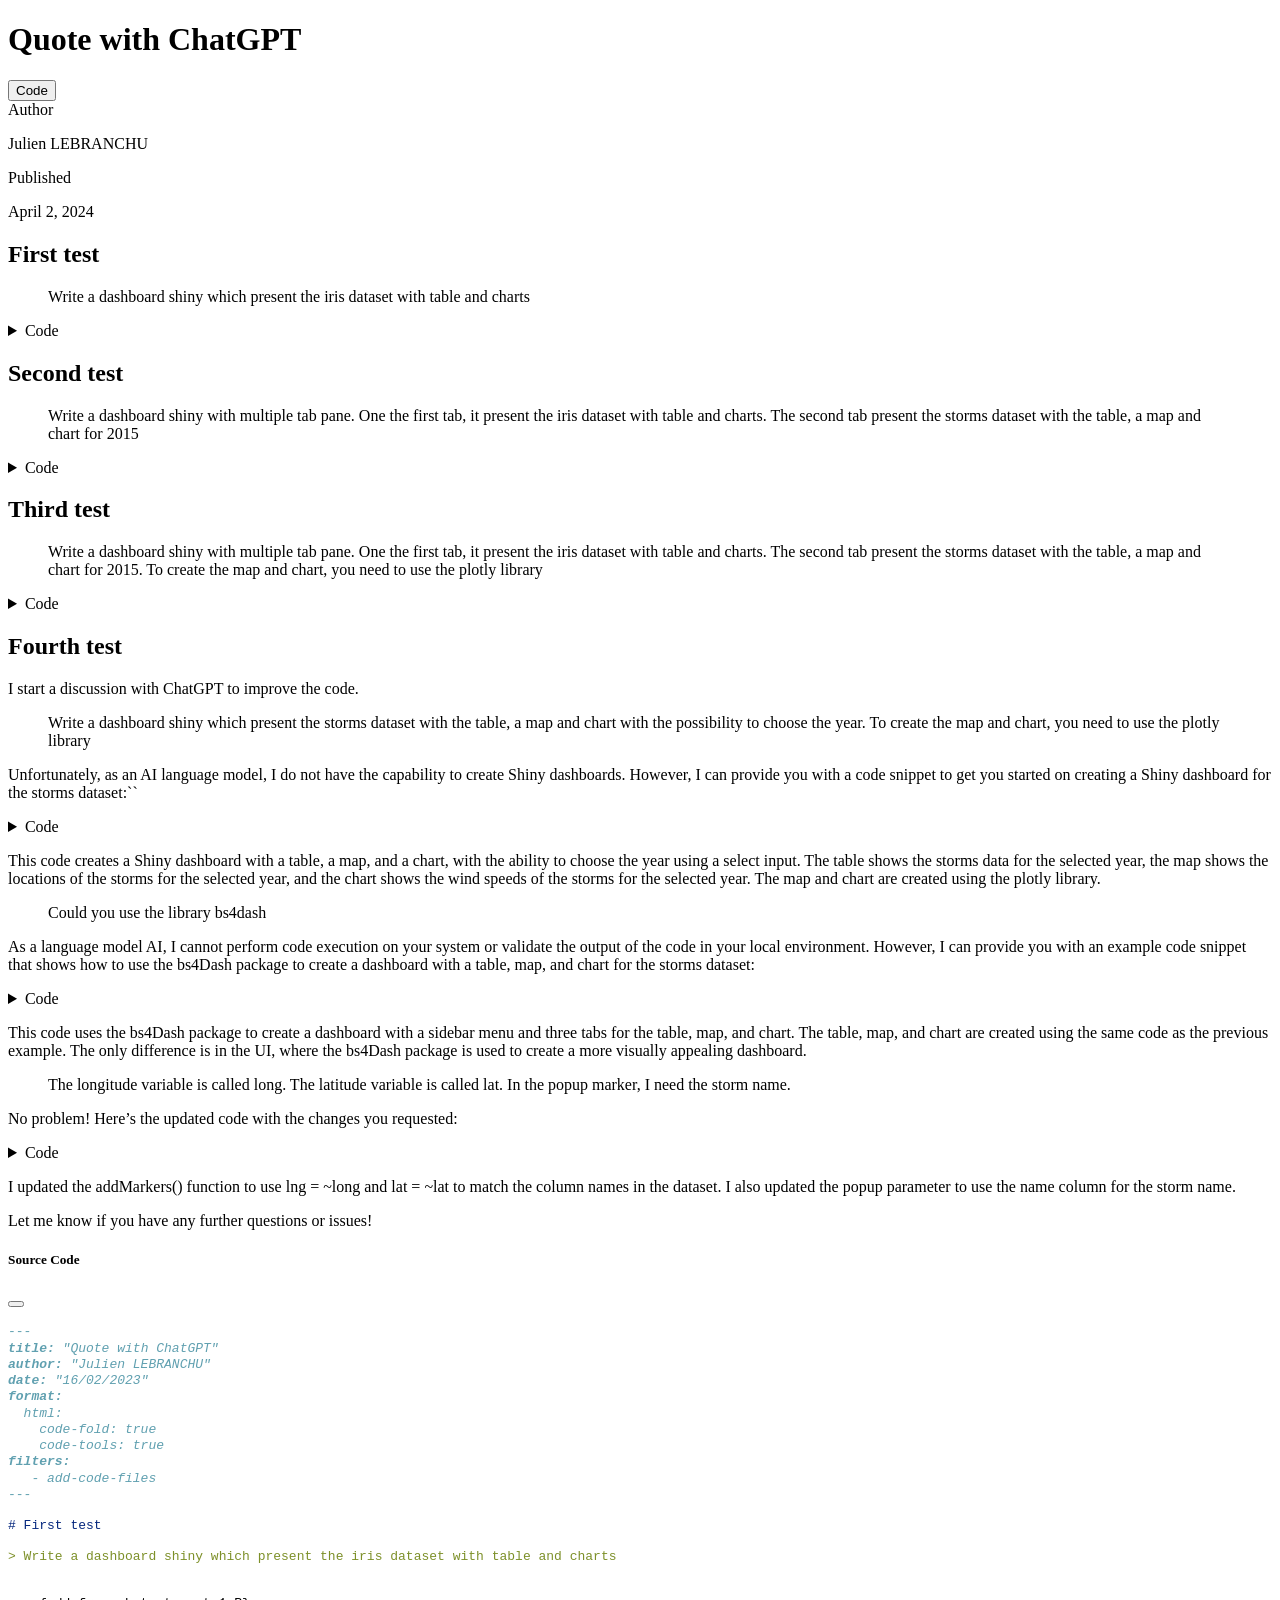
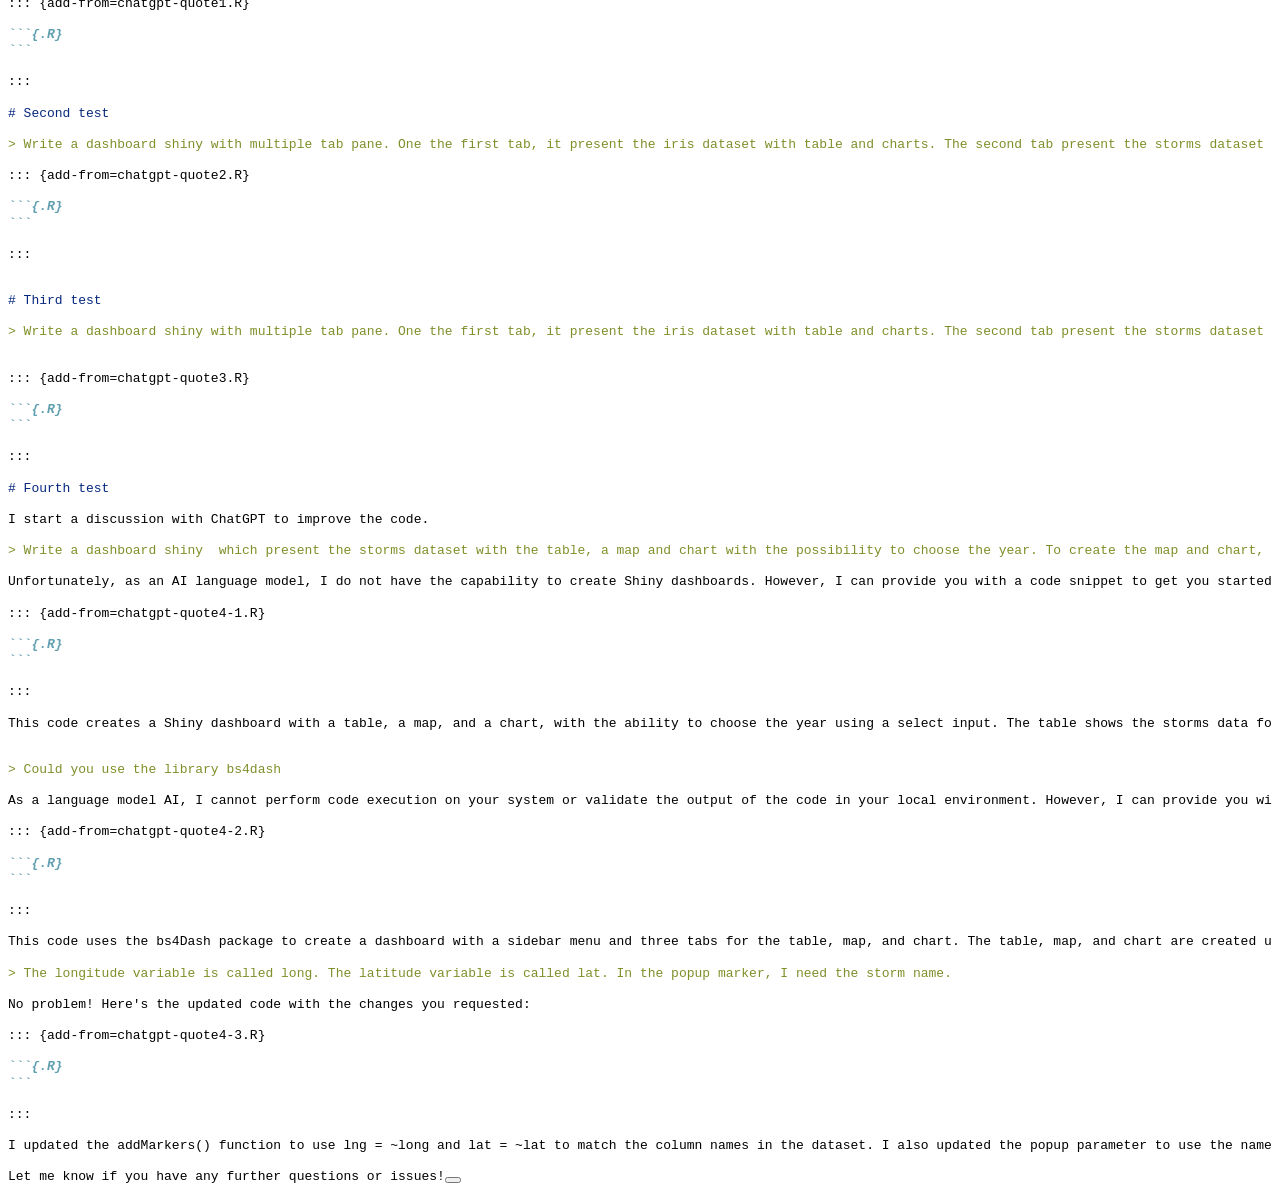
==== chatgpt-quoting.html @ 71c2ab29 "Add Quarto extension + Quote 4" ====
<!DOCTYPE html>
<html xmlns="http://www.w3.org/1999/xhtml" lang="en" xml:lang="en"><head>

<meta charset="utf-8">
<meta name="generator" content="quarto-1.2.313">

<meta name="viewport" content="width=device-width, initial-scale=1.0, user-scalable=yes">

<meta name="author" content="Julien LEBRANCHU">
<meta name="dcterms.date" content="2024-04-02">

<title>Quote with ChatGPT</title>
<style>
code{white-space: pre-wrap;}
span.smallcaps{font-variant: small-caps;}
div.columns{display: flex; gap: min(4vw, 1.5em);}
div.column{flex: auto; overflow-x: auto;}
div.hanging-indent{margin-left: 1.5em; text-indent: -1.5em;}
ul.task-list{list-style: none;}
ul.task-list li input[type="checkbox"] {
  width: 0.8em;
  margin: 0 0.8em 0.2em -1.6em;
  vertical-align: middle;
}
pre > code.sourceCode { white-space: pre; position: relative; }
pre > code.sourceCode > span { display: inline-block; line-height: 1.25; }
pre > code.sourceCode > span:empty { height: 1.2em; }
.sourceCode { overflow: visible; }
code.sourceCode > span { color: inherit; text-decoration: inherit; }
div.sourceCode { margin: 1em 0; }
pre.sourceCode { margin: 0; }
@media screen {
div.sourceCode { overflow: auto; }
}
@media print {
pre > code.sourceCode { white-space: pre-wrap; }
pre > code.sourceCode > span { text-indent: -5em; padding-left: 5em; }
}
pre.numberSource code
  { counter-reset: source-line 0; }
pre.numberSource code > span
  { position: relative; left: -4em; counter-increment: source-line; }
pre.numberSource code > span > a:first-child::before
  { content: counter(source-line);
    position: relative; left: -1em; text-align: right; vertical-align: baseline;
    border: none; display: inline-block;
    -webkit-touch-callout: none; -webkit-user-select: none;
    -khtml-user-select: none; -moz-user-select: none;
    -ms-user-select: none; user-select: none;
    padding: 0 4px; width: 4em;
    color: #aaaaaa;
  }
pre.numberSource { margin-left: 3em; border-left: 1px solid #aaaaaa;  padding-left: 4px; }
div.sourceCode
  {   }
@media screen {
pre > code.sourceCode > span > a:first-child::before { text-decoration: underline; }
}
code span.al { color: #ff0000; font-weight: bold; } /* Alert */
code span.an { color: #60a0b0; font-weight: bold; font-style: italic; } /* Annotation */
code span.at { color: #7d9029; } /* Attribute */
code span.bn { color: #40a070; } /* BaseN */
code span.bu { color: #008000; } /* BuiltIn */
code span.cf { color: #007020; font-weight: bold; } /* ControlFlow */
code span.ch { color: #4070a0; } /* Char */
code span.cn { color: #880000; } /* Constant */
code span.co { color: #60a0b0; font-style: italic; } /* Comment */
code span.cv { color: #60a0b0; font-weight: bold; font-style: italic; } /* CommentVar */
code span.do { color: #ba2121; font-style: italic; } /* Documentation */
code span.dt { color: #902000; } /* DataType */
code span.dv { color: #40a070; } /* DecVal */
code span.er { color: #ff0000; font-weight: bold; } /* Error */
code span.ex { } /* Extension */
code span.fl { color: #40a070; } /* Float */
code span.fu { color: #06287e; } /* Function */
code span.im { color: #008000; font-weight: bold; } /* Import */
code span.in { color: #60a0b0; font-weight: bold; font-style: italic; } /* Information */
code span.kw { color: #007020; font-weight: bold; } /* Keyword */
code span.op { color: #666666; } /* Operator */
code span.ot { color: #007020; } /* Other */
code span.pp { color: #bc7a00; } /* Preprocessor */
code span.sc { color: #4070a0; } /* SpecialChar */
code span.ss { color: #bb6688; } /* SpecialString */
code span.st { color: #4070a0; } /* String */
code span.va { color: #19177c; } /* Variable */
code span.vs { color: #4070a0; } /* VerbatimString */
code span.wa { color: #60a0b0; font-weight: bold; font-style: italic; } /* Warning */
</style>


<script src="chatgpt-quoting_files/libs/clipboard/clipboard.min.js"></script>
<script src="chatgpt-quoting_files/libs/quarto-html/quarto.js"></script>
<script src="chatgpt-quoting_files/libs/quarto-html/popper.min.js"></script>
<script src="chatgpt-quoting_files/libs/quarto-html/tippy.umd.min.js"></script>
<script src="chatgpt-quoting_files/libs/quarto-html/anchor.min.js"></script>
<link href="chatgpt-quoting_files/libs/quarto-html/tippy.css" rel="stylesheet">
<link href="chatgpt-quoting_files/libs/quarto-html/quarto-syntax-highlighting.css" rel="stylesheet" id="quarto-text-highlighting-styles">
<script src="chatgpt-quoting_files/libs/bootstrap/bootstrap.min.js"></script>
<link href="chatgpt-quoting_files/libs/bootstrap/bootstrap-icons.css" rel="stylesheet">
<link href="chatgpt-quoting_files/libs/bootstrap/bootstrap.min.css" rel="stylesheet" id="quarto-bootstrap" data-mode="light">


</head>

<body class="fullcontent">

<div id="quarto-content" class="page-columns page-rows-contents page-layout-article">

<main class="content" id="quarto-document-content">

<header id="title-block-header" class="quarto-title-block default">
<div class="quarto-title">
<div class="quarto-title-block"><div><h1 class="title">Quote with ChatGPT</h1><button type="button" class="btn code-tools-button" id="quarto-code-tools-source"><i class="bi"></i> Code</button></div></div>
</div>



<div class="quarto-title-meta">

    <div>
    <div class="quarto-title-meta-heading">Author</div>
    <div class="quarto-title-meta-contents">
             <p>Julien LEBRANCHU </p>
          </div>
  </div>
    
    <div>
    <div class="quarto-title-meta-heading">Published</div>
    <div class="quarto-title-meta-contents">
      <p class="date">April 2, 2024</p>
    </div>
  </div>
  
    
  </div>
  

</header>

<section id="first-test" class="level1">
<h1>First test</h1>
<blockquote class="blockquote">
<p>Write a dashboard shiny which present the iris dataset with table and charts</p>
</blockquote>
<div data-add-from="chatgpt-quote1.R">
<details>
<summary>Code</summary>
<div class="sourceCode cell-code" id="cb1"><pre class="sourceCode R code-with-copy"><code class="sourceCode r"><span id="cb1-1"><a href="#cb1-1" aria-hidden="true" tabindex="-1"></a><span class="fu">library</span>(shiny)</span>
<span id="cb1-2"><a href="#cb1-2" aria-hidden="true" tabindex="-1"></a><span class="fu">library</span>(ggplot2)</span>
<span id="cb1-3"><a href="#cb1-3" aria-hidden="true" tabindex="-1"></a><span class="fu">library</span>(dplyr)</span>
<span id="cb1-4"><a href="#cb1-4" aria-hidden="true" tabindex="-1"></a><span class="fu">library</span>(plotly)</span>
<span id="cb1-5"><a href="#cb1-5" aria-hidden="true" tabindex="-1"></a></span>
<span id="cb1-6"><a href="#cb1-6" aria-hidden="true" tabindex="-1"></a><span class="co"># Load the iris dataset</span></span>
<span id="cb1-7"><a href="#cb1-7" aria-hidden="true" tabindex="-1"></a><span class="fu">data</span>(iris)</span>
<span id="cb1-8"><a href="#cb1-8" aria-hidden="true" tabindex="-1"></a></span>
<span id="cb1-9"><a href="#cb1-9" aria-hidden="true" tabindex="-1"></a><span class="co"># Define UI</span></span>
<span id="cb1-10"><a href="#cb1-10" aria-hidden="true" tabindex="-1"></a>ui <span class="ot">&lt;-</span> <span class="fu">fluidPage</span>(</span>
<span id="cb1-11"><a href="#cb1-11" aria-hidden="true" tabindex="-1"></a>  <span class="fu">titlePanel</span>(<span class="st">"Iris Dataset"</span>),</span>
<span id="cb1-12"><a href="#cb1-12" aria-hidden="true" tabindex="-1"></a>  <span class="fu">sidebarLayout</span>(</span>
<span id="cb1-13"><a href="#cb1-13" aria-hidden="true" tabindex="-1"></a>    <span class="fu">sidebarPanel</span>(</span>
<span id="cb1-14"><a href="#cb1-14" aria-hidden="true" tabindex="-1"></a>      <span class="fu">selectInput</span>(<span class="st">"xcol"</span>, <span class="st">"X-Axis Variable"</span>, <span class="fu">names</span>(iris)),</span>
<span id="cb1-15"><a href="#cb1-15" aria-hidden="true" tabindex="-1"></a>      <span class="fu">selectInput</span>(<span class="st">"ycol"</span>, <span class="st">"Y-Axis Variable"</span>, <span class="fu">names</span>(iris),</span>
<span id="cb1-16"><a href="#cb1-16" aria-hidden="true" tabindex="-1"></a>                  <span class="at">selected =</span> <span class="fu">names</span>(iris)[[<span class="dv">2</span>]]),</span>
<span id="cb1-17"><a href="#cb1-17" aria-hidden="true" tabindex="-1"></a>      <span class="fu">radioButtons</span>(<span class="st">"plottype"</span>, <span class="st">"Plot Type"</span>,</span>
<span id="cb1-18"><a href="#cb1-18" aria-hidden="true" tabindex="-1"></a>                   <span class="fu">c</span>(<span class="st">"Scatter Plot"</span> <span class="ot">=</span> <span class="st">"scatter"</span>,</span>
<span id="cb1-19"><a href="#cb1-19" aria-hidden="true" tabindex="-1"></a>                     <span class="st">"Box Plot"</span> <span class="ot">=</span> <span class="st">"box"</span>))</span>
<span id="cb1-20"><a href="#cb1-20" aria-hidden="true" tabindex="-1"></a>    ),</span>
<span id="cb1-21"><a href="#cb1-21" aria-hidden="true" tabindex="-1"></a>    <span class="fu">mainPanel</span>(</span>
<span id="cb1-22"><a href="#cb1-22" aria-hidden="true" tabindex="-1"></a>      <span class="fu">tabsetPanel</span>(</span>
<span id="cb1-23"><a href="#cb1-23" aria-hidden="true" tabindex="-1"></a>        <span class="fu">tabPanel</span>(<span class="st">"Table"</span>, <span class="fu">dataTableOutput</span>(<span class="st">"table"</span>)),</span>
<span id="cb1-24"><a href="#cb1-24" aria-hidden="true" tabindex="-1"></a>        <span class="fu">tabPanel</span>(<span class="st">"Plot"</span>, <span class="fu">plotlyOutput</span>(<span class="st">"plot"</span>))</span>
<span id="cb1-25"><a href="#cb1-25" aria-hidden="true" tabindex="-1"></a>      )</span>
<span id="cb1-26"><a href="#cb1-26" aria-hidden="true" tabindex="-1"></a>    )</span>
<span id="cb1-27"><a href="#cb1-27" aria-hidden="true" tabindex="-1"></a>  )</span>
<span id="cb1-28"><a href="#cb1-28" aria-hidden="true" tabindex="-1"></a>)</span>
<span id="cb1-29"><a href="#cb1-29" aria-hidden="true" tabindex="-1"></a></span>
<span id="cb1-30"><a href="#cb1-30" aria-hidden="true" tabindex="-1"></a><span class="co"># Define server logic</span></span>
<span id="cb1-31"><a href="#cb1-31" aria-hidden="true" tabindex="-1"></a>server <span class="ot">&lt;-</span> <span class="cf">function</span>(input, output) {</span>
<span id="cb1-32"><a href="#cb1-32" aria-hidden="true" tabindex="-1"></a></span>
<span id="cb1-33"><a href="#cb1-33" aria-hidden="true" tabindex="-1"></a>  <span class="co"># Create a reactive subset of the iris dataset based on user inputs</span></span>
<span id="cb1-34"><a href="#cb1-34" aria-hidden="true" tabindex="-1"></a>  iris_subset <span class="ot">&lt;-</span> <span class="fu">reactive</span>({</span>
<span id="cb1-35"><a href="#cb1-35" aria-hidden="true" tabindex="-1"></a>    iris <span class="sc">%&gt;%</span></span>
<span id="cb1-36"><a href="#cb1-36" aria-hidden="true" tabindex="-1"></a>      <span class="fu">select</span>(input<span class="sc">$</span>xcol, input<span class="sc">$</span>ycol)</span>
<span id="cb1-37"><a href="#cb1-37" aria-hidden="true" tabindex="-1"></a>  })</span>
<span id="cb1-38"><a href="#cb1-38" aria-hidden="true" tabindex="-1"></a></span>
<span id="cb1-39"><a href="#cb1-39" aria-hidden="true" tabindex="-1"></a>  <span class="co"># Render the table</span></span>
<span id="cb1-40"><a href="#cb1-40" aria-hidden="true" tabindex="-1"></a>  output<span class="sc">$</span>table <span class="ot">&lt;-</span> <span class="fu">renderDataTable</span>({</span>
<span id="cb1-41"><a href="#cb1-41" aria-hidden="true" tabindex="-1"></a>    <span class="fu">iris_subset</span>()</span>
<span id="cb1-42"><a href="#cb1-42" aria-hidden="true" tabindex="-1"></a>  })</span>
<span id="cb1-43"><a href="#cb1-43" aria-hidden="true" tabindex="-1"></a></span>
<span id="cb1-44"><a href="#cb1-44" aria-hidden="true" tabindex="-1"></a>  <span class="co"># Render the plot</span></span>
<span id="cb1-45"><a href="#cb1-45" aria-hidden="true" tabindex="-1"></a>  output<span class="sc">$</span>plot <span class="ot">&lt;-</span> <span class="fu">renderPlotly</span>({</span>
<span id="cb1-46"><a href="#cb1-46" aria-hidden="true" tabindex="-1"></a>    <span class="cf">if</span> (input<span class="sc">$</span>plottype <span class="sc">==</span> <span class="st">"scatter"</span>) {</span>
<span id="cb1-47"><a href="#cb1-47" aria-hidden="true" tabindex="-1"></a>      p <span class="ot">&lt;-</span> <span class="fu">ggplot</span>(<span class="fu">iris_subset</span>(), <span class="fu">aes_string</span>(<span class="at">x =</span> input<span class="sc">$</span>xcol, <span class="at">y =</span> input<span class="sc">$</span>ycol)) <span class="sc">+</span></span>
<span id="cb1-48"><a href="#cb1-48" aria-hidden="true" tabindex="-1"></a>        <span class="fu">geom_point</span>()</span>
<span id="cb1-49"><a href="#cb1-49" aria-hidden="true" tabindex="-1"></a>    } <span class="cf">else</span> {</span>
<span id="cb1-50"><a href="#cb1-50" aria-hidden="true" tabindex="-1"></a>      p <span class="ot">&lt;-</span> <span class="fu">ggplot</span>(<span class="fu">iris_subset</span>(), <span class="fu">aes_string</span>(<span class="at">x =</span> input<span class="sc">$</span>xcol, <span class="at">y =</span> input<span class="sc">$</span>ycol)) <span class="sc">+</span></span>
<span id="cb1-51"><a href="#cb1-51" aria-hidden="true" tabindex="-1"></a>        <span class="fu">geom_boxplot</span>()</span>
<span id="cb1-52"><a href="#cb1-52" aria-hidden="true" tabindex="-1"></a>    }</span>
<span id="cb1-53"><a href="#cb1-53" aria-hidden="true" tabindex="-1"></a>    <span class="fu">ggplotly</span>(p)</span>
<span id="cb1-54"><a href="#cb1-54" aria-hidden="true" tabindex="-1"></a>  })</span>
<span id="cb1-55"><a href="#cb1-55" aria-hidden="true" tabindex="-1"></a></span>
<span id="cb1-56"><a href="#cb1-56" aria-hidden="true" tabindex="-1"></a>}</span>
<span id="cb1-57"><a href="#cb1-57" aria-hidden="true" tabindex="-1"></a></span>
<span id="cb1-58"><a href="#cb1-58" aria-hidden="true" tabindex="-1"></a><span class="co"># Run the app</span></span>
<span id="cb1-59"><a href="#cb1-59" aria-hidden="true" tabindex="-1"></a><span class="fu">shinyApp</span>(<span class="at">ui =</span> ui, <span class="at">server =</span> server)</span></code><button title="Copy to Clipboard" class="code-copy-button"><i class="bi"></i></button></pre></div>
</details>
</div>
</section>
<section id="second-test" class="level1">
<h1>Second test</h1>
<blockquote class="blockquote">
<p>Write a dashboard shiny with multiple tab pane. One the first tab, it present the iris dataset with table and charts. The second tab present the storms dataset with the table, a map and chart for 2015</p>
</blockquote>
<div data-add-from="chatgpt-quote2.R">
<details>
<summary>Code</summary>
<div class="sourceCode cell-code" id="cb2"><pre class="sourceCode R code-with-copy"><code class="sourceCode r"><span id="cb2-1"><a href="#cb2-1" aria-hidden="true" tabindex="-1"></a><span class="fu">library</span>(shiny)</span>
<span id="cb2-2"><a href="#cb2-2" aria-hidden="true" tabindex="-1"></a><span class="fu">library</span>(ggplot2)</span>
<span id="cb2-3"><a href="#cb2-3" aria-hidden="true" tabindex="-1"></a><span class="fu">library</span>(leaflet)</span>
<span id="cb2-4"><a href="#cb2-4" aria-hidden="true" tabindex="-1"></a></span>
<span id="cb2-5"><a href="#cb2-5" aria-hidden="true" tabindex="-1"></a><span class="co"># Load the iris dataset</span></span>
<span id="cb2-6"><a href="#cb2-6" aria-hidden="true" tabindex="-1"></a><span class="fu">data</span>(iris)</span>
<span id="cb2-7"><a href="#cb2-7" aria-hidden="true" tabindex="-1"></a></span>
<span id="cb2-8"><a href="#cb2-8" aria-hidden="true" tabindex="-1"></a><span class="co"># Load the storms dataset</span></span>
<span id="cb2-9"><a href="#cb2-9" aria-hidden="true" tabindex="-1"></a><span class="fu">data</span>(storms)</span>
<span id="cb2-10"><a href="#cb2-10" aria-hidden="true" tabindex="-1"></a></span>
<span id="cb2-11"><a href="#cb2-11" aria-hidden="true" tabindex="-1"></a><span class="co"># Define UI</span></span>
<span id="cb2-12"><a href="#cb2-12" aria-hidden="true" tabindex="-1"></a>ui <span class="ot">&lt;-</span> <span class="fu">fluidPage</span>(</span>
<span id="cb2-13"><a href="#cb2-13" aria-hidden="true" tabindex="-1"></a>  <span class="fu">titlePanel</span>(<span class="st">"Iris and Storms Data Dashboard"</span>),</span>
<span id="cb2-14"><a href="#cb2-14" aria-hidden="true" tabindex="-1"></a>  <span class="fu">sidebarLayout</span>(</span>
<span id="cb2-15"><a href="#cb2-15" aria-hidden="true" tabindex="-1"></a>    <span class="fu">sidebarPanel</span>(</span>
<span id="cb2-16"><a href="#cb2-16" aria-hidden="true" tabindex="-1"></a>      <span class="co"># Tab Selector</span></span>
<span id="cb2-17"><a href="#cb2-17" aria-hidden="true" tabindex="-1"></a>      <span class="fu">tabsetPanel</span>(</span>
<span id="cb2-18"><a href="#cb2-18" aria-hidden="true" tabindex="-1"></a>        <span class="fu">tabPanel</span>(<span class="st">"Iris Dataset"</span>, </span>
<span id="cb2-19"><a href="#cb2-19" aria-hidden="true" tabindex="-1"></a>                 <span class="fu">h4</span>(<span class="st">"Iris Data"</span>),</span>
<span id="cb2-20"><a href="#cb2-20" aria-hidden="true" tabindex="-1"></a>                 <span class="fu">dataTableOutput</span>(<span class="st">"iris_table"</span>),</span>
<span id="cb2-21"><a href="#cb2-21" aria-hidden="true" tabindex="-1"></a>                 <span class="fu">h4</span>(<span class="st">"Iris Sepal Length"</span>),</span>
<span id="cb2-22"><a href="#cb2-22" aria-hidden="true" tabindex="-1"></a>                 <span class="fu">plotOutput</span>(<span class="st">"iris_plot1"</span>),</span>
<span id="cb2-23"><a href="#cb2-23" aria-hidden="true" tabindex="-1"></a>                 <span class="fu">h4</span>(<span class="st">"Iris Sepal Width"</span>),</span>
<span id="cb2-24"><a href="#cb2-24" aria-hidden="true" tabindex="-1"></a>                 <span class="fu">plotOutput</span>(<span class="st">"iris_plot2"</span>)</span>
<span id="cb2-25"><a href="#cb2-25" aria-hidden="true" tabindex="-1"></a>                 ),</span>
<span id="cb2-26"><a href="#cb2-26" aria-hidden="true" tabindex="-1"></a>        <span class="fu">tabPanel</span>(<span class="st">"Storms Dataset"</span>,</span>
<span id="cb2-27"><a href="#cb2-27" aria-hidden="true" tabindex="-1"></a>                 <span class="fu">h4</span>(<span class="st">"Storms Data"</span>),</span>
<span id="cb2-28"><a href="#cb2-28" aria-hidden="true" tabindex="-1"></a>                 <span class="fu">dataTableOutput</span>(<span class="st">"storms_table"</span>),</span>
<span id="cb2-29"><a href="#cb2-29" aria-hidden="true" tabindex="-1"></a>                 <span class="fu">h4</span>(<span class="st">"Storms Map"</span>),</span>
<span id="cb2-30"><a href="#cb2-30" aria-hidden="true" tabindex="-1"></a>                 <span class="fu">leafletOutput</span>(<span class="st">"storms_map"</span>),</span>
<span id="cb2-31"><a href="#cb2-31" aria-hidden="true" tabindex="-1"></a>                 <span class="fu">h4</span>(<span class="st">"Storms Events in 2015"</span>),</span>
<span id="cb2-32"><a href="#cb2-32" aria-hidden="true" tabindex="-1"></a>                 <span class="fu">plotOutput</span>(<span class="st">"storms_plot"</span>)</span>
<span id="cb2-33"><a href="#cb2-33" aria-hidden="true" tabindex="-1"></a>                 )</span>
<span id="cb2-34"><a href="#cb2-34" aria-hidden="true" tabindex="-1"></a>      )</span>
<span id="cb2-35"><a href="#cb2-35" aria-hidden="true" tabindex="-1"></a>    ),</span>
<span id="cb2-36"><a href="#cb2-36" aria-hidden="true" tabindex="-1"></a>    <span class="fu">mainPanel</span>()</span>
<span id="cb2-37"><a href="#cb2-37" aria-hidden="true" tabindex="-1"></a>  )</span>
<span id="cb2-38"><a href="#cb2-38" aria-hidden="true" tabindex="-1"></a>)</span>
<span id="cb2-39"><a href="#cb2-39" aria-hidden="true" tabindex="-1"></a></span>
<span id="cb2-40"><a href="#cb2-40" aria-hidden="true" tabindex="-1"></a><span class="co"># Define Server</span></span>
<span id="cb2-41"><a href="#cb2-41" aria-hidden="true" tabindex="-1"></a>server <span class="ot">&lt;-</span> <span class="cf">function</span>(input, output) {</span>
<span id="cb2-42"><a href="#cb2-42" aria-hidden="true" tabindex="-1"></a>  </span>
<span id="cb2-43"><a href="#cb2-43" aria-hidden="true" tabindex="-1"></a>  <span class="co"># Iris Dataset</span></span>
<span id="cb2-44"><a href="#cb2-44" aria-hidden="true" tabindex="-1"></a>  output<span class="sc">$</span>iris_table <span class="ot">&lt;-</span> <span class="fu">renderDataTable</span>({</span>
<span id="cb2-45"><a href="#cb2-45" aria-hidden="true" tabindex="-1"></a>    iris</span>
<span id="cb2-46"><a href="#cb2-46" aria-hidden="true" tabindex="-1"></a>  })</span>
<span id="cb2-47"><a href="#cb2-47" aria-hidden="true" tabindex="-1"></a>  </span>
<span id="cb2-48"><a href="#cb2-48" aria-hidden="true" tabindex="-1"></a>  output<span class="sc">$</span>iris_plot1 <span class="ot">&lt;-</span> <span class="fu">renderPlot</span>({</span>
<span id="cb2-49"><a href="#cb2-49" aria-hidden="true" tabindex="-1"></a>    <span class="fu">ggplot</span>(iris, <span class="fu">aes</span>(<span class="at">x =</span> Sepal.Length)) <span class="sc">+</span></span>
<span id="cb2-50"><a href="#cb2-50" aria-hidden="true" tabindex="-1"></a>      <span class="fu">geom_histogram</span>(<span class="at">fill =</span> <span class="st">"blue"</span>, <span class="at">bins =</span> <span class="dv">30</span>) <span class="sc">+</span></span>
<span id="cb2-51"><a href="#cb2-51" aria-hidden="true" tabindex="-1"></a>      <span class="fu">labs</span>(<span class="at">title =</span> <span class="st">"Distribution of Sepal Length"</span>)</span>
<span id="cb2-52"><a href="#cb2-52" aria-hidden="true" tabindex="-1"></a>  })</span>
<span id="cb2-53"><a href="#cb2-53" aria-hidden="true" tabindex="-1"></a>  </span>
<span id="cb2-54"><a href="#cb2-54" aria-hidden="true" tabindex="-1"></a>  output<span class="sc">$</span>iris_plot2 <span class="ot">&lt;-</span> <span class="fu">renderPlot</span>({</span>
<span id="cb2-55"><a href="#cb2-55" aria-hidden="true" tabindex="-1"></a>    <span class="fu">ggplot</span>(iris, <span class="fu">aes</span>(<span class="at">x =</span> Sepal.Width)) <span class="sc">+</span></span>
<span id="cb2-56"><a href="#cb2-56" aria-hidden="true" tabindex="-1"></a>      <span class="fu">geom_histogram</span>(<span class="at">fill =</span> <span class="st">"red"</span>, <span class="at">bins =</span> <span class="dv">30</span>) <span class="sc">+</span></span>
<span id="cb2-57"><a href="#cb2-57" aria-hidden="true" tabindex="-1"></a>      <span class="fu">labs</span>(<span class="at">title =</span> <span class="st">"Distribution of Sepal Width"</span>)</span>
<span id="cb2-58"><a href="#cb2-58" aria-hidden="true" tabindex="-1"></a>  })</span>
<span id="cb2-59"><a href="#cb2-59" aria-hidden="true" tabindex="-1"></a>  </span>
<span id="cb2-60"><a href="#cb2-60" aria-hidden="true" tabindex="-1"></a>  <span class="co"># Storms Dataset</span></span>
<span id="cb2-61"><a href="#cb2-61" aria-hidden="true" tabindex="-1"></a>  output<span class="sc">$</span>storms_table <span class="ot">&lt;-</span> <span class="fu">renderDataTable</span>({</span>
<span id="cb2-62"><a href="#cb2-62" aria-hidden="true" tabindex="-1"></a>    storms</span>
<span id="cb2-63"><a href="#cb2-63" aria-hidden="true" tabindex="-1"></a>  })</span>
<span id="cb2-64"><a href="#cb2-64" aria-hidden="true" tabindex="-1"></a>  </span>
<span id="cb2-65"><a href="#cb2-65" aria-hidden="true" tabindex="-1"></a>  output<span class="sc">$</span>storms_map <span class="ot">&lt;-</span> <span class="fu">renderLeaflet</span>({</span>
<span id="cb2-66"><a href="#cb2-66" aria-hidden="true" tabindex="-1"></a>    <span class="fu">leaflet</span>(storms) <span class="sc">%&gt;%</span></span>
<span id="cb2-67"><a href="#cb2-67" aria-hidden="true" tabindex="-1"></a>      <span class="fu">addTiles</span>() <span class="sc">%&gt;%</span></span>
<span id="cb2-68"><a href="#cb2-68" aria-hidden="true" tabindex="-1"></a>      <span class="fu">addMarkers</span>(<span class="sc">~</span>longitude, <span class="sc">~</span>latitude)</span>
<span id="cb2-69"><a href="#cb2-69" aria-hidden="true" tabindex="-1"></a>  })</span>
<span id="cb2-70"><a href="#cb2-70" aria-hidden="true" tabindex="-1"></a>  </span>
<span id="cb2-71"><a href="#cb2-71" aria-hidden="true" tabindex="-1"></a>  output<span class="sc">$</span>storms_plot <span class="ot">&lt;-</span> <span class="fu">renderPlot</span>({</span>
<span id="cb2-72"><a href="#cb2-72" aria-hidden="true" tabindex="-1"></a>    storms_2015 <span class="ot">&lt;-</span> storms[<span class="fu">year</span>(storms<span class="sc">$</span>date) <span class="sc">==</span> <span class="dv">2015</span>, ]</span>
<span id="cb2-73"><a href="#cb2-73" aria-hidden="true" tabindex="-1"></a>    <span class="fu">ggplot</span>(storms_2015, <span class="fu">aes</span>(<span class="at">x =</span> <span class="fu">factor</span>(status))) <span class="sc">+</span></span>
<span id="cb2-74"><a href="#cb2-74" aria-hidden="true" tabindex="-1"></a>      <span class="fu">geom_bar</span>(<span class="at">fill =</span> <span class="st">"green"</span>) <span class="sc">+</span></span>
<span id="cb2-75"><a href="#cb2-75" aria-hidden="true" tabindex="-1"></a>      <span class="fu">labs</span>(<span class="at">title =</span> <span class="st">"Storms Events in 2015"</span>)</span>
<span id="cb2-76"><a href="#cb2-76" aria-hidden="true" tabindex="-1"></a>  })</span>
<span id="cb2-77"><a href="#cb2-77" aria-hidden="true" tabindex="-1"></a>  </span>
<span id="cb2-78"><a href="#cb2-78" aria-hidden="true" tabindex="-1"></a>}</span>
<span id="cb2-79"><a href="#cb2-79" aria-hidden="true" tabindex="-1"></a></span>
<span id="cb2-80"><a href="#cb2-80" aria-hidden="true" tabindex="-1"></a><span class="co"># Run the app</span></span>
<span id="cb2-81"><a href="#cb2-81" aria-hidden="true" tabindex="-1"></a><span class="fu">shinyApp</span>(ui, server)</span></code><button title="Copy to Clipboard" class="code-copy-button"><i class="bi"></i></button></pre></div>
</details>
</div>
</section>
<section id="third-test" class="level1">
<h1>Third test</h1>
<blockquote class="blockquote">
<p>Write a dashboard shiny with multiple tab pane. One the first tab, it present the iris dataset with table and charts. The second tab present the storms dataset with the table, a map and chart for 2015. To create the map and chart, you need to use the plotly library</p>
</blockquote>
<div data-add-from="chatgpt-quote3.R">
<details>
<summary>Code</summary>
<div class="sourceCode cell-code" id="cb3"><pre class="sourceCode R code-with-copy"><code class="sourceCode r"><span id="cb3-1"><a href="#cb3-1" aria-hidden="true" tabindex="-1"></a><span class="fu">library</span>(shiny)</span>
<span id="cb3-2"><a href="#cb3-2" aria-hidden="true" tabindex="-1"></a><span class="fu">library</span>(ggplot2)</span>
<span id="cb3-3"><a href="#cb3-3" aria-hidden="true" tabindex="-1"></a><span class="fu">library</span>(plotly)</span>
<span id="cb3-4"><a href="#cb3-4" aria-hidden="true" tabindex="-1"></a></span>
<span id="cb3-5"><a href="#cb3-5" aria-hidden="true" tabindex="-1"></a><span class="co"># Load datasets</span></span>
<span id="cb3-6"><a href="#cb3-6" aria-hidden="true" tabindex="-1"></a><span class="fu">data</span>(iris)</span>
<span id="cb3-7"><a href="#cb3-7" aria-hidden="true" tabindex="-1"></a><span class="fu">data</span>(storms)</span>
<span id="cb3-8"><a href="#cb3-8" aria-hidden="true" tabindex="-1"></a></span>
<span id="cb3-9"><a href="#cb3-9" aria-hidden="true" tabindex="-1"></a><span class="co"># Define UI</span></span>
<span id="cb3-10"><a href="#cb3-10" aria-hidden="true" tabindex="-1"></a>ui <span class="ot">&lt;-</span> <span class="fu">fluidPage</span>(</span>
<span id="cb3-11"><a href="#cb3-11" aria-hidden="true" tabindex="-1"></a>  <span class="fu">titlePanel</span>(<span class="st">"Multi-tab dashboard"</span>),</span>
<span id="cb3-12"><a href="#cb3-12" aria-hidden="true" tabindex="-1"></a>  <span class="fu">sidebarLayout</span>(</span>
<span id="cb3-13"><a href="#cb3-13" aria-hidden="true" tabindex="-1"></a>    <span class="fu">sidebarPanel</span>(</span>
<span id="cb3-14"><a href="#cb3-14" aria-hidden="true" tabindex="-1"></a>      <span class="fu">h3</span>(<span class="st">"Choose a dataset:"</span>),</span>
<span id="cb3-15"><a href="#cb3-15" aria-hidden="true" tabindex="-1"></a>      <span class="fu">radioButtons</span>(<span class="st">"dataset"</span>, <span class="st">"Dataset:"</span>, </span>
<span id="cb3-16"><a href="#cb3-16" aria-hidden="true" tabindex="-1"></a>                   <span class="at">choices =</span> <span class="fu">c</span>(<span class="st">"Iris"</span>, <span class="st">"Storms"</span>), <span class="at">selected =</span> <span class="st">"Iris"</span>)</span>
<span id="cb3-17"><a href="#cb3-17" aria-hidden="true" tabindex="-1"></a>    ),</span>
<span id="cb3-18"><a href="#cb3-18" aria-hidden="true" tabindex="-1"></a>    <span class="fu">mainPanel</span>(</span>
<span id="cb3-19"><a href="#cb3-19" aria-hidden="true" tabindex="-1"></a>      <span class="fu">tabsetPanel</span>(</span>
<span id="cb3-20"><a href="#cb3-20" aria-hidden="true" tabindex="-1"></a>        <span class="fu">tabPanel</span>(<span class="st">"Dataset summary"</span>,</span>
<span id="cb3-21"><a href="#cb3-21" aria-hidden="true" tabindex="-1"></a>          <span class="fu">tableOutput</span>(<span class="st">"summary"</span>),</span>
<span id="cb3-22"><a href="#cb3-22" aria-hidden="true" tabindex="-1"></a>          <span class="fu">plotOutput</span>(<span class="st">"histogram"</span>)</span>
<span id="cb3-23"><a href="#cb3-23" aria-hidden="true" tabindex="-1"></a>        ),</span>
<span id="cb3-24"><a href="#cb3-24" aria-hidden="true" tabindex="-1"></a>        <span class="fu">tabPanel</span>(<span class="st">"Storms dataset"</span>,</span>
<span id="cb3-25"><a href="#cb3-25" aria-hidden="true" tabindex="-1"></a>          <span class="fu">tabsetPanel</span>(</span>
<span id="cb3-26"><a href="#cb3-26" aria-hidden="true" tabindex="-1"></a>            <span class="fu">tabPanel</span>(<span class="st">"2015"</span>,</span>
<span id="cb3-27"><a href="#cb3-27" aria-hidden="true" tabindex="-1"></a>              <span class="fu">tableOutput</span>(<span class="st">"storm_table_2015"</span>),</span>
<span id="cb3-28"><a href="#cb3-28" aria-hidden="true" tabindex="-1"></a>              <span class="fu">plotOutput</span>(<span class="st">"storm_map_2015"</span>),</span>
<span id="cb3-29"><a href="#cb3-29" aria-hidden="true" tabindex="-1"></a>              <span class="fu">plotlyOutput</span>(<span class="st">"storm_chart_2015"</span>)</span>
<span id="cb3-30"><a href="#cb3-30" aria-hidden="true" tabindex="-1"></a>            )</span>
<span id="cb3-31"><a href="#cb3-31" aria-hidden="true" tabindex="-1"></a>          )</span>
<span id="cb3-32"><a href="#cb3-32" aria-hidden="true" tabindex="-1"></a>        )</span>
<span id="cb3-33"><a href="#cb3-33" aria-hidden="true" tabindex="-1"></a>      )</span>
<span id="cb3-34"><a href="#cb3-34" aria-hidden="true" tabindex="-1"></a>    )</span>
<span id="cb3-35"><a href="#cb3-35" aria-hidden="true" tabindex="-1"></a>  )</span>
<span id="cb3-36"><a href="#cb3-36" aria-hidden="true" tabindex="-1"></a>)</span>
<span id="cb3-37"><a href="#cb3-37" aria-hidden="true" tabindex="-1"></a></span>
<span id="cb3-38"><a href="#cb3-38" aria-hidden="true" tabindex="-1"></a><span class="co"># Define server</span></span>
<span id="cb3-39"><a href="#cb3-39" aria-hidden="true" tabindex="-1"></a>server <span class="ot">&lt;-</span> <span class="cf">function</span>(input, output) {</span>
<span id="cb3-40"><a href="#cb3-40" aria-hidden="true" tabindex="-1"></a>  </span>
<span id="cb3-41"><a href="#cb3-41" aria-hidden="true" tabindex="-1"></a>  <span class="co"># Create summary table and histogram for iris dataset</span></span>
<span id="cb3-42"><a href="#cb3-42" aria-hidden="true" tabindex="-1"></a>  output<span class="sc">$</span>summary <span class="ot">&lt;-</span> <span class="fu">renderTable</span>({</span>
<span id="cb3-43"><a href="#cb3-43" aria-hidden="true" tabindex="-1"></a>    <span class="cf">if</span> (input<span class="sc">$</span>dataset <span class="sc">==</span> <span class="st">"Iris"</span>) {</span>
<span id="cb3-44"><a href="#cb3-44" aria-hidden="true" tabindex="-1"></a>      <span class="fu">summary</span>(iris)</span>
<span id="cb3-45"><a href="#cb3-45" aria-hidden="true" tabindex="-1"></a>    } <span class="cf">else</span> {</span>
<span id="cb3-46"><a href="#cb3-46" aria-hidden="true" tabindex="-1"></a>      <span class="fu">summary</span>(storms)</span>
<span id="cb3-47"><a href="#cb3-47" aria-hidden="true" tabindex="-1"></a>    }</span>
<span id="cb3-48"><a href="#cb3-48" aria-hidden="true" tabindex="-1"></a>  })</span>
<span id="cb3-49"><a href="#cb3-49" aria-hidden="true" tabindex="-1"></a>  </span>
<span id="cb3-50"><a href="#cb3-50" aria-hidden="true" tabindex="-1"></a>  output<span class="sc">$</span>histogram <span class="ot">&lt;-</span> <span class="fu">renderPlot</span>({</span>
<span id="cb3-51"><a href="#cb3-51" aria-hidden="true" tabindex="-1"></a>    <span class="cf">if</span> (input<span class="sc">$</span>dataset <span class="sc">==</span> <span class="st">"Iris"</span>) {</span>
<span id="cb3-52"><a href="#cb3-52" aria-hidden="true" tabindex="-1"></a>      <span class="fu">ggplot</span>(iris, <span class="fu">aes</span>(<span class="at">x =</span> Sepal.Length)) <span class="sc">+</span> <span class="fu">geom_histogram</span>()</span>
<span id="cb3-53"><a href="#cb3-53" aria-hidden="true" tabindex="-1"></a>    } <span class="cf">else</span> {</span>
<span id="cb3-54"><a href="#cb3-54" aria-hidden="true" tabindex="-1"></a>      <span class="fu">ggplot</span>(storms, <span class="fu">aes</span>(<span class="at">x =</span> DATE)) <span class="sc">+</span> <span class="fu">geom_histogram</span>() <span class="sc">+</span> <span class="fu">xlab</span>(<span class="st">"Date"</span>)</span>
<span id="cb3-55"><a href="#cb3-55" aria-hidden="true" tabindex="-1"></a>    }</span>
<span id="cb3-56"><a href="#cb3-56" aria-hidden="true" tabindex="-1"></a>  })</span>
<span id="cb3-57"><a href="#cb3-57" aria-hidden="true" tabindex="-1"></a>  </span>
<span id="cb3-58"><a href="#cb3-58" aria-hidden="true" tabindex="-1"></a>  <span class="co"># Create table, map, and chart for storms dataset for 2015</span></span>
<span id="cb3-59"><a href="#cb3-59" aria-hidden="true" tabindex="-1"></a>  output<span class="sc">$</span>storm_table_2015 <span class="ot">&lt;-</span> <span class="fu">renderTable</span>({</span>
<span id="cb3-60"><a href="#cb3-60" aria-hidden="true" tabindex="-1"></a>    <span class="fu">subset</span>(storms, YEAR <span class="sc">==</span> <span class="dv">2015</span>)</span>
<span id="cb3-61"><a href="#cb3-61" aria-hidden="true" tabindex="-1"></a>  })</span>
<span id="cb3-62"><a href="#cb3-62" aria-hidden="true" tabindex="-1"></a>  </span>
<span id="cb3-63"><a href="#cb3-63" aria-hidden="true" tabindex="-1"></a>  output<span class="sc">$</span>storm_map_2015 <span class="ot">&lt;-</span> <span class="fu">renderPlot</span>({</span>
<span id="cb3-64"><a href="#cb3-64" aria-hidden="true" tabindex="-1"></a>    <span class="co"># Create map using plotly</span></span>
<span id="cb3-65"><a href="#cb3-65" aria-hidden="true" tabindex="-1"></a>    <span class="cf">if</span> (<span class="sc">!</span><span class="fu">is.null</span>(input<span class="sc">$</span>dataset) <span class="sc">&amp;&amp;</span> input<span class="sc">$</span>dataset <span class="sc">==</span> <span class="st">"Storms"</span>) {</span>
<span id="cb3-66"><a href="#cb3-66" aria-hidden="true" tabindex="-1"></a>      p <span class="ot">&lt;-</span> <span class="fu">ggplot</span>(storms, <span class="fu">aes</span>(<span class="at">x =</span> <span class="sc">-</span>LONGITUDE, <span class="at">y =</span> LATITUDE)) <span class="sc">+</span> </span>
<span id="cb3-67"><a href="#cb3-67" aria-hidden="true" tabindex="-1"></a>        <span class="fu">geom_point</span>(<span class="fu">aes</span>(<span class="at">color =</span> CATEGORY)) <span class="sc">+</span> </span>
<span id="cb3-68"><a href="#cb3-68" aria-hidden="true" tabindex="-1"></a>        <span class="fu">scale_color_gradient</span>(<span class="at">low =</span> <span class="st">"green"</span>, <span class="at">high =</span> <span class="st">"red"</span>) <span class="sc">+</span></span>
<span id="cb3-69"><a href="#cb3-69" aria-hidden="true" tabindex="-1"></a>        <span class="fu">labs</span>(<span class="at">x =</span> <span class="st">"Longitude"</span>, <span class="at">y =</span> <span class="st">"Latitude"</span>, <span class="at">title =</span> <span class="st">"Storms in 2015"</span>)</span>
<span id="cb3-70"><a href="#cb3-70" aria-hidden="true" tabindex="-1"></a>      <span class="fu">ggplotly</span>(p)</span>
<span id="cb3-71"><a href="#cb3-71" aria-hidden="true" tabindex="-1"></a>    }</span>
<span id="cb3-72"><a href="#cb3-72" aria-hidden="true" tabindex="-1"></a>  })</span>
<span id="cb3-73"><a href="#cb3-73" aria-hidden="true" tabindex="-1"></a>  </span>
<span id="cb3-74"><a href="#cb3-74" aria-hidden="true" tabindex="-1"></a>  output<span class="sc">$</span>storm_chart_2015 <span class="ot">&lt;-</span> <span class="fu">renderPlotly</span>({</span>
<span id="cb3-75"><a href="#cb3-75" aria-hidden="true" tabindex="-1"></a>    <span class="co"># Create chart using plotly</span></span>
<span id="cb3-76"><a href="#cb3-76" aria-hidden="true" tabindex="-1"></a>    <span class="cf">if</span> (<span class="sc">!</span><span class="fu">is.null</span>(input<span class="sc">$</span>dataset) <span class="sc">&amp;&amp;</span> input<span class="sc">$</span>dataset <span class="sc">==</span> <span class="st">"Storms"</span>) {</span>
<span id="cb3-77"><a href="#cb3-77" aria-hidden="true" tabindex="-1"></a>      storms_2015 <span class="ot">&lt;-</span> <span class="fu">subset</span>(storms, YEAR <span class="sc">==</span> <span class="dv">2015</span>)</span>
<span id="cb3-78"><a href="#cb3-78" aria-hidden="true" tabindex="-1"></a>      p <span class="ot">&lt;-</span> <span class="fu">ggplot</span>(storms_2015, <span class="fu">aes</span>(<span class="at">x =</span> <span class="fu">as.factor</span>(MONTH_NAME), <span class="at">fill =</span> <span class="fu">as.factor</span>(CATEGORY))) <span class="sc">+</span> </span>
<span id="cb3-79"><a href="#cb3-79" aria-hidden="true" tabindex="-1"></a>        <span class="fu">geom_bar</span>(<span class="at">position =</span> <span class="st">"dodge"</span>) <span class="sc">+</span> </span>
<span id="cb3-80"><a href="#cb3-80" aria-hidden="true" tabindex="-1"></a>        <span class="fu">labs</span>(<span class="at">x =</span> <span class="st">"Month"</span>, <span class="at">y =</span> <span class="st">"Count"</span>, <span class="at">title =</span> <span class="st">"Storms in 2015 by category"</span>)</span>
<span id="cb3-81"><a href="#cb3-81" aria-hidden="true" tabindex="-1"></a>      <span class="fu">plotly_build</span>(p)</span>
<span id="cb3-82"><a href="#cb3-82" aria-hidden="true" tabindex="-1"></a>    }</span>
<span id="cb3-83"><a href="#cb3-83" aria-hidden="true" tabindex="-1"></a>  })</span>
<span id="cb3-84"><a href="#cb3-84" aria-hidden="true" tabindex="-1"></a>}</span>
<span id="cb3-85"><a href="#cb3-85" aria-hidden="true" tabindex="-1"></a></span>
<span id="cb3-86"><a href="#cb3-86" aria-hidden="true" tabindex="-1"></a><span class="co"># Run app</span></span>
<span id="cb3-87"><a href="#cb3-87" aria-hidden="true" tabindex="-1"></a><span class="fu">shinyApp</span>(ui, server)</span></code><button title="Copy to Clipboard" class="code-copy-button"><i class="bi"></i></button></pre></div>
</details>
</div>
</section>
<section id="fourth-test" class="level1">
<h1>Fourth test</h1>
<p>I start a discussion with ChatGPT to improve the code.</p>
<blockquote class="blockquote">
<p>Write a dashboard shiny which present the storms dataset with the table, a map and chart with the possibility to choose the year. To create the map and chart, you need to use the plotly library</p>
</blockquote>
<p>Unfortunately, as an AI language model, I do not have the capability to create Shiny dashboards. However, I can provide you with a code snippet to get you started on creating a Shiny dashboard for the storms dataset:``</p>
<div data-add-from="chatgpt-quote4-1.R">
<details>
<summary>Code</summary>
<div class="sourceCode cell-code" id="cb4"><pre class="sourceCode R code-with-copy"><code class="sourceCode r"><span id="cb4-1"><a href="#cb4-1" aria-hidden="true" tabindex="-1"></a><span class="fu">library</span>(shiny)</span>
<span id="cb4-2"><a href="#cb4-2" aria-hidden="true" tabindex="-1"></a><span class="fu">library</span>(plotly)</span>
<span id="cb4-3"><a href="#cb4-3" aria-hidden="true" tabindex="-1"></a><span class="fu">library</span>(dplyr)</span>
<span id="cb4-4"><a href="#cb4-4" aria-hidden="true" tabindex="-1"></a><span class="fu">library</span>(leaflet)</span>
<span id="cb4-5"><a href="#cb4-5" aria-hidden="true" tabindex="-1"></a></span>
<span id="cb4-6"><a href="#cb4-6" aria-hidden="true" tabindex="-1"></a><span class="co"># Load the storms dataset</span></span>
<span id="cb4-7"><a href="#cb4-7" aria-hidden="true" tabindex="-1"></a><span class="fu">data</span>(storms)</span>
<span id="cb4-8"><a href="#cb4-8" aria-hidden="true" tabindex="-1"></a></span>
<span id="cb4-9"><a href="#cb4-9" aria-hidden="true" tabindex="-1"></a><span class="co"># Create a UI</span></span>
<span id="cb4-10"><a href="#cb4-10" aria-hidden="true" tabindex="-1"></a>ui <span class="ot">&lt;-</span> <span class="fu">fluidPage</span>(</span>
<span id="cb4-11"><a href="#cb4-11" aria-hidden="true" tabindex="-1"></a>  <span class="fu">titlePanel</span>(<span class="st">"Storms Dashboard"</span>),</span>
<span id="cb4-12"><a href="#cb4-12" aria-hidden="true" tabindex="-1"></a>  <span class="fu">sidebarLayout</span>(</span>
<span id="cb4-13"><a href="#cb4-13" aria-hidden="true" tabindex="-1"></a>    <span class="fu">sidebarPanel</span>(</span>
<span id="cb4-14"><a href="#cb4-14" aria-hidden="true" tabindex="-1"></a>      <span class="fu">selectInput</span>(<span class="st">"year"</span>, <span class="st">"Select Year:"</span>,</span>
<span id="cb4-15"><a href="#cb4-15" aria-hidden="true" tabindex="-1"></a>                  <span class="at">choices =</span> <span class="fu">unique</span>(storms<span class="sc">$</span>year),</span>
<span id="cb4-16"><a href="#cb4-16" aria-hidden="true" tabindex="-1"></a>                  <span class="at">selected =</span> <span class="dv">2000</span>),</span>
<span id="cb4-17"><a href="#cb4-17" aria-hidden="true" tabindex="-1"></a>    ),</span>
<span id="cb4-18"><a href="#cb4-18" aria-hidden="true" tabindex="-1"></a>    <span class="fu">mainPanel</span>(</span>
<span id="cb4-19"><a href="#cb4-19" aria-hidden="true" tabindex="-1"></a>      <span class="fu">tabsetPanel</span>(</span>
<span id="cb4-20"><a href="#cb4-20" aria-hidden="true" tabindex="-1"></a>        <span class="fu">tabPanel</span>(<span class="st">"Table"</span>,</span>
<span id="cb4-21"><a href="#cb4-21" aria-hidden="true" tabindex="-1"></a>                 <span class="fu">dataTableOutput</span>(<span class="st">"table"</span>)),</span>
<span id="cb4-22"><a href="#cb4-22" aria-hidden="true" tabindex="-1"></a>        <span class="fu">tabPanel</span>(<span class="st">"Map"</span>,</span>
<span id="cb4-23"><a href="#cb4-23" aria-hidden="true" tabindex="-1"></a>                 <span class="fu">leafletOutput</span>(<span class="st">"map"</span>)),</span>
<span id="cb4-24"><a href="#cb4-24" aria-hidden="true" tabindex="-1"></a>        <span class="fu">tabPanel</span>(<span class="st">"Chart"</span>,</span>
<span id="cb4-25"><a href="#cb4-25" aria-hidden="true" tabindex="-1"></a>                 <span class="fu">plotlyOutput</span>(<span class="st">"chart"</span>))</span>
<span id="cb4-26"><a href="#cb4-26" aria-hidden="true" tabindex="-1"></a>      )</span>
<span id="cb4-27"><a href="#cb4-27" aria-hidden="true" tabindex="-1"></a>    )</span>
<span id="cb4-28"><a href="#cb4-28" aria-hidden="true" tabindex="-1"></a>  )</span>
<span id="cb4-29"><a href="#cb4-29" aria-hidden="true" tabindex="-1"></a>)</span>
<span id="cb4-30"><a href="#cb4-30" aria-hidden="true" tabindex="-1"></a></span>
<span id="cb4-31"><a href="#cb4-31" aria-hidden="true" tabindex="-1"></a><span class="co"># Create a server</span></span>
<span id="cb4-32"><a href="#cb4-32" aria-hidden="true" tabindex="-1"></a>server <span class="ot">&lt;-</span> <span class="cf">function</span>(input, output) {</span>
<span id="cb4-33"><a href="#cb4-33" aria-hidden="true" tabindex="-1"></a>  </span>
<span id="cb4-34"><a href="#cb4-34" aria-hidden="true" tabindex="-1"></a>  <span class="co"># Create the table</span></span>
<span id="cb4-35"><a href="#cb4-35" aria-hidden="true" tabindex="-1"></a>  output<span class="sc">$</span>table <span class="ot">&lt;-</span> <span class="fu">renderDataTable</span>({</span>
<span id="cb4-36"><a href="#cb4-36" aria-hidden="true" tabindex="-1"></a>    storms <span class="sc">%&gt;%</span> <span class="fu">filter</span>(year <span class="sc">==</span> input<span class="sc">$</span>year)</span>
<span id="cb4-37"><a href="#cb4-37" aria-hidden="true" tabindex="-1"></a>  })</span>
<span id="cb4-38"><a href="#cb4-38" aria-hidden="true" tabindex="-1"></a>  </span>
<span id="cb4-39"><a href="#cb4-39" aria-hidden="true" tabindex="-1"></a>  <span class="co"># Create the map</span></span>
<span id="cb4-40"><a href="#cb4-40" aria-hidden="true" tabindex="-1"></a>  output<span class="sc">$</span>map <span class="ot">&lt;-</span> <span class="fu">renderLeaflet</span>({</span>
<span id="cb4-41"><a href="#cb4-41" aria-hidden="true" tabindex="-1"></a>    storms <span class="sc">%&gt;%</span> <span class="fu">filter</span>(year <span class="sc">==</span> input<span class="sc">$</span>year) <span class="sc">%&gt;%</span></span>
<span id="cb4-42"><a href="#cb4-42" aria-hidden="true" tabindex="-1"></a>      <span class="fu">leaflet</span>() <span class="sc">%&gt;%</span> <span class="fu">addTiles</span>() <span class="sc">%&gt;%</span></span>
<span id="cb4-43"><a href="#cb4-43" aria-hidden="true" tabindex="-1"></a>      <span class="fu">addMarkers</span>(<span class="sc">~</span>longitude, <span class="sc">~</span>latitude, <span class="at">popup =</span> <span class="sc">~</span><span class="fu">as.character</span>(date))</span>
<span id="cb4-44"><a href="#cb4-44" aria-hidden="true" tabindex="-1"></a>  })</span>
<span id="cb4-45"><a href="#cb4-45" aria-hidden="true" tabindex="-1"></a>  </span>
<span id="cb4-46"><a href="#cb4-46" aria-hidden="true" tabindex="-1"></a>  <span class="co"># Create the chart</span></span>
<span id="cb4-47"><a href="#cb4-47" aria-hidden="true" tabindex="-1"></a>  output<span class="sc">$</span>chart <span class="ot">&lt;-</span> <span class="fu">renderPlotly</span>({</span>
<span id="cb4-48"><a href="#cb4-48" aria-hidden="true" tabindex="-1"></a>    storms <span class="sc">%&gt;%</span> <span class="fu">filter</span>(year <span class="sc">==</span> input<span class="sc">$</span>year) <span class="sc">%&gt;%</span></span>
<span id="cb4-49"><a href="#cb4-49" aria-hidden="true" tabindex="-1"></a>      <span class="fu">plot_ly</span>(<span class="at">x =</span> <span class="sc">~</span>date, <span class="at">y =</span> <span class="sc">~</span>wind) <span class="sc">%&gt;%</span></span>
<span id="cb4-50"><a href="#cb4-50" aria-hidden="true" tabindex="-1"></a>      <span class="fu">add_lines</span>()</span>
<span id="cb4-51"><a href="#cb4-51" aria-hidden="true" tabindex="-1"></a>  })</span>
<span id="cb4-52"><a href="#cb4-52" aria-hidden="true" tabindex="-1"></a>}</span>
<span id="cb4-53"><a href="#cb4-53" aria-hidden="true" tabindex="-1"></a></span>
<span id="cb4-54"><a href="#cb4-54" aria-hidden="true" tabindex="-1"></a><span class="co"># Run the app</span></span>
<span id="cb4-55"><a href="#cb4-55" aria-hidden="true" tabindex="-1"></a><span class="fu">shinyApp</span>(<span class="at">ui =</span> ui, <span class="at">server =</span> server)</span></code><button title="Copy to Clipboard" class="code-copy-button"><i class="bi"></i></button></pre></div>
</details>
</div>
<p>This code creates a Shiny dashboard with a table, a map, and a chart, with the ability to choose the year using a select input. The table shows the storms data for the selected year, the map shows the locations of the storms for the selected year, and the chart shows the wind speeds of the storms for the selected year. The map and chart are created using the plotly library.</p>
<blockquote class="blockquote">
<p>Could you use the library bs4dash</p>
</blockquote>
<p>As a language model AI, I cannot perform code execution on your system or validate the output of the code in your local environment. However, I can provide you with an example code snippet that shows how to use the bs4Dash package to create a dashboard with a table, map, and chart for the storms dataset:</p>
<div data-add-from="chatgpt-quote4-2.R">
<details>
<summary>Code</summary>
<div class="sourceCode cell-code" id="cb5"><pre class="sourceCode R code-with-copy"><code class="sourceCode r"><span id="cb5-1"><a href="#cb5-1" aria-hidden="true" tabindex="-1"></a><span class="fu">library</span>(shiny)</span>
<span id="cb5-2"><a href="#cb5-2" aria-hidden="true" tabindex="-1"></a><span class="fu">library</span>(plotly)</span>
<span id="cb5-3"><a href="#cb5-3" aria-hidden="true" tabindex="-1"></a><span class="fu">library</span>(dplyr)</span>
<span id="cb5-4"><a href="#cb5-4" aria-hidden="true" tabindex="-1"></a><span class="fu">library</span>(leaflet)</span>
<span id="cb5-5"><a href="#cb5-5" aria-hidden="true" tabindex="-1"></a><span class="fu">library</span>(bs4Dash)</span>
<span id="cb5-6"><a href="#cb5-6" aria-hidden="true" tabindex="-1"></a></span>
<span id="cb5-7"><a href="#cb5-7" aria-hidden="true" tabindex="-1"></a><span class="co"># Load the storms dataset</span></span>
<span id="cb5-8"><a href="#cb5-8" aria-hidden="true" tabindex="-1"></a><span class="fu">data</span>(storms)</span>
<span id="cb5-9"><a href="#cb5-9" aria-hidden="true" tabindex="-1"></a></span>
<span id="cb5-10"><a href="#cb5-10" aria-hidden="true" tabindex="-1"></a><span class="co"># Create a UI</span></span>
<span id="cb5-11"><a href="#cb5-11" aria-hidden="true" tabindex="-1"></a>ui <span class="ot">&lt;-</span> <span class="fu">dashboardPage</span>(</span>
<span id="cb5-12"><a href="#cb5-12" aria-hidden="true" tabindex="-1"></a>  <span class="at">header =</span> <span class="fu">dashboardHeader</span>(),</span>
<span id="cb5-13"><a href="#cb5-13" aria-hidden="true" tabindex="-1"></a>  <span class="at">sidebar =</span> <span class="fu">dashboardSidebar</span>(</span>
<span id="cb5-14"><a href="#cb5-14" aria-hidden="true" tabindex="-1"></a>    <span class="fu">selectInput</span>(<span class="st">"year"</span>, <span class="st">"Select Year:"</span>,</span>
<span id="cb5-15"><a href="#cb5-15" aria-hidden="true" tabindex="-1"></a>                <span class="at">choices =</span> <span class="fu">unique</span>(storms<span class="sc">$</span>year),</span>
<span id="cb5-16"><a href="#cb5-16" aria-hidden="true" tabindex="-1"></a>                <span class="at">selected =</span> <span class="dv">2000</span>),</span>
<span id="cb5-17"><a href="#cb5-17" aria-hidden="true" tabindex="-1"></a>    <span class="fu">sidebarMenu</span>(</span>
<span id="cb5-18"><a href="#cb5-18" aria-hidden="true" tabindex="-1"></a>      <span class="fu">menuItem</span>(<span class="st">"Table"</span>, <span class="at">tabName =</span> <span class="st">"table"</span>, <span class="at">icon =</span> <span class="fu">icon</span>(<span class="st">"table"</span>)),</span>
<span id="cb5-19"><a href="#cb5-19" aria-hidden="true" tabindex="-1"></a>      <span class="fu">menuItem</span>(<span class="st">"Map"</span>, <span class="at">tabName =</span> <span class="st">"map"</span>, <span class="at">icon =</span> <span class="fu">icon</span>(<span class="st">"map"</span>)),</span>
<span id="cb5-20"><a href="#cb5-20" aria-hidden="true" tabindex="-1"></a>      <span class="fu">menuItem</span>(<span class="st">"Chart"</span>, <span class="at">tabName =</span> <span class="st">"chart"</span>, <span class="at">icon =</span> <span class="fu">icon</span>(<span class="st">"chart-line"</span>))</span>
<span id="cb5-21"><a href="#cb5-21" aria-hidden="true" tabindex="-1"></a>    )</span>
<span id="cb5-22"><a href="#cb5-22" aria-hidden="true" tabindex="-1"></a>  ),</span>
<span id="cb5-23"><a href="#cb5-23" aria-hidden="true" tabindex="-1"></a>  <span class="at">body =</span> <span class="fu">dashboardBody</span>(</span>
<span id="cb5-24"><a href="#cb5-24" aria-hidden="true" tabindex="-1"></a>    <span class="fu">tabItems</span>(</span>
<span id="cb5-25"><a href="#cb5-25" aria-hidden="true" tabindex="-1"></a>      <span class="fu">tabItem</span>(<span class="at">tabName =</span> <span class="st">"table"</span>,</span>
<span id="cb5-26"><a href="#cb5-26" aria-hidden="true" tabindex="-1"></a>              <span class="fu">fluidRow</span>(</span>
<span id="cb5-27"><a href="#cb5-27" aria-hidden="true" tabindex="-1"></a>                <span class="fu">box</span>(</span>
<span id="cb5-28"><a href="#cb5-28" aria-hidden="true" tabindex="-1"></a>                  <span class="at">title =</span> <span class="st">"Table"</span>,</span>
<span id="cb5-29"><a href="#cb5-29" aria-hidden="true" tabindex="-1"></a>                  <span class="fu">dataTableOutput</span>(<span class="st">"table"</span>)</span>
<span id="cb5-30"><a href="#cb5-30" aria-hidden="true" tabindex="-1"></a>                )</span>
<span id="cb5-31"><a href="#cb5-31" aria-hidden="true" tabindex="-1"></a>              )</span>
<span id="cb5-32"><a href="#cb5-32" aria-hidden="true" tabindex="-1"></a>      ),</span>
<span id="cb5-33"><a href="#cb5-33" aria-hidden="true" tabindex="-1"></a>      <span class="fu">tabItem</span>(<span class="at">tabName =</span> <span class="st">"map"</span>,</span>
<span id="cb5-34"><a href="#cb5-34" aria-hidden="true" tabindex="-1"></a>              <span class="fu">fluidRow</span>(</span>
<span id="cb5-35"><a href="#cb5-35" aria-hidden="true" tabindex="-1"></a>                <span class="fu">box</span>(</span>
<span id="cb5-36"><a href="#cb5-36" aria-hidden="true" tabindex="-1"></a>                  <span class="at">title =</span> <span class="st">"Map"</span>,</span>
<span id="cb5-37"><a href="#cb5-37" aria-hidden="true" tabindex="-1"></a>                  <span class="fu">leafletOutput</span>(<span class="st">"map"</span>)</span>
<span id="cb5-38"><a href="#cb5-38" aria-hidden="true" tabindex="-1"></a>                )</span>
<span id="cb5-39"><a href="#cb5-39" aria-hidden="true" tabindex="-1"></a>              )</span>
<span id="cb5-40"><a href="#cb5-40" aria-hidden="true" tabindex="-1"></a>      ),</span>
<span id="cb5-41"><a href="#cb5-41" aria-hidden="true" tabindex="-1"></a>      <span class="fu">tabItem</span>(<span class="at">tabName =</span> <span class="st">"chart"</span>,</span>
<span id="cb5-42"><a href="#cb5-42" aria-hidden="true" tabindex="-1"></a>              <span class="fu">fluidRow</span>(</span>
<span id="cb5-43"><a href="#cb5-43" aria-hidden="true" tabindex="-1"></a>                <span class="fu">box</span>(</span>
<span id="cb5-44"><a href="#cb5-44" aria-hidden="true" tabindex="-1"></a>                  <span class="at">title =</span> <span class="st">"Chart"</span>,</span>
<span id="cb5-45"><a href="#cb5-45" aria-hidden="true" tabindex="-1"></a>                  <span class="fu">plotlyOutput</span>(<span class="st">"chart"</span>)</span>
<span id="cb5-46"><a href="#cb5-46" aria-hidden="true" tabindex="-1"></a>                )</span>
<span id="cb5-47"><a href="#cb5-47" aria-hidden="true" tabindex="-1"></a>              )</span>
<span id="cb5-48"><a href="#cb5-48" aria-hidden="true" tabindex="-1"></a>      )</span>
<span id="cb5-49"><a href="#cb5-49" aria-hidden="true" tabindex="-1"></a>    )</span>
<span id="cb5-50"><a href="#cb5-50" aria-hidden="true" tabindex="-1"></a>  )</span>
<span id="cb5-51"><a href="#cb5-51" aria-hidden="true" tabindex="-1"></a>)</span>
<span id="cb5-52"><a href="#cb5-52" aria-hidden="true" tabindex="-1"></a></span>
<span id="cb5-53"><a href="#cb5-53" aria-hidden="true" tabindex="-1"></a><span class="co"># Create a server</span></span>
<span id="cb5-54"><a href="#cb5-54" aria-hidden="true" tabindex="-1"></a>server <span class="ot">&lt;-</span> <span class="cf">function</span>(input, output) {</span>
<span id="cb5-55"><a href="#cb5-55" aria-hidden="true" tabindex="-1"></a>  </span>
<span id="cb5-56"><a href="#cb5-56" aria-hidden="true" tabindex="-1"></a>  <span class="co"># Create the table</span></span>
<span id="cb5-57"><a href="#cb5-57" aria-hidden="true" tabindex="-1"></a>  output<span class="sc">$</span>table <span class="ot">&lt;-</span> <span class="fu">renderDataTable</span>({</span>
<span id="cb5-58"><a href="#cb5-58" aria-hidden="true" tabindex="-1"></a>    storms <span class="sc">%&gt;%</span> <span class="fu">filter</span>(year <span class="sc">==</span> input<span class="sc">$</span>year)</span>
<span id="cb5-59"><a href="#cb5-59" aria-hidden="true" tabindex="-1"></a>  })</span>
<span id="cb5-60"><a href="#cb5-60" aria-hidden="true" tabindex="-1"></a>  </span>
<span id="cb5-61"><a href="#cb5-61" aria-hidden="true" tabindex="-1"></a>  <span class="co"># Create the map</span></span>
<span id="cb5-62"><a href="#cb5-62" aria-hidden="true" tabindex="-1"></a>  output<span class="sc">$</span>map <span class="ot">&lt;-</span> <span class="fu">renderLeaflet</span>({</span>
<span id="cb5-63"><a href="#cb5-63" aria-hidden="true" tabindex="-1"></a>    storms <span class="sc">%&gt;%</span> <span class="fu">filter</span>(year <span class="sc">==</span> input<span class="sc">$</span>year) <span class="sc">%&gt;%</span></span>
<span id="cb5-64"><a href="#cb5-64" aria-hidden="true" tabindex="-1"></a>      <span class="fu">leaflet</span>() <span class="sc">%&gt;%</span> <span class="fu">addTiles</span>() <span class="sc">%&gt;%</span></span>
<span id="cb5-65"><a href="#cb5-65" aria-hidden="true" tabindex="-1"></a>      <span class="fu">addMarkers</span>(<span class="at">lng =</span> <span class="sc">~</span>long, <span class="at">lat =</span> <span class="sc">~</span>lat, <span class="at">popup =</span> <span class="sc">~</span>name)</span>
<span id="cb5-66"><a href="#cb5-66" aria-hidden="true" tabindex="-1"></a>  })</span>
<span id="cb5-67"><a href="#cb5-67" aria-hidden="true" tabindex="-1"></a>  </span>
<span id="cb5-68"><a href="#cb5-68" aria-hidden="true" tabindex="-1"></a>  <span class="co"># Create the chart</span></span>
<span id="cb5-69"><a href="#cb5-69" aria-hidden="true" tabindex="-1"></a>  output<span class="sc">$</span>chart <span class="ot">&lt;-</span> <span class="fu">renderPlotly</span>({</span>
<span id="cb5-70"><a href="#cb5-70" aria-hidden="true" tabindex="-1"></a>    storms <span class="sc">%&gt;%</span> <span class="fu">filter</span>(year <span class="sc">==</span> input<span class="sc">$</span>year) <span class="sc">%&gt;%</span></span>
<span id="cb5-71"><a href="#cb5-71" aria-hidden="true" tabindex="-1"></a>      <span class="fu">plot_ly</span>(<span class="at">x =</span> <span class="sc">~</span>date, <span class="at">y =</span> <span class="sc">~</span>wind) <span class="sc">%&gt;%</span></span>
<span id="cb5-72"><a href="#cb5-72" aria-hidden="true" tabindex="-1"></a>      <span class="fu">add_lines</span>()</span>
<span id="cb5-73"><a href="#cb5-73" aria-hidden="true" tabindex="-1"></a>  })</span>
<span id="cb5-74"><a href="#cb5-74" aria-hidden="true" tabindex="-1"></a>}</span>
<span id="cb5-75"><a href="#cb5-75" aria-hidden="true" tabindex="-1"></a></span>
<span id="cb5-76"><a href="#cb5-76" aria-hidden="true" tabindex="-1"></a><span class="co"># Run the app</span></span>
<span id="cb5-77"><a href="#cb5-77" aria-hidden="true" tabindex="-1"></a><span class="fu">shinyApp</span>(<span class="at">ui =</span> ui, <span class="at">server =</span> server)</span></code><button title="Copy to Clipboard" class="code-copy-button"><i class="bi"></i></button></pre></div>
</details>
</div>
<p>This code uses the bs4Dash package to create a dashboard with a sidebar menu and three tabs for the table, map, and chart. The table, map, and chart are created using the same code as the previous example. The only difference is in the UI, where the bs4Dash package is used to create a more visually appealing dashboard.</p>
<blockquote class="blockquote">
<p>The longitude variable is called long. The latitude variable is called lat. In the popup marker, I need the storm name.</p>
</blockquote>
<p>No problem! Here’s the updated code with the changes you requested:</p>
<div data-add-from="chatgpt-quote4-3.R">
<details>
<summary>Code</summary>
<div class="sourceCode cell-code" id="cb6"><pre class="sourceCode R code-with-copy"><code class="sourceCode r"><span id="cb6-1"><a href="#cb6-1" aria-hidden="true" tabindex="-1"></a><span class="fu">library</span>(shiny)</span>
<span id="cb6-2"><a href="#cb6-2" aria-hidden="true" tabindex="-1"></a><span class="fu">library</span>(plotly)</span>
<span id="cb6-3"><a href="#cb6-3" aria-hidden="true" tabindex="-1"></a><span class="fu">library</span>(dplyr)</span>
<span id="cb6-4"><a href="#cb6-4" aria-hidden="true" tabindex="-1"></a><span class="fu">library</span>(leaflet)</span>
<span id="cb6-5"><a href="#cb6-5" aria-hidden="true" tabindex="-1"></a><span class="fu">library</span>(bs4Dash)</span>
<span id="cb6-6"><a href="#cb6-6" aria-hidden="true" tabindex="-1"></a></span>
<span id="cb6-7"><a href="#cb6-7" aria-hidden="true" tabindex="-1"></a><span class="co"># Load the storms dataset</span></span>
<span id="cb6-8"><a href="#cb6-8" aria-hidden="true" tabindex="-1"></a><span class="fu">data</span>(storms)</span>
<span id="cb6-9"><a href="#cb6-9" aria-hidden="true" tabindex="-1"></a></span>
<span id="cb6-10"><a href="#cb6-10" aria-hidden="true" tabindex="-1"></a><span class="co"># Create a UI</span></span>
<span id="cb6-11"><a href="#cb6-11" aria-hidden="true" tabindex="-1"></a>ui <span class="ot">&lt;-</span> <span class="fu">dashboardPage</span>(</span>
<span id="cb6-12"><a href="#cb6-12" aria-hidden="true" tabindex="-1"></a>  <span class="at">header =</span> <span class="fu">dashboardHeader</span>(),</span>
<span id="cb6-13"><a href="#cb6-13" aria-hidden="true" tabindex="-1"></a>  <span class="at">sidebar =</span> <span class="fu">dashboardSidebar</span>(</span>
<span id="cb6-14"><a href="#cb6-14" aria-hidden="true" tabindex="-1"></a>    <span class="fu">selectInput</span>(<span class="st">"year"</span>, <span class="st">"Select Year:"</span>,</span>
<span id="cb6-15"><a href="#cb6-15" aria-hidden="true" tabindex="-1"></a>                <span class="at">choices =</span> <span class="fu">unique</span>(storms<span class="sc">$</span>year),</span>
<span id="cb6-16"><a href="#cb6-16" aria-hidden="true" tabindex="-1"></a>                <span class="at">selected =</span> <span class="dv">2000</span>),</span>
<span id="cb6-17"><a href="#cb6-17" aria-hidden="true" tabindex="-1"></a>    <span class="fu">sidebarMenu</span>(</span>
<span id="cb6-18"><a href="#cb6-18" aria-hidden="true" tabindex="-1"></a>      <span class="fu">menuItem</span>(<span class="st">"Table"</span>, <span class="at">tabName =</span> <span class="st">"table"</span>, <span class="at">icon =</span> <span class="fu">icon</span>(<span class="st">"table"</span>)),</span>
<span id="cb6-19"><a href="#cb6-19" aria-hidden="true" tabindex="-1"></a>      <span class="fu">menuItem</span>(<span class="st">"Map"</span>, <span class="at">tabName =</span> <span class="st">"map"</span>, <span class="at">icon =</span> <span class="fu">icon</span>(<span class="st">"map"</span>)),</span>
<span id="cb6-20"><a href="#cb6-20" aria-hidden="true" tabindex="-1"></a>      <span class="fu">menuItem</span>(<span class="st">"Chart"</span>, <span class="at">tabName =</span> <span class="st">"chart"</span>, <span class="at">icon =</span> <span class="fu">icon</span>(<span class="st">"chart-line"</span>))</span>
<span id="cb6-21"><a href="#cb6-21" aria-hidden="true" tabindex="-1"></a>    )</span>
<span id="cb6-22"><a href="#cb6-22" aria-hidden="true" tabindex="-1"></a>  ),</span>
<span id="cb6-23"><a href="#cb6-23" aria-hidden="true" tabindex="-1"></a>  <span class="at">body =</span> <span class="fu">dashboardBody</span>(</span>
<span id="cb6-24"><a href="#cb6-24" aria-hidden="true" tabindex="-1"></a>    <span class="fu">tabItems</span>(</span>
<span id="cb6-25"><a href="#cb6-25" aria-hidden="true" tabindex="-1"></a>      <span class="fu">tabItem</span>(<span class="at">tabName =</span> <span class="st">"table"</span>,</span>
<span id="cb6-26"><a href="#cb6-26" aria-hidden="true" tabindex="-1"></a>              <span class="fu">fluidRow</span>(</span>
<span id="cb6-27"><a href="#cb6-27" aria-hidden="true" tabindex="-1"></a>                <span class="fu">box</span>(</span>
<span id="cb6-28"><a href="#cb6-28" aria-hidden="true" tabindex="-1"></a>                  <span class="at">title =</span> <span class="st">"Table"</span>,</span>
<span id="cb6-29"><a href="#cb6-29" aria-hidden="true" tabindex="-1"></a>                  <span class="fu">dataTableOutput</span>(<span class="st">"table"</span>)</span>
<span id="cb6-30"><a href="#cb6-30" aria-hidden="true" tabindex="-1"></a>                )</span>
<span id="cb6-31"><a href="#cb6-31" aria-hidden="true" tabindex="-1"></a>              )</span>
<span id="cb6-32"><a href="#cb6-32" aria-hidden="true" tabindex="-1"></a>      ),</span>
<span id="cb6-33"><a href="#cb6-33" aria-hidden="true" tabindex="-1"></a>      <span class="fu">tabItem</span>(<span class="at">tabName =</span> <span class="st">"map"</span>,</span>
<span id="cb6-34"><a href="#cb6-34" aria-hidden="true" tabindex="-1"></a>              <span class="fu">fluidRow</span>(</span>
<span id="cb6-35"><a href="#cb6-35" aria-hidden="true" tabindex="-1"></a>                <span class="fu">box</span>(</span>
<span id="cb6-36"><a href="#cb6-36" aria-hidden="true" tabindex="-1"></a>                  <span class="at">title =</span> <span class="st">"Map"</span>,</span>
<span id="cb6-37"><a href="#cb6-37" aria-hidden="true" tabindex="-1"></a>                  <span class="fu">leafletOutput</span>(<span class="st">"map"</span>)</span>
<span id="cb6-38"><a href="#cb6-38" aria-hidden="true" tabindex="-1"></a>                )</span>
<span id="cb6-39"><a href="#cb6-39" aria-hidden="true" tabindex="-1"></a>              )</span>
<span id="cb6-40"><a href="#cb6-40" aria-hidden="true" tabindex="-1"></a>      ),</span>
<span id="cb6-41"><a href="#cb6-41" aria-hidden="true" tabindex="-1"></a>      <span class="fu">tabItem</span>(<span class="at">tabName =</span> <span class="st">"chart"</span>,</span>
<span id="cb6-42"><a href="#cb6-42" aria-hidden="true" tabindex="-1"></a>              <span class="fu">fluidRow</span>(</span>
<span id="cb6-43"><a href="#cb6-43" aria-hidden="true" tabindex="-1"></a>                <span class="fu">box</span>(</span>
<span id="cb6-44"><a href="#cb6-44" aria-hidden="true" tabindex="-1"></a>                  <span class="at">title =</span> <span class="st">"Chart"</span>,</span>
<span id="cb6-45"><a href="#cb6-45" aria-hidden="true" tabindex="-1"></a>                  <span class="fu">plotlyOutput</span>(<span class="st">"chart"</span>)</span>
<span id="cb6-46"><a href="#cb6-46" aria-hidden="true" tabindex="-1"></a>                )</span>
<span id="cb6-47"><a href="#cb6-47" aria-hidden="true" tabindex="-1"></a>              )</span>
<span id="cb6-48"><a href="#cb6-48" aria-hidden="true" tabindex="-1"></a>      )</span>
<span id="cb6-49"><a href="#cb6-49" aria-hidden="true" tabindex="-1"></a>    )</span>
<span id="cb6-50"><a href="#cb6-50" aria-hidden="true" tabindex="-1"></a>  )</span>
<span id="cb6-51"><a href="#cb6-51" aria-hidden="true" tabindex="-1"></a>)</span>
<span id="cb6-52"><a href="#cb6-52" aria-hidden="true" tabindex="-1"></a></span>
<span id="cb6-53"><a href="#cb6-53" aria-hidden="true" tabindex="-1"></a><span class="co"># Create a server</span></span>
<span id="cb6-54"><a href="#cb6-54" aria-hidden="true" tabindex="-1"></a>server <span class="ot">&lt;-</span> <span class="cf">function</span>(input, output) {</span>
<span id="cb6-55"><a href="#cb6-55" aria-hidden="true" tabindex="-1"></a>  </span>
<span id="cb6-56"><a href="#cb6-56" aria-hidden="true" tabindex="-1"></a>  <span class="co"># Create the table</span></span>
<span id="cb6-57"><a href="#cb6-57" aria-hidden="true" tabindex="-1"></a>  output<span class="sc">$</span>table <span class="ot">&lt;-</span> <span class="fu">renderDataTable</span>({</span>
<span id="cb6-58"><a href="#cb6-58" aria-hidden="true" tabindex="-1"></a>    storms <span class="sc">%&gt;%</span> <span class="fu">filter</span>(year <span class="sc">==</span> input<span class="sc">$</span>year)</span>
<span id="cb6-59"><a href="#cb6-59" aria-hidden="true" tabindex="-1"></a>  })</span>
<span id="cb6-60"><a href="#cb6-60" aria-hidden="true" tabindex="-1"></a>  </span>
<span id="cb6-61"><a href="#cb6-61" aria-hidden="true" tabindex="-1"></a>  <span class="co"># Create the map</span></span>
<span id="cb6-62"><a href="#cb6-62" aria-hidden="true" tabindex="-1"></a>  output<span class="sc">$</span>map <span class="ot">&lt;-</span> <span class="fu">renderLeaflet</span>({</span>
<span id="cb6-63"><a href="#cb6-63" aria-hidden="true" tabindex="-1"></a>    storms <span class="sc">%&gt;%</span> <span class="fu">filter</span>(year <span class="sc">==</span> input<span class="sc">$</span>year) <span class="sc">%&gt;%</span></span>
<span id="cb6-64"><a href="#cb6-64" aria-hidden="true" tabindex="-1"></a>      <span class="fu">leaflet</span>() <span class="sc">%&gt;%</span> <span class="fu">addTiles</span>() <span class="sc">%&gt;%</span></span>
<span id="cb6-65"><a href="#cb6-65" aria-hidden="true" tabindex="-1"></a>      <span class="fu">addMarkers</span>(<span class="at">lng =</span> <span class="sc">~</span>long, <span class="at">lat =</span> <span class="sc">~</span>lat, <span class="at">popup =</span> <span class="sc">~</span>name)</span>
<span id="cb6-66"><a href="#cb6-66" aria-hidden="true" tabindex="-1"></a>  })</span>
<span id="cb6-67"><a href="#cb6-67" aria-hidden="true" tabindex="-1"></a>  </span>
<span id="cb6-68"><a href="#cb6-68" aria-hidden="true" tabindex="-1"></a>  <span class="co"># Create the chart</span></span>
<span id="cb6-69"><a href="#cb6-69" aria-hidden="true" tabindex="-1"></a>  output<span class="sc">$</span>chart <span class="ot">&lt;-</span> <span class="fu">renderPlotly</span>({</span>
<span id="cb6-70"><a href="#cb6-70" aria-hidden="true" tabindex="-1"></a>    storms <span class="sc">%&gt;%</span> <span class="fu">filter</span>(year <span class="sc">==</span> input<span class="sc">$</span>year) <span class="sc">%&gt;%</span></span>
<span id="cb6-71"><a href="#cb6-71" aria-hidden="true" tabindex="-1"></a>      <span class="fu">plot_ly</span>(<span class="at">x =</span> <span class="sc">~</span>date, <span class="at">y =</span> <span class="sc">~</span>wind) <span class="sc">%&gt;%</span></span>
<span id="cb6-72"><a href="#cb6-72" aria-hidden="true" tabindex="-1"></a>      <span class="fu">add_lines</span>()</span>
<span id="cb6-73"><a href="#cb6-73" aria-hidden="true" tabindex="-1"></a>  })</span>
<span id="cb6-74"><a href="#cb6-74" aria-hidden="true" tabindex="-1"></a>}</span>
<span id="cb6-75"><a href="#cb6-75" aria-hidden="true" tabindex="-1"></a></span>
<span id="cb6-76"><a href="#cb6-76" aria-hidden="true" tabindex="-1"></a><span class="co"># Run the app</span></span>
<span id="cb6-77"><a href="#cb6-77" aria-hidden="true" tabindex="-1"></a><span class="fu">shinyApp</span>(<span class="at">ui =</span> ui, <span class="at">server =</span> server)</span></code><button title="Copy to Clipboard" class="code-copy-button"><i class="bi"></i></button></pre></div>
</details>
</div>
<p>I updated the addMarkers() function to use lng = ~long and lat = ~lat to match the column names in the dataset. I also updated the popup parameter to use the name column for the storm name.</p>
<p>Let me know if you have any further questions or issues!</p>
<!-- -->

</section>

</main>
<!-- /main column -->
<script id="quarto-html-after-body" type="application/javascript">
window.document.addEventListener("DOMContentLoaded", function (event) {
  const toggleBodyColorMode = (bsSheetEl) => {
    const mode = bsSheetEl.getAttribute("data-mode");
    const bodyEl = window.document.querySelector("body");
    if (mode === "dark") {
      bodyEl.classList.add("quarto-dark");
      bodyEl.classList.remove("quarto-light");
    } else {
      bodyEl.classList.add("quarto-light");
      bodyEl.classList.remove("quarto-dark");
    }
  }
  const toggleBodyColorPrimary = () => {
    const bsSheetEl = window.document.querySelector("link#quarto-bootstrap");
    if (bsSheetEl) {
      toggleBodyColorMode(bsSheetEl);
    }
  }
  toggleBodyColorPrimary();  
  const icon = "";
  const anchorJS = new window.AnchorJS();
  anchorJS.options = {
    placement: 'right',
    icon: icon
  };
  anchorJS.add('.anchored');
  const clipboard = new window.ClipboardJS('.code-copy-button', {
    target: function(trigger) {
      return trigger.previousElementSibling;
    }
  });
  clipboard.on('success', function(e) {
    // button target
    const button = e.trigger;
    // don't keep focus
    button.blur();
    // flash "checked"
    button.classList.add('code-copy-button-checked');
    var currentTitle = button.getAttribute("title");
    button.setAttribute("title", "Copied!");
    let tooltip;
    if (window.bootstrap) {
      button.setAttribute("data-bs-toggle", "tooltip");
      button.setAttribute("data-bs-placement", "left");
      button.setAttribute("data-bs-title", "Copied!");
      tooltip = new bootstrap.Tooltip(button, 
        { trigger: "manual", 
          customClass: "code-copy-button-tooltip",
          offset: [0, -8]});
      tooltip.show();    
    }
    setTimeout(function() {
      if (tooltip) {
        tooltip.hide();
        button.removeAttribute("data-bs-title");
        button.removeAttribute("data-bs-toggle");
        button.removeAttribute("data-bs-placement");
      }
      button.setAttribute("title", currentTitle);
      button.classList.remove('code-copy-button-checked');
    }, 1000);
    // clear code selection
    e.clearSelection();
  });
  const viewSource = window.document.getElementById('quarto-view-source') ||
                     window.document.getElementById('quarto-code-tools-source');
  if (viewSource) {
    const sourceUrl = viewSource.getAttribute("data-quarto-source-url");
    viewSource.addEventListener("click", function(e) {
      if (sourceUrl) {
        // rstudio viewer pane
        if (/\bcapabilities=\b/.test(window.location)) {
          window.open(sourceUrl);
        } else {
          window.location.href = sourceUrl;
        }
      } else {
        const modal = new bootstrap.Modal(document.getElementById('quarto-embedded-source-code-modal'));
        modal.show();
      }
      return false;
    });
  }
  function toggleCodeHandler(show) {
    return function(e) {
      const detailsSrc = window.document.querySelectorAll(".cell > details > .sourceCode");
      for (let i=0; i<detailsSrc.length; i++) {
        const details = detailsSrc[i].parentElement;
        if (show) {
          details.open = true;
        } else {
          details.removeAttribute("open");
        }
      }
      const cellCodeDivs = window.document.querySelectorAll(".cell > .sourceCode");
      const fromCls = show ? "hidden" : "unhidden";
      const toCls = show ? "unhidden" : "hidden";
      for (let i=0; i<cellCodeDivs.length; i++) {
        const codeDiv = cellCodeDivs[i];
        if (codeDiv.classList.contains(fromCls)) {
          codeDiv.classList.remove(fromCls);
          codeDiv.classList.add(toCls);
        } 
      }
      return false;
    }
  }
  const hideAllCode = window.document.getElementById("quarto-hide-all-code");
  if (hideAllCode) {
    hideAllCode.addEventListener("click", toggleCodeHandler(false));
  }
  const showAllCode = window.document.getElementById("quarto-show-all-code");
  if (showAllCode) {
    showAllCode.addEventListener("click", toggleCodeHandler(true));
  }
  function tippyHover(el, contentFn) {
    const config = {
      allowHTML: true,
      content: contentFn,
      maxWidth: 500,
      delay: 100,
      arrow: false,
      appendTo: function(el) {
          return el.parentElement;
      },
      interactive: true,
      interactiveBorder: 10,
      theme: 'quarto',
      placement: 'bottom-start'
    };
    window.tippy(el, config); 
  }
  const noterefs = window.document.querySelectorAll('a[role="doc-noteref"]');
  for (var i=0; i<noterefs.length; i++) {
    const ref = noterefs[i];
    tippyHover(ref, function() {
      // use id or data attribute instead here
      let href = ref.getAttribute('data-footnote-href') || ref.getAttribute('href');
      try { href = new URL(href).hash; } catch {}
      const id = href.replace(/^#\/?/, "");
      const note = window.document.getElementById(id);
      return note.innerHTML;
    });
  }
  const findCites = (el) => {
    const parentEl = el.parentElement;
    if (parentEl) {
      const cites = parentEl.dataset.cites;
      if (cites) {
        return {
          el,
          cites: cites.split(' ')
        };
      } else {
        return findCites(el.parentElement)
      }
    } else {
      return undefined;
    }
  };
  var bibliorefs = window.document.querySelectorAll('a[role="doc-biblioref"]');
  for (var i=0; i<bibliorefs.length; i++) {
    const ref = bibliorefs[i];
    const citeInfo = findCites(ref);
    if (citeInfo) {
      tippyHover(citeInfo.el, function() {
        var popup = window.document.createElement('div');
        citeInfo.cites.forEach(function(cite) {
          var citeDiv = window.document.createElement('div');
          citeDiv.classList.add('hanging-indent');
          citeDiv.classList.add('csl-entry');
          var biblioDiv = window.document.getElementById('ref-' + cite);
          if (biblioDiv) {
            citeDiv.innerHTML = biblioDiv.innerHTML;
          }
          popup.appendChild(citeDiv);
        });
        return popup.innerHTML;
      });
    }
  }
});
</script><div class="modal fade" id="quarto-embedded-source-code-modal" tabindex="-1" aria-labelledby="quarto-embedded-source-code-modal-label" aria-hidden="true"><div class="modal-dialog modal-dialog-scrollable"><div class="modal-content"><div class="modal-header"><h5 class="modal-title" id="quarto-embedded-source-code-modal-label">Source Code</h5><button class="btn-close" data-bs-dismiss="modal"></button></div><div class="modal-body"><div class="">
<div class="sourceCode" id="cb7" data-shortcodes="false"><pre class="sourceCode markdown code-with-copy"><code class="sourceCode markdown"><span id="cb7-1"><a href="#cb7-1" aria-hidden="true" tabindex="-1"></a><span class="co">---</span></span>
<span id="cb7-2"><a href="#cb7-2" aria-hidden="true" tabindex="-1"></a><span class="an">title:</span><span class="co"> "Quote with ChatGPT"</span></span>
<span id="cb7-3"><a href="#cb7-3" aria-hidden="true" tabindex="-1"></a><span class="an">author:</span><span class="co"> "Julien LEBRANCHU"</span></span>
<span id="cb7-4"><a href="#cb7-4" aria-hidden="true" tabindex="-1"></a><span class="an">date:</span><span class="co"> "16/02/2023"</span></span>
<span id="cb7-5"><a href="#cb7-5" aria-hidden="true" tabindex="-1"></a><span class="an">format:</span></span>
<span id="cb7-6"><a href="#cb7-6" aria-hidden="true" tabindex="-1"></a><span class="co">  html: </span></span>
<span id="cb7-7"><a href="#cb7-7" aria-hidden="true" tabindex="-1"></a><span class="co">    code-fold: true</span></span>
<span id="cb7-8"><a href="#cb7-8" aria-hidden="true" tabindex="-1"></a><span class="co">    code-tools: true</span></span>
<span id="cb7-9"><a href="#cb7-9" aria-hidden="true" tabindex="-1"></a><span class="an">filters:</span></span>
<span id="cb7-10"><a href="#cb7-10" aria-hidden="true" tabindex="-1"></a><span class="co">   - add-code-files</span></span>
<span id="cb7-11"><a href="#cb7-11" aria-hidden="true" tabindex="-1"></a><span class="co">---</span></span>
<span id="cb7-12"><a href="#cb7-12" aria-hidden="true" tabindex="-1"></a></span>
<span id="cb7-13"><a href="#cb7-13" aria-hidden="true" tabindex="-1"></a><span class="fu"># First test</span></span>
<span id="cb7-14"><a href="#cb7-14" aria-hidden="true" tabindex="-1"></a></span>
<span id="cb7-15"><a href="#cb7-15" aria-hidden="true" tabindex="-1"></a><span class="at">&gt; Write a dashboard shiny which present the iris dataset with table and charts</span></span>
<span id="cb7-16"><a href="#cb7-16" aria-hidden="true" tabindex="-1"></a></span>
<span id="cb7-17"><a href="#cb7-17" aria-hidden="true" tabindex="-1"></a></span>
<span id="cb7-18"><a href="#cb7-18" aria-hidden="true" tabindex="-1"></a>::: {add-from=chatgpt-quote1.R}</span>
<span id="cb7-19"><a href="#cb7-19" aria-hidden="true" tabindex="-1"></a></span>
<span id="cb7-20"><a href="#cb7-20" aria-hidden="true" tabindex="-1"></a><span class="in">```{.R}</span></span>
<span id="cb7-21"><a href="#cb7-21" aria-hidden="true" tabindex="-1"></a><span class="in">```</span></span>
<span id="cb7-22"><a href="#cb7-22" aria-hidden="true" tabindex="-1"></a></span>
<span id="cb7-23"><a href="#cb7-23" aria-hidden="true" tabindex="-1"></a>:::</span>
<span id="cb7-24"><a href="#cb7-24" aria-hidden="true" tabindex="-1"></a></span>
<span id="cb7-25"><a href="#cb7-25" aria-hidden="true" tabindex="-1"></a><span class="fu"># Second test</span></span>
<span id="cb7-26"><a href="#cb7-26" aria-hidden="true" tabindex="-1"></a></span>
<span id="cb7-27"><a href="#cb7-27" aria-hidden="true" tabindex="-1"></a><span class="at">&gt; Write a dashboard shiny with multiple tab pane. One the first tab, it present the iris dataset with table and charts. The second tab present the storms dataset with the table, a map and chart for 2015</span></span>
<span id="cb7-28"><a href="#cb7-28" aria-hidden="true" tabindex="-1"></a></span>
<span id="cb7-29"><a href="#cb7-29" aria-hidden="true" tabindex="-1"></a>::: {add-from=chatgpt-quote2.R}</span>
<span id="cb7-30"><a href="#cb7-30" aria-hidden="true" tabindex="-1"></a></span>
<span id="cb7-31"><a href="#cb7-31" aria-hidden="true" tabindex="-1"></a><span class="in">```{.R}</span></span>
<span id="cb7-32"><a href="#cb7-32" aria-hidden="true" tabindex="-1"></a><span class="in">```</span></span>
<span id="cb7-33"><a href="#cb7-33" aria-hidden="true" tabindex="-1"></a></span>
<span id="cb7-34"><a href="#cb7-34" aria-hidden="true" tabindex="-1"></a>:::</span>
<span id="cb7-35"><a href="#cb7-35" aria-hidden="true" tabindex="-1"></a></span>
<span id="cb7-36"><a href="#cb7-36" aria-hidden="true" tabindex="-1"></a></span>
<span id="cb7-37"><a href="#cb7-37" aria-hidden="true" tabindex="-1"></a><span class="fu"># Third test</span></span>
<span id="cb7-38"><a href="#cb7-38" aria-hidden="true" tabindex="-1"></a></span>
<span id="cb7-39"><a href="#cb7-39" aria-hidden="true" tabindex="-1"></a><span class="at">&gt; Write a dashboard shiny with multiple tab pane. One the first tab, it present the iris dataset with table and charts. The second tab present the storms dataset with the table, a map and chart for 2015. To create the map and chart, you need to use the plotly library</span></span>
<span id="cb7-40"><a href="#cb7-40" aria-hidden="true" tabindex="-1"></a></span>
<span id="cb7-41"><a href="#cb7-41" aria-hidden="true" tabindex="-1"></a></span>
<span id="cb7-42"><a href="#cb7-42" aria-hidden="true" tabindex="-1"></a>::: {add-from=chatgpt-quote3.R}</span>
<span id="cb7-43"><a href="#cb7-43" aria-hidden="true" tabindex="-1"></a></span>
<span id="cb7-44"><a href="#cb7-44" aria-hidden="true" tabindex="-1"></a><span class="in">```{.R}</span></span>
<span id="cb7-45"><a href="#cb7-45" aria-hidden="true" tabindex="-1"></a><span class="in">```</span></span>
<span id="cb7-46"><a href="#cb7-46" aria-hidden="true" tabindex="-1"></a></span>
<span id="cb7-47"><a href="#cb7-47" aria-hidden="true" tabindex="-1"></a>:::</span>
<span id="cb7-48"><a href="#cb7-48" aria-hidden="true" tabindex="-1"></a></span>
<span id="cb7-49"><a href="#cb7-49" aria-hidden="true" tabindex="-1"></a><span class="fu"># Fourth test</span></span>
<span id="cb7-50"><a href="#cb7-50" aria-hidden="true" tabindex="-1"></a></span>
<span id="cb7-51"><a href="#cb7-51" aria-hidden="true" tabindex="-1"></a>I start a discussion with ChatGPT to improve the code.</span>
<span id="cb7-52"><a href="#cb7-52" aria-hidden="true" tabindex="-1"></a></span>
<span id="cb7-53"><a href="#cb7-53" aria-hidden="true" tabindex="-1"></a><span class="at">&gt; Write a dashboard shiny  which present the storms dataset with the table, a map and chart with the possibility to choose the year. To create the map and chart, you need to use the plotly library</span></span>
<span id="cb7-54"><a href="#cb7-54" aria-hidden="true" tabindex="-1"></a></span>
<span id="cb7-55"><a href="#cb7-55" aria-hidden="true" tabindex="-1"></a>Unfortunately, as an AI language model, I do not have the capability to create Shiny dashboards. However, I can provide you with a code snippet to get you started on creating a Shiny dashboard for the storms dataset:``</span>
<span id="cb7-56"><a href="#cb7-56" aria-hidden="true" tabindex="-1"></a></span>
<span id="cb7-57"><a href="#cb7-57" aria-hidden="true" tabindex="-1"></a>::: {add-from=chatgpt-quote4-1.R}</span>
<span id="cb7-58"><a href="#cb7-58" aria-hidden="true" tabindex="-1"></a></span>
<span id="cb7-59"><a href="#cb7-59" aria-hidden="true" tabindex="-1"></a><span class="in">```{.R}</span></span>
<span id="cb7-60"><a href="#cb7-60" aria-hidden="true" tabindex="-1"></a><span class="in">```</span></span>
<span id="cb7-61"><a href="#cb7-61" aria-hidden="true" tabindex="-1"></a></span>
<span id="cb7-62"><a href="#cb7-62" aria-hidden="true" tabindex="-1"></a>:::</span>
<span id="cb7-63"><a href="#cb7-63" aria-hidden="true" tabindex="-1"></a></span>
<span id="cb7-64"><a href="#cb7-64" aria-hidden="true" tabindex="-1"></a>This code creates a Shiny dashboard with a table, a map, and a chart, with the ability to choose the year using a select input. The table shows the storms data for the selected year, the map shows the locations of the storms for the selected year, and the chart shows the wind speeds of the storms for the selected year. The map and chart are created using the plotly library.</span>
<span id="cb7-65"><a href="#cb7-65" aria-hidden="true" tabindex="-1"></a></span>
<span id="cb7-66"><a href="#cb7-66" aria-hidden="true" tabindex="-1"></a></span>
<span id="cb7-67"><a href="#cb7-67" aria-hidden="true" tabindex="-1"></a><span class="at">&gt; Could you use the library bs4dash</span></span>
<span id="cb7-68"><a href="#cb7-68" aria-hidden="true" tabindex="-1"></a></span>
<span id="cb7-69"><a href="#cb7-69" aria-hidden="true" tabindex="-1"></a>As a language model AI, I cannot perform code execution on your system or validate the output of the code in your local environment. However, I can provide you with an example code snippet that shows how to use the bs4Dash package to create a dashboard with a table, map, and chart for the storms dataset:</span>
<span id="cb7-70"><a href="#cb7-70" aria-hidden="true" tabindex="-1"></a></span>
<span id="cb7-71"><a href="#cb7-71" aria-hidden="true" tabindex="-1"></a>::: {add-from=chatgpt-quote4-2.R}</span>
<span id="cb7-72"><a href="#cb7-72" aria-hidden="true" tabindex="-1"></a></span>
<span id="cb7-73"><a href="#cb7-73" aria-hidden="true" tabindex="-1"></a><span class="in">```{.R}</span></span>
<span id="cb7-74"><a href="#cb7-74" aria-hidden="true" tabindex="-1"></a><span class="in">```</span></span>
<span id="cb7-75"><a href="#cb7-75" aria-hidden="true" tabindex="-1"></a></span>
<span id="cb7-76"><a href="#cb7-76" aria-hidden="true" tabindex="-1"></a>:::</span>
<span id="cb7-77"><a href="#cb7-77" aria-hidden="true" tabindex="-1"></a></span>
<span id="cb7-78"><a href="#cb7-78" aria-hidden="true" tabindex="-1"></a>This code uses the bs4Dash package to create a dashboard with a sidebar menu and three tabs for the table, map, and chart. The table, map, and chart are created using the same code as the previous example. The only difference is in the UI, where the bs4Dash package is used to create a more visually appealing dashboard.</span>
<span id="cb7-79"><a href="#cb7-79" aria-hidden="true" tabindex="-1"></a></span>
<span id="cb7-80"><a href="#cb7-80" aria-hidden="true" tabindex="-1"></a><span class="at">&gt; The longitude variable is called long. The latitude variable is called lat. In the popup marker, I need the storm name.</span></span>
<span id="cb7-81"><a href="#cb7-81" aria-hidden="true" tabindex="-1"></a></span>
<span id="cb7-82"><a href="#cb7-82" aria-hidden="true" tabindex="-1"></a>No problem! Here's the updated code with the changes you requested:</span>
<span id="cb7-83"><a href="#cb7-83" aria-hidden="true" tabindex="-1"></a></span>
<span id="cb7-84"><a href="#cb7-84" aria-hidden="true" tabindex="-1"></a>::: {add-from=chatgpt-quote4-3.R}</span>
<span id="cb7-85"><a href="#cb7-85" aria-hidden="true" tabindex="-1"></a></span>
<span id="cb7-86"><a href="#cb7-86" aria-hidden="true" tabindex="-1"></a><span class="in">```{.R}</span></span>
<span id="cb7-87"><a href="#cb7-87" aria-hidden="true" tabindex="-1"></a><span class="in">```</span></span>
<span id="cb7-88"><a href="#cb7-88" aria-hidden="true" tabindex="-1"></a></span>
<span id="cb7-89"><a href="#cb7-89" aria-hidden="true" tabindex="-1"></a>:::</span>
<span id="cb7-90"><a href="#cb7-90" aria-hidden="true" tabindex="-1"></a></span>
<span id="cb7-91"><a href="#cb7-91" aria-hidden="true" tabindex="-1"></a>I updated the addMarkers() function to use lng = ~long and lat = ~lat to match the column names in the dataset. I also updated the popup parameter to use the name column for the storm name.</span>
<span id="cb7-92"><a href="#cb7-92" aria-hidden="true" tabindex="-1"></a></span>
<span id="cb7-93"><a href="#cb7-93" aria-hidden="true" tabindex="-1"></a>Let me know if you have any further questions or issues!</span></code><button title="Copy to Clipboard" class="code-copy-button"><i class="bi"></i></button></pre></div>
</div></div></div></div></div>
</div> <!-- /content -->



</body></html>
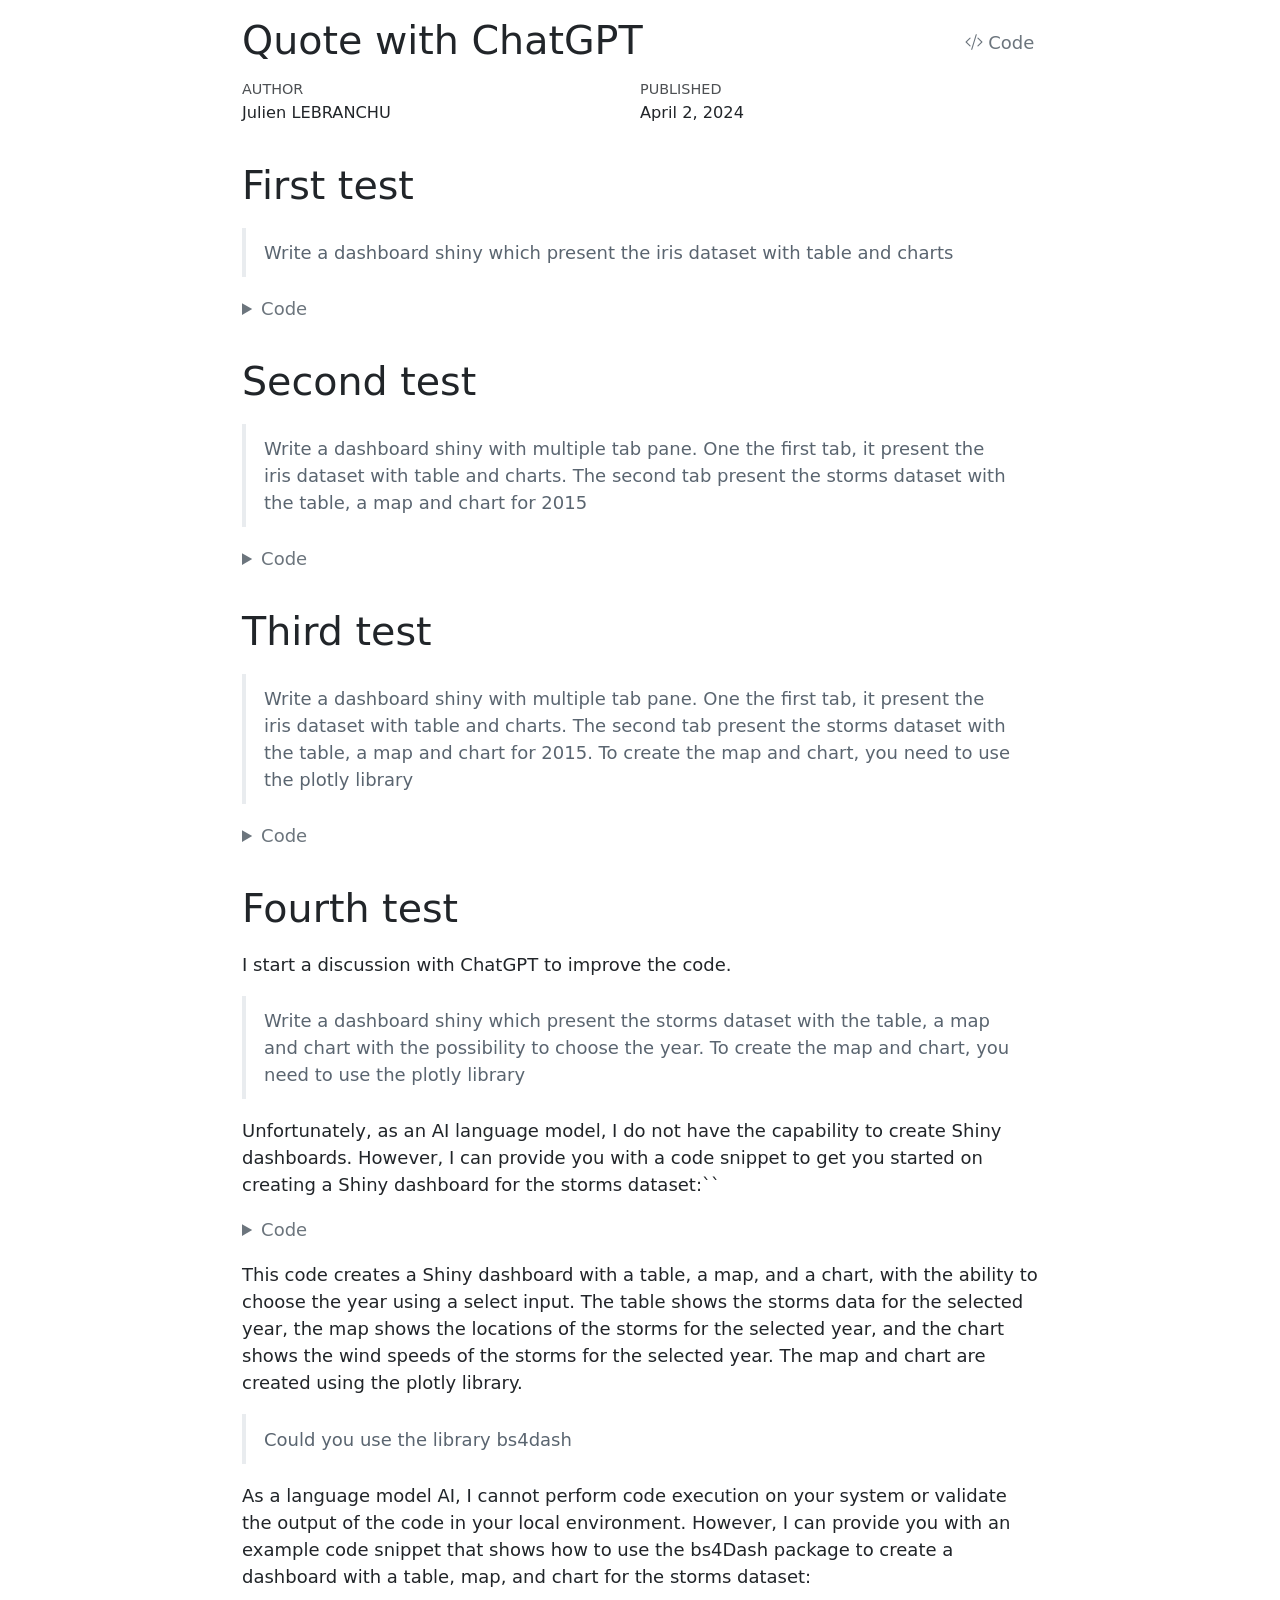
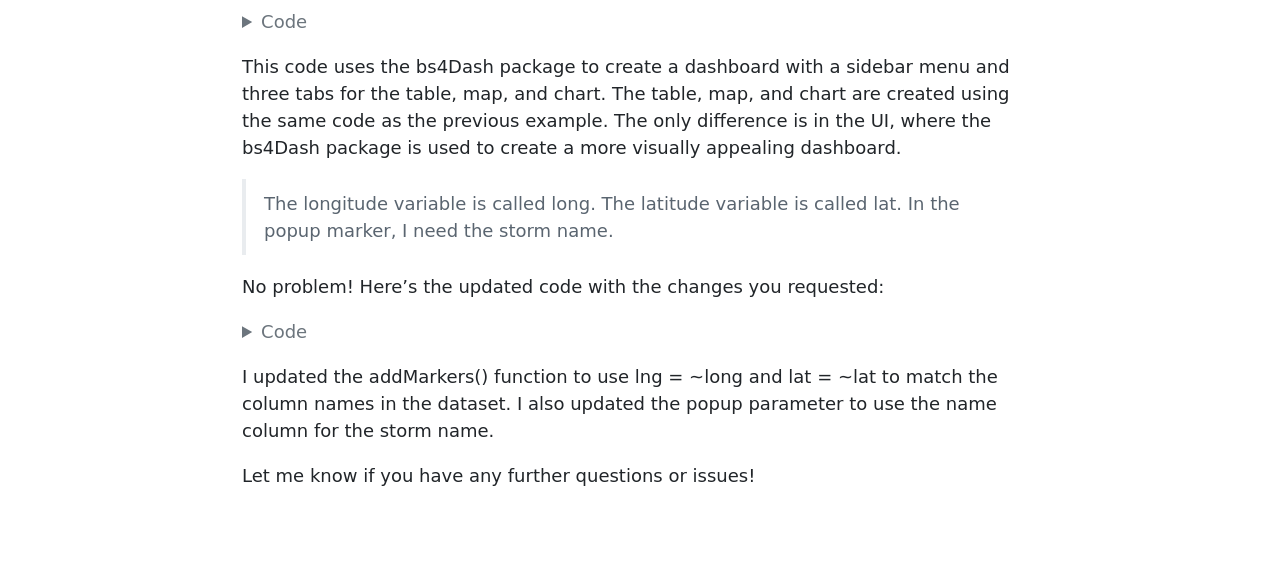
==== commit 85007b6f: "Built site for gh-pages" ====
--- a/chatgpt-quoting.html
+++ b/chatgpt-quoting.html
@@ -2,7 +2,7 @@
 <html xmlns="http://www.w3.org/1999/xhtml" lang="en" xml:lang="en"><head>
 
 <meta charset="utf-8">
-<meta name="generator" content="quarto-1.2.313">
+<meta name="generator" content="quarto-1.2.335">
 
 <meta name="viewport" content="width=device-width, initial-scale=1.0, user-scalable=yes">
 
--- a/chatgpt-quoting_files/libs/quarto-html/tippy.css
+++ b/chatgpt-quoting_files/libs/quarto-html/tippy.css
@@ -0,0 +1 @@
+.tippy-box[data-animation=fade][data-state=hidden]{opacity:0}[data-tippy-root]{max-width:calc(100vw - 10px)}.tippy-box{position:relative;background-color:#333;color:#fff;border-radius:4px;font-size:14px;line-height:1.4;white-space:normal;outline:0;transition-property:transform,visibility,opacity}.tippy-box[data-placement^=top]>.tippy-arrow{bottom:0}.tippy-box[data-placement^=top]>.tippy-arrow:before{bottom:-7px;left:0;border-width:8px 8px 0;border-top-color:initial;transform-origin:center top}.tippy-box[data-placement^=bottom]>.tippy-arrow{top:0}.tippy-box[data-placement^=bottom]>.tippy-arrow:before{top:-7px;left:0;border-width:0 8px 8px;border-bottom-color:initial;transform-origin:center bottom}.tippy-box[data-placement^=left]>.tippy-arrow{right:0}.tippy-box[data-placement^=left]>.tippy-arrow:before{border-width:8px 0 8px 8px;border-left-color:initial;right:-7px;transform-origin:center left}.tippy-box[data-placement^=right]>.tippy-arrow{left:0}.tippy-box[data-placement^=right]>.tippy-arrow:before{left:-7px;border-width:8px 8px 8px 0;border-right-color:initial;transform-origin:center right}.tippy-box[data-inertia][data-state=visible]{transition-timing-function:cubic-bezier(.54,1.5,.38,1.11)}.tippy-arrow{width:16px;height:16px;color:#333}.tippy-arrow:before{content:"";position:absolute;border-color:transparent;border-style:solid}.tippy-content{position:relative;padding:5px 9px;z-index:1}
--- a/chatgpt-quoting_files/libs/quarto-html/quarto-syntax-highlighting.css
+++ b/chatgpt-quoting_files/libs/quarto-html/quarto-syntax-highlighting.css
@@ -0,0 +1,171 @@
+/* quarto syntax highlight colors */
+:root {
+  --quarto-hl-ot-color: #003B4F;
+  --quarto-hl-at-color: #657422;
+  --quarto-hl-ss-color: #20794D;
+  --quarto-hl-an-color: #5E5E5E;
+  --quarto-hl-fu-color: #4758AB;
+  --quarto-hl-st-color: #20794D;
+  --quarto-hl-cf-color: #003B4F;
+  --quarto-hl-op-color: #5E5E5E;
+  --quarto-hl-er-color: #AD0000;
+  --quarto-hl-bn-color: #AD0000;
+  --quarto-hl-al-color: #AD0000;
+  --quarto-hl-va-color: #111111;
+  --quarto-hl-bu-color: inherit;
+  --quarto-hl-ex-color: inherit;
+  --quarto-hl-pp-color: #AD0000;
+  --quarto-hl-in-color: #5E5E5E;
+  --quarto-hl-vs-color: #20794D;
+  --quarto-hl-wa-color: #5E5E5E;
+  --quarto-hl-do-color: #5E5E5E;
+  --quarto-hl-im-color: #00769E;
+  --quarto-hl-ch-color: #20794D;
+  --quarto-hl-dt-color: #AD0000;
+  --quarto-hl-fl-color: #AD0000;
+  --quarto-hl-co-color: #5E5E5E;
+  --quarto-hl-cv-color: #5E5E5E;
+  --quarto-hl-cn-color: #8f5902;
+  --quarto-hl-sc-color: #5E5E5E;
+  --quarto-hl-dv-color: #AD0000;
+  --quarto-hl-kw-color: #003B4F;
+}
+
+/* other quarto variables */
+:root {
+  --quarto-font-monospace: SFMono-Regular, Menlo, Monaco, Consolas, "Liberation Mono", "Courier New", monospace;
+}
+
+pre > code.sourceCode > span {
+  color: #003B4F;
+}
+
+code span {
+  color: #003B4F;
+}
+
+code.sourceCode > span {
+  color: #003B4F;
+}
+
+div.sourceCode,
+div.sourceCode pre.sourceCode {
+  color: #003B4F;
+}
+
+code span.ot {
+  color: #003B4F;
+}
+
+code span.at {
+  color: #657422;
+}
+
+code span.ss {
+  color: #20794D;
+}
+
+code span.an {
+  color: #5E5E5E;
+}
+
+code span.fu {
+  color: #4758AB;
+}
+
+code span.st {
+  color: #20794D;
+}
+
+code span.cf {
+  color: #003B4F;
+}
+
+code span.op {
+  color: #5E5E5E;
+}
+
+code span.er {
+  color: #AD0000;
+}
+
+code span.bn {
+  color: #AD0000;
+}
+
+code span.al {
+  color: #AD0000;
+}
+
+code span.va {
+  color: #111111;
+}
+
+code span.pp {
+  color: #AD0000;
+}
+
+code span.in {
+  color: #5E5E5E;
+}
+
+code span.vs {
+  color: #20794D;
+}
+
+code span.wa {
+  color: #5E5E5E;
+  font-style: italic;
+}
+
+code span.do {
+  color: #5E5E5E;
+  font-style: italic;
+}
+
+code span.im {
+  color: #00769E;
+}
+
+code span.ch {
+  color: #20794D;
+}
+
+code span.dt {
+  color: #AD0000;
+}
+
+code span.fl {
+  color: #AD0000;
+}
+
+code span.co {
+  color: #5E5E5E;
+}
+
+code span.cv {
+  color: #5E5E5E;
+  font-style: italic;
+}
+
+code span.cn {
+  color: #8f5902;
+}
+
+code span.sc {
+  color: #5E5E5E;
+}
+
+code span.dv {
+  color: #AD0000;
+}
+
+code span.kw {
+  color: #003B4F;
+}
+
+.prevent-inlining {
+  content: "</";
+}
+
+/*# sourceMappingURL=debc5d5d77c3f9108843748ff7464032.css.map */
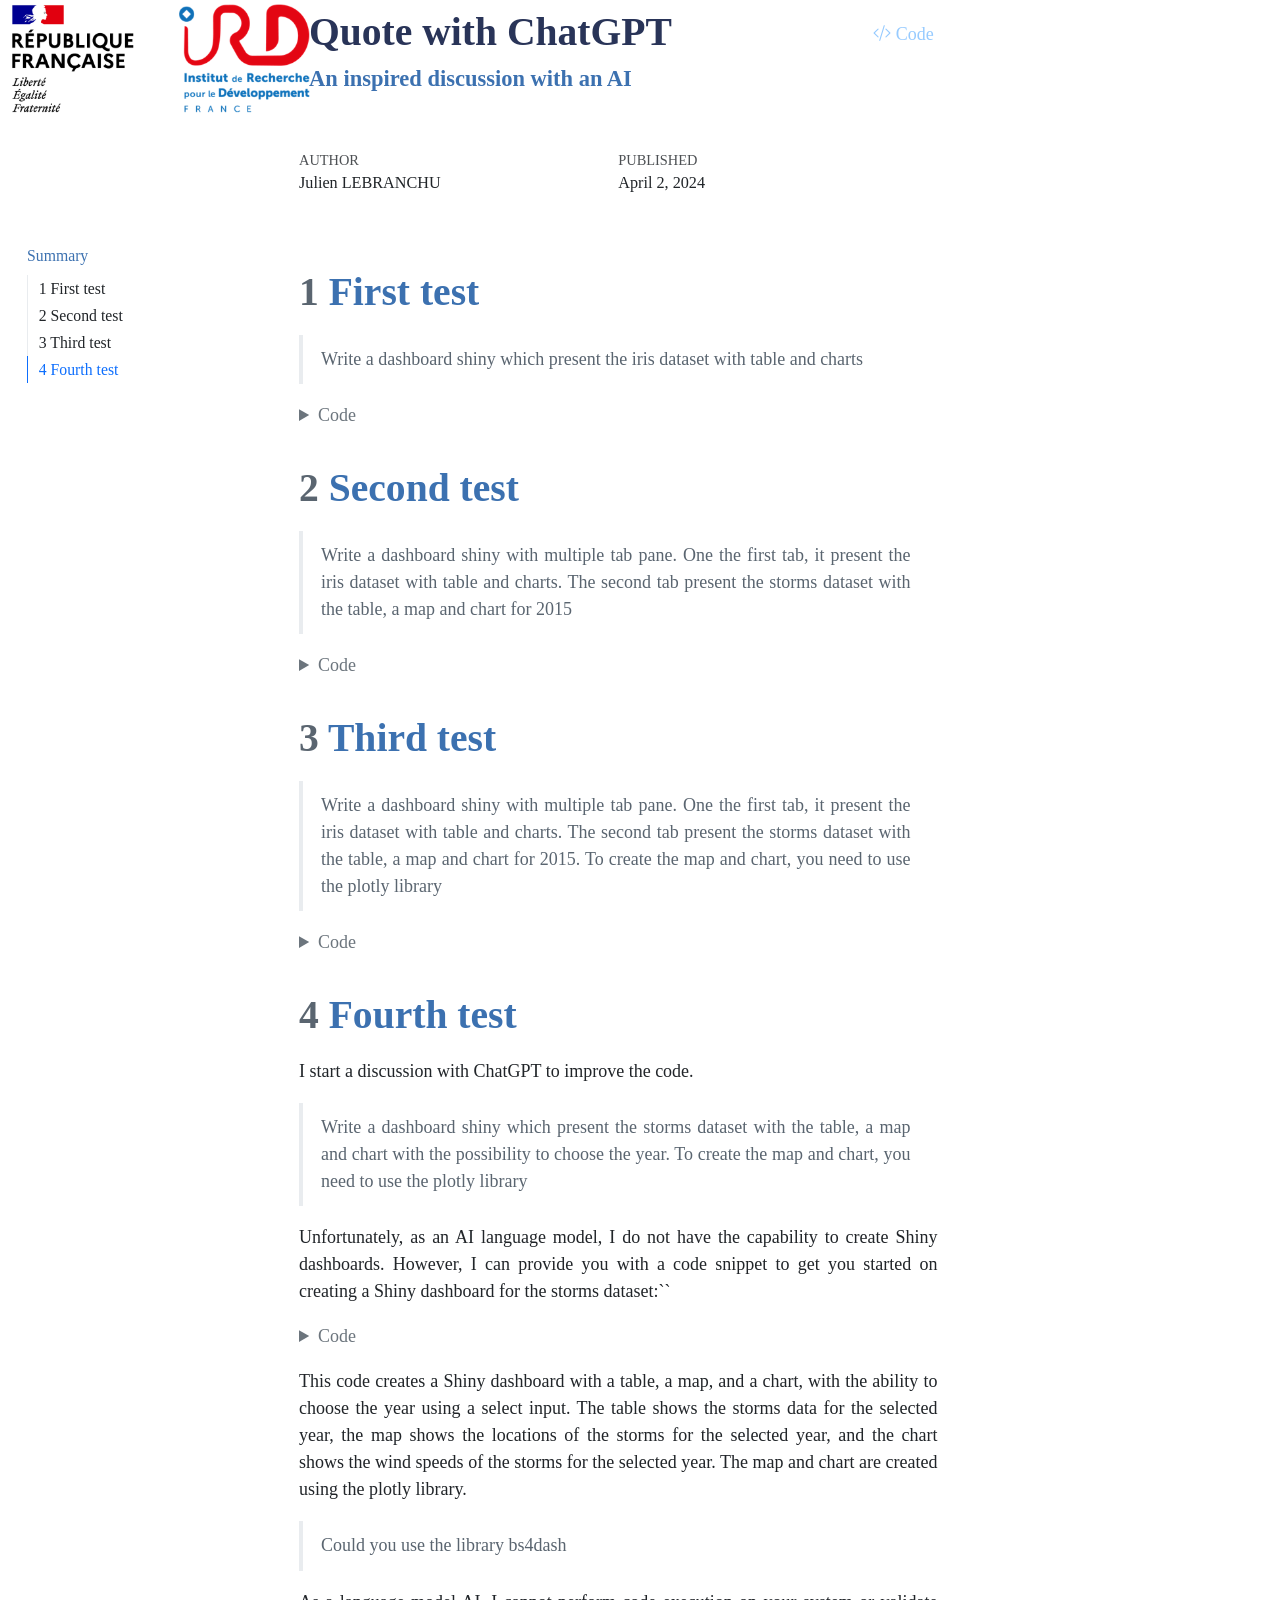
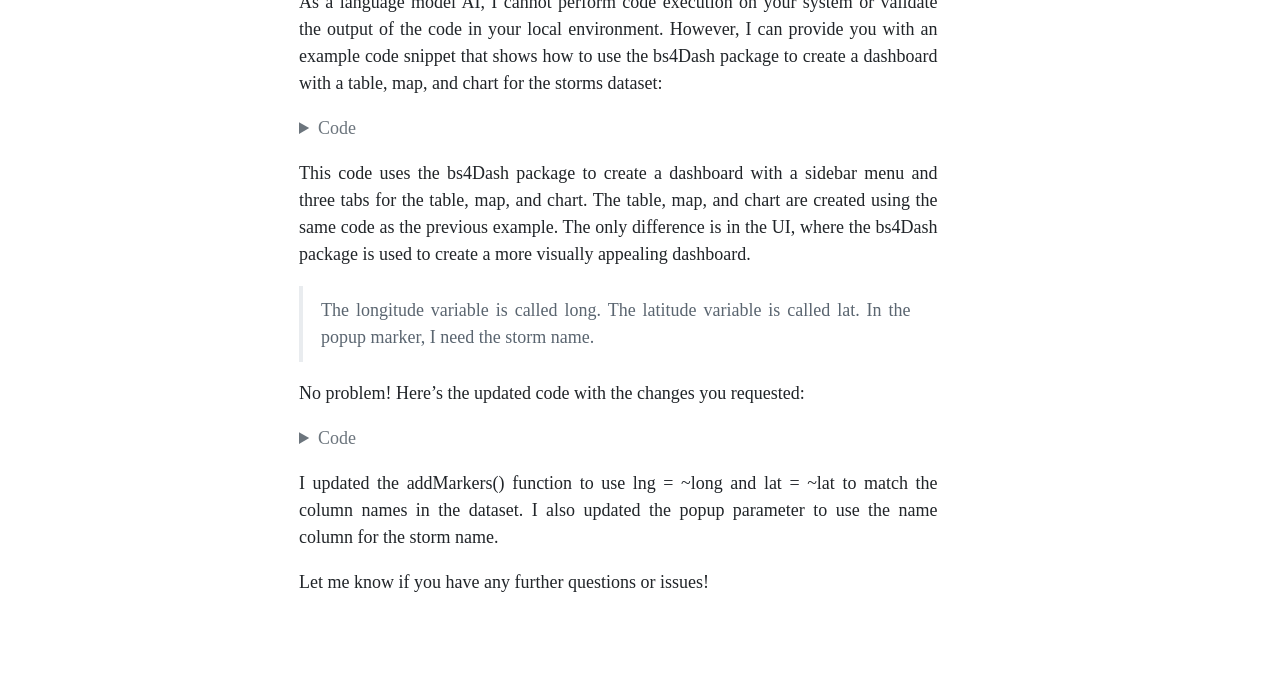
==== commit 6f284870: "Built site for gh-pages" ====
--- a/chatgpt-quoting.html
+++ b/chatgpt-quoting.html
@@ -18,9 +18,9 @@
 div.hanging-indent{margin-left: 1.5em; text-indent: -1.5em;}
 ul.task-list{list-style: none;}
 ul.task-list li input[type="checkbox"] {
-  width: 0.8em;
-  margin: 0 0.8em 0.2em -1.6em;
-  vertical-align: middle;
+width: 0.8em;
+margin: 0 0.8em 0.2em -1.6em;
+vertical-align: middle;
 }
 pre > code.sourceCode { white-space: pre; position: relative; }
 pre > code.sourceCode > span { display: inline-block; line-height: 1.25; }
@@ -37,108 +37,2661 @@
 pre > code.sourceCode > span { text-indent: -5em; padding-left: 5em; }
 }
 pre.numberSource code
-  { counter-reset: source-line 0; }
+{ counter-reset: source-line 0; }
 pre.numberSource code > span
-  { position: relative; left: -4em; counter-increment: source-line; }
+{ position: relative; left: -4em; counter-increment: source-line; }
 pre.numberSource code > span > a:first-child::before
-  { content: counter(source-line);
-    position: relative; left: -1em; text-align: right; vertical-align: baseline;
-    border: none; display: inline-block;
-    -webkit-touch-callout: none; -webkit-user-select: none;
-    -khtml-user-select: none; -moz-user-select: none;
-    -ms-user-select: none; user-select: none;
-    padding: 0 4px; width: 4em;
-    color: #aaaaaa;
-  }
-pre.numberSource { margin-left: 3em; border-left: 1px solid #aaaaaa;  padding-left: 4px; }
+{ content: counter(source-line);
+position: relative; left: -1em; text-align: right; vertical-align: baseline;
+border: none; display: inline-block;
+-webkit-touch-callout: none; -webkit-user-select: none;
+-khtml-user-select: none; -moz-user-select: none;
+-ms-user-select: none; user-select: none;
+padding: 0 4px; width: 4em;
+color: #aaaaaa;
+}
+pre.numberSource { margin-left: 3em; border-left: 1px solid #aaaaaa; padding-left: 4px; }
 div.sourceCode
-  {   }
+{ }
 @media screen {
 pre > code.sourceCode > span > a:first-child::before { text-decoration: underline; }
 }
-code span.al { color: #ff0000; font-weight: bold; } /* Alert */
-code span.an { color: #60a0b0; font-weight: bold; font-style: italic; } /* Annotation */
-code span.at { color: #7d9029; } /* Attribute */
-code span.bn { color: #40a070; } /* BaseN */
-code span.bu { color: #008000; } /* BuiltIn */
-code span.cf { color: #007020; font-weight: bold; } /* ControlFlow */
-code span.ch { color: #4070a0; } /* Char */
-code span.cn { color: #880000; } /* Constant */
-code span.co { color: #60a0b0; font-style: italic; } /* Comment */
-code span.cv { color: #60a0b0; font-weight: bold; font-style: italic; } /* CommentVar */
-code span.do { color: #ba2121; font-style: italic; } /* Documentation */
-code span.dt { color: #902000; } /* DataType */
-code span.dv { color: #40a070; } /* DecVal */
-code span.er { color: #ff0000; font-weight: bold; } /* Error */
-code span.ex { } /* Extension */
-code span.fl { color: #40a070; } /* Float */
-code span.fu { color: #06287e; } /* Function */
-code span.im { color: #008000; font-weight: bold; } /* Import */
-code span.in { color: #60a0b0; font-weight: bold; font-style: italic; } /* Information */
-code span.kw { color: #007020; font-weight: bold; } /* Keyword */
-code span.op { color: #666666; } /* Operator */
-code span.ot { color: #007020; } /* Other */
-code span.pp { color: #bc7a00; } /* Preprocessor */
-code span.sc { color: #4070a0; } /* SpecialChar */
-code span.ss { color: #bb6688; } /* SpecialString */
-code span.st { color: #4070a0; } /* String */
-code span.va { color: #19177c; } /* Variable */
-code span.vs { color: #4070a0; } /* VerbatimString */
-code span.wa { color: #60a0b0; font-weight: bold; font-style: italic; } /* Warning */
+code span.al { color: #ff0000; font-weight: bold; } 
+code span.an { color: #60a0b0; font-weight: bold; font-style: italic; } 
+code span.at { color: #7d9029; } 
+code span.bn { color: #40a070; } 
+code span.bu { color: #008000; } 
+code span.cf { color: #007020; font-weight: bold; } 
+code span.ch { color: #4070a0; } 
+code span.cn { color: #880000; } 
+code span.co { color: #60a0b0; font-style: italic; } 
+code span.cv { color: #60a0b0; font-weight: bold; font-style: italic; } 
+code span.do { color: #ba2121; font-style: italic; } 
+code span.dt { color: #902000; } 
+code span.dv { color: #40a070; } 
+code span.er { color: #ff0000; font-weight: bold; } 
+code span.ex { } 
+code span.fl { color: #40a070; } 
+code span.fu { color: #06287e; } 
+code span.im { color: #008000; font-weight: bold; } 
+code span.in { color: #60a0b0; font-weight: bold; font-style: italic; } 
+code span.kw { color: #007020; font-weight: bold; } 
+code span.op { color: #666666; } 
+code span.ot { color: #007020; } 
+code span.pp { color: #bc7a00; } 
+code span.sc { color: #4070a0; } 
+code span.ss { color: #bb6688; } 
+code span.st { color: #4070a0; } 
+code span.va { color: #19177c; } 
+code span.vs { color: #4070a0; } 
+code span.wa { color: #60a0b0; font-weight: bold; font-style: italic; } 
 </style>
 
 
-<script src="chatgpt-quoting_files/libs/clipboard/clipboard.min.js"></script>
-<script src="chatgpt-quoting_files/libs/quarto-html/quarto.js"></script>
-<script src="chatgpt-quoting_files/libs/quarto-html/popper.min.js"></script>
-<script src="chatgpt-quoting_files/libs/quarto-html/tippy.umd.min.js"></script>
-<script src="chatgpt-quoting_files/libs/quarto-html/anchor.min.js"></script>
-<link href="chatgpt-quoting_files/libs/quarto-html/tippy.css" rel="stylesheet">
-<link href="chatgpt-quoting_files/libs/quarto-html/quarto-syntax-highlighting.css" rel="stylesheet" id="quarto-text-highlighting-styles">
-<script src="chatgpt-quoting_files/libs/bootstrap/bootstrap.min.js"></script>
-<link href="chatgpt-quoting_files/libs/bootstrap/bootstrap-icons.css" rel="stylesheet">
-<link href="chatgpt-quoting_files/libs/bootstrap/bootstrap.min.css" rel="stylesheet" id="quarto-bootstrap" data-mode="light">
-
-
+<script>/*!
+ * clipboard.js v2.0.10
+ * https://clipboardjs.com/
+ *
+ * Licensed MIT © Zeno Rocha
+ */
+!function(t,e){"object"==typeof exports&&"object"==typeof module?module.exports=e():"function"==typeof define&&define.amd?define([],e):"object"==typeof exports?exports.ClipboardJS=e():t.ClipboardJS=e()}(this,function(){return n={686:function(t,e,n){"use strict";n.d(e,{default:function(){return o}});var e=n(279),i=n.n(e),e=n(370),u=n.n(e),e=n(817),c=n.n(e);function a(t){try{return document.execCommand(t)}catch(t){return}}var f=function(t){t=c()(t);return a("cut"),t};var l=function(t){var e,n,o,r=1<arguments.length&&void 0!==arguments[1]?arguments[1]:{container:document.body},i="";return"string"==typeof t?(e=t,n="rtl"===document.documentElement.getAttribute("dir"),(o=document.createElement("textarea")).style.fontSize="12pt",o.style.border="0",o.style.padding="0",o.style.margin="0",o.style.position="absolute",o.style[n?"right":"left"]="-9999px",n=window.pageYOffset||document.documentElement.scrollTop,o.style.top="".concat(n,"px"),o.setAttribute("readonly",""),o.value=e,o=o,r.container.appendChild(o),i=c()(o),a("copy"),o.remove()):(i=c()(t),a("copy")),i};function r(t){return(r="function"==typeof Symbol&&"symbol"==typeof Symbol.iterator?function(t){return typeof t}:function(t){return t&&"function"==typeof Symbol&&t.constructor===Symbol&&t!==Symbol.prototype?"symbol":typeof t})(t)}var s=function(){var t=0<arguments.length&&void 0!==arguments[0]?arguments[0]:{},e=t.action,n=void 0===e?"copy":e,o=t.container,e=t.target,t=t.text;if("copy"!==n&&"cut"!==n)throw new Error('Invalid "action" value, use either "copy" or "cut"');if(void 0!==e){if(!e||"object"!==r(e)||1!==e.nodeType)throw new Error('Invalid "target" value, use a valid Element');if("copy"===n&&e.hasAttribute("disabled"))throw new Error('Invalid "target" attribute. Please use "readonly" instead of "disabled" attribute');if("cut"===n&&(e.hasAttribute("readonly")||e.hasAttribute("disabled")))throw new Error('Invalid "target" attribute. You can\'t cut text from elements with "readonly" or "disabled" attributes')}return t?l(t,{container:o}):e?"cut"===n?f(e):l(e,{container:o}):void 0};function p(t){return(p="function"==typeof Symbol&&"symbol"==typeof Symbol.iterator?function(t){return typeof t}:function(t){return t&&"function"==typeof Symbol&&t.constructor===Symbol&&t!==Symbol.prototype?"symbol":typeof t})(t)}function d(t,e){for(var n=0;n<e.length;n++){var o=e[n];o.enumerable=o.enumerable||!1,o.configurable=!0,"value"in o&&(o.writable=!0),Object.defineProperty(t,o.key,o)}}function y(t,e){return(y=Object.setPrototypeOf||function(t,e){return t.__proto__=e,t})(t,e)}function h(n){var o=function(){if("undefined"==typeof Reflect||!Reflect.construct)return!1;if(Reflect.construct.sham)return!1;if("function"==typeof Proxy)return!0;try{return Date.prototype.toString.call(Reflect.construct(Date,[],function(){})),!0}catch(t){return!1}}();return function(){var t,e=m(n);return t=o?(t=m(this).constructor,Reflect.construct(e,arguments,t)):e.apply(this,arguments),e=this,!(t=t)||"object"!==p(t)&&"function"!=typeof t?function(t){if(void 0!==t)return t;throw new ReferenceError("this hasn't been initialised - super() hasn't been called")}(e):t}}function m(t){return(m=Object.setPrototypeOf?Object.getPrototypeOf:function(t){return t.__proto__||Object.getPrototypeOf(t)})(t)}function v(t,e){t="data-clipboard-".concat(t);if(e.hasAttribute(t))return e.getAttribute(t)}var o=function(){!function(t,e){if("function"!=typeof e&&null!==e)throw new TypeError("Super expression must either be null or a function");t.prototype=Object.create(e&&e.prototype,{constructor:{value:t,writable:!0,configurable:!0}}),e&&y(t,e)}(r,i());var t,e,n,o=h(r);function r(t,e){var n;return function(t){if(!(t instanceof r))throw new TypeError("Cannot call a class as a function")}(this),(n=o.call(this)).resolveOptions(e),n.listenClick(t),n}return t=r,n=[{key:"copy",value:function(t){var e=1<arguments.length&&void 0!==arguments[1]?arguments[1]:{container:document.body};return l(t,e)}},{key:"cut",value:function(t){return f(t)}},{key:"isSupported",value:function(){var t=0<arguments.length&&void 0!==arguments[0]?arguments[0]:["copy","cut"],t="string"==typeof t?[t]:t,e=!!document.queryCommandSupported;return t.forEach(function(t){e=e&&!!document.queryCommandSupported(t)}),e}}],(e=[{key:"resolveOptions",value:function(){var t=0<arguments.length&&void 0!==arguments[0]?arguments[0]:{};this.action="function"==typeof t.action?t.action:this.defaultAction,this.target="function"==typeof t.target?t.target:this.defaultTarget,this.text="function"==typeof t.text?t.text:this.defaultText,this.container="object"===p(t.container)?t.container:document.body}},{key:"listenClick",value:function(t){var e=this;this.listener=u()(t,"click",function(t){return e.onClick(t)})}},{key:"onClick",value:function(t){var e=t.delegateTarget||t.currentTarget,n=this.action(e)||"copy",t=s({action:n,container:this.container,target:this.target(e),text:this.text(e)});this.emit(t?"success":"error",{action:n,text:t,trigger:e,clearSelection:function(){e&&e.focus(),document.activeElement.blur(),window.getSelection().removeAllRanges()}})}},{key:"defaultAction",value:function(t){return v("action",t)}},{key:"defaultTarget",value:function(t){t=v("target",t);if(t)return document.querySelector(t)}},{key:"defaultText",value:function(t){return v("text",t)}},{key:"destroy",value:function(){this.listener.destroy()}}])&&d(t.prototype,e),n&&d(t,n),r}()},828:function(t){var e;"undefined"==typeof Element||Element.prototype.matches||((e=Element.prototype).matches=e.matchesSelector||e.mozMatchesSelector||e.msMatchesSelector||e.oMatchesSelector||e.webkitMatchesSelector),t.exports=function(t,e){for(;t&&9!==t.nodeType;){if("function"==typeof t.matches&&t.matches(e))return t;t=t.parentNode}}},438:function(t,e,n){var u=n(828);function i(t,e,n,o,r){var i=function(e,n,t,o){return function(t){t.delegateTarget=u(t.target,n),t.delegateTarget&&o.call(e,t)}}.apply(this,arguments);return t.addEventListener(n,i,r),{destroy:function(){t.removeEventListener(n,i,r)}}}t.exports=function(t,e,n,o,r){return"function"==typeof t.addEventListener?i.apply(null,arguments):"function"==typeof n?i.bind(null,document).apply(null,arguments):("string"==typeof t&&(t=document.querySelectorAll(t)),Array.prototype.map.call(t,function(t){return i(t,e,n,o,r)}))}},879:function(t,n){n.node=function(t){return void 0!==t&&t instanceof HTMLElement&&1===t.nodeType},n.nodeList=function(t){var e=Object.prototype.toString.call(t);return void 0!==t&&("[object NodeList]"===e||"[object HTMLCollection]"===e)&&"length"in t&&(0===t.length||n.node(t[0]))},n.string=function(t){return"string"==typeof t||t instanceof String},n.fn=function(t){return"[object Function]"===Object.prototype.toString.call(t)}},370:function(t,e,n){var f=n(879),l=n(438);t.exports=function(t,e,n){if(!t&&!e&&!n)throw new Error("Missing required arguments");if(!f.string(e))throw new TypeError("Second argument must be a String");if(!f.fn(n))throw new TypeError("Third argument must be a Function");if(f.node(t))return c=e,a=n,(u=t).addEventListener(c,a),{destroy:function(){u.removeEventListener(c,a)}};if(f.nodeList(t))return o=t,r=e,i=n,Array.prototype.forEach.call(o,function(t){t.addEventListener(r,i)}),{destroy:function(){Array.prototype.forEach.call(o,function(t){t.removeEventListener(r,i)})}};if(f.string(t))return t=t,e=e,n=n,l(document.body,t,e,n);throw new TypeError("First argument must be a String, HTMLElement, HTMLCollection, or NodeList");var o,r,i,u,c,a}},817:function(t){t.exports=function(t){var e,n="SELECT"===t.nodeName?(t.focus(),t.value):"INPUT"===t.nodeName||"TEXTAREA"===t.nodeName?((e=t.hasAttribute("readonly"))||t.setAttribute("readonly",""),t.select(),t.setSelectionRange(0,t.value.length),e||t.removeAttribute("readonly"),t.value):(t.hasAttribute("contenteditable")&&t.focus(),n=window.getSelection(),(e=document.createRange()).selectNodeContents(t),n.removeAllRanges(),n.addRange(e),n.toString());return n}},279:function(t){function e(){}e.prototype={on:function(t,e,n){var o=this.e||(this.e={});return(o[t]||(o[t]=[])).push({fn:e,ctx:n}),this},once:function(t,e,n){var o=this;function r(){o.off(t,r),e.apply(n,arguments)}return r._=e,this.on(t,r,n)},emit:function(t){for(var e=[].slice.call(arguments,1),n=((this.e||(this.e={}))[t]||[]).slice(),o=0,r=n.length;o<r;o++)n[o].fn.apply(n[o].ctx,e);return this},off:function(t,e){var n=this.e||(this.e={}),o=n[t],r=[];if(o&&e)for(var i=0,u=o.length;i<u;i++)o[i].fn!==e&&o[i].fn._!==e&&r.push(o[i]);return r.length?n[t]=r:delete n[t],this}},t.exports=e,t.exports.TinyEmitter=e}},r={},o.n=function(t){var e=t&&t.__esModule?function(){return t.default}:function(){return t};return o.d(e,{a:e}),e},o.d=function(t,e){for(var n in e)o.o(e,n)&&!o.o(t,n)&&Object.defineProperty(t,n,{enumerable:!0,get:e[n]})},o.o=function(t,e){return Object.prototype.hasOwnProperty.call(t,e)},o(686).default;function o(t){if(r[t])return r[t].exports;var e=r[t]={exports:{}};return n[t](e,e.exports,o),e.exports}var n,r});</script>
+<script>const sectionChanged = new CustomEvent("quarto-sectionChanged", {
+  detail: {},
+  bubbles: true,
+  cancelable: false,
+  composed: false,
+});
+
+window.document.addEventListener("DOMContentLoaded", function (_event) {
+  const tocEl = window.document.querySelector('nav.toc-active[role="doc-toc"]');
+  const sidebarEl = window.document.getElementById("quarto-sidebar");
+  const leftTocEl = window.document.getElementById("quarto-sidebar-toc-left");
+  const marginSidebarEl = window.document.getElementById(
+    "quarto-margin-sidebar"
+  );
+  // function to determine whether the element has a previous sibling that is active
+  const prevSiblingIsActiveLink = (el) => {
+    const sibling = el.previousElementSibling;
+    if (sibling && sibling.tagName === "A") {
+      return sibling.classList.contains("active");
+    } else {
+      return false;
+    }
+  };
+
+  // fire slideEnter for bootstrap tab activations (for htmlwidget resize behavior)
+  function fireSlideEnter(e) {
+    const event = window.document.createEvent("Event");
+    event.initEvent("slideenter", true, true);
+    window.document.dispatchEvent(event);
+  }
+  const tabs = window.document.querySelectorAll('a[data-bs-toggle="tab"]');
+  tabs.forEach((tab) => {
+    tab.addEventListener("shown.bs.tab", fireSlideEnter);
+  });
+
+  // fire slideEnter for tabby tab activations (for htmlwidget resize behavior)
+  document.addEventListener("tabby", fireSlideEnter, false);
+
+  // Track scrolling and mark TOC links as active
+  // get table of contents and sidebar (bail if we don't have at least one)
+  const tocLinks = tocEl
+    ? [...tocEl.querySelectorAll("a[data-scroll-target]")]
+    : [];
+  const makeActive = (link) => tocLinks[link].classList.add("active");
+  const removeActive = (link) => tocLinks[link].classList.remove("active");
+  const removeAllActive = () =>
+    [...Array(tocLinks.length).keys()].forEach((link) => removeActive(link));
+
+  // activate the anchor for a section associated with this TOC entry
+  tocLinks.forEach((link) => {
+    link.addEventListener("click", () => {
+      if (link.href.indexOf("#") !== -1) {
+        const anchor = link.href.split("#")[1];
+        const heading = window.document.querySelector(
+          `[data-anchor-id=${anchor}]`
+        );
+        if (heading) {
+          // Add the class
+          heading.classList.add("reveal-anchorjs-link");
+
+          // function to show the anchor
+          const handleMouseout = () => {
+            heading.classList.remove("reveal-anchorjs-link");
+            heading.removeEventListener("mouseout", handleMouseout);
+          };
+
+          // add a function to clear the anchor when the user mouses out of it
+          heading.addEventListener("mouseout", handleMouseout);
+        }
+      }
+    });
+  });
+
+  const sections = tocLinks.map((link) => {
+    const target = link.getAttribute("data-scroll-target");
+    if (target.startsWith("#")) {
+      return window.document.getElementById(decodeURI(`${target.slice(1)}`));
+    } else {
+      return window.document.querySelector(decodeURI(`${target}`));
+    }
+  });
+
+  const sectionMargin = 200;
+  let currentActive = 0;
+  // track whether we've initialized state the first time
+  let init = false;
+
+  const updateActiveLink = () => {
+    // The index from bottom to top (e.g. reversed list)
+    let sectionIndex = -1;
+    if (
+      window.innerHeight + window.pageYOffset >=
+      window.document.body.offsetHeight
+    ) {
+      sectionIndex = 0;
+    } else {
+      sectionIndex = [...sections].reverse().findIndex((section) => {
+        if (section) {
+          return window.pageYOffset >= section.offsetTop - sectionMargin;
+        } else {
+          return false;
+        }
+      });
+    }
+    if (sectionIndex > -1) {
+      const current = sections.length - sectionIndex - 1;
+      if (current !== currentActive) {
+        removeAllActive();
+        currentActive = current;
+        makeActive(current);
+        if (init) {
+          window.dispatchEvent(sectionChanged);
+        }
+        init = true;
+      }
+    }
+  };
+
+  const inHiddenRegion = (top, bottom, hiddenRegions) => {
+    for (const region of hiddenRegions) {
+      if (top <= region.bottom && bottom >= region.top) {
+        return true;
+      }
+    }
+    return false;
+  };
+
+  const categorySelector = "header.quarto-title-block .quarto-category";
+  const activateCategories = (href) => {
+    // Find any categories
+    // Surround them with a link pointing back to:
+    // #category=Authoring
+    try {
+      const categoryEls = window.document.querySelectorAll(categorySelector);
+      for (const categoryEl of categoryEls) {
+        const categoryText = categoryEl.textContent;
+        if (categoryText) {
+          const link = `${href}#category=${encodeURIComponent(categoryText)}`;
+          const linkEl = window.document.createElement("a");
+          linkEl.setAttribute("href", link);
+          for (const child of categoryEl.childNodes) {
+            linkEl.append(child);
+          }
+          categoryEl.appendChild(linkEl);
+        }
+      }
+    } catch {
+      // Ignore errors
+    }
+  };
+  function hasTitleCategories() {
+    return window.document.querySelector(categorySelector) !== null;
+  }
+
+  function offsetRelativeUrl(url) {
+    const offset = getMeta("quarto:offset");
+    return offset ? offset + url : url;
+  }
+
+  function offsetAbsoluteUrl(url) {
+    const offset = getMeta("quarto:offset");
+    const baseUrl = new URL(offset, window.location);
+
+    const projRelativeUrl = url.replace(baseUrl, "");
+    if (projRelativeUrl.startsWith("/")) {
+      return projRelativeUrl;
+    } else {
+      return "/" + projRelativeUrl;
+    }
+  }
+
+  // read a meta tag value
+  function getMeta(metaName) {
+    const metas = window.document.getElementsByTagName("meta");
+    for (let i = 0; i < metas.length; i++) {
+      if (metas[i].getAttribute("name") === metaName) {
+        return metas[i].getAttribute("content");
+      }
+    }
+    return "";
+  }
+
+  async function findAndActivateCategories() {
+    const currentPagePath = offsetAbsoluteUrl(window.location.href);
+    const response = await fetch(offsetRelativeUrl("listings.json"));
+    if (response.status == 200) {
+      return response.json().then(function (listingPaths) {
+        const listingHrefs = [];
+        for (const listingPath of listingPaths) {
+          const pathWithoutLeadingSlash = listingPath.listing.substring(1);
+          for (const item of listingPath.items) {
+            if (
+              item === currentPagePath ||
+              item === currentPagePath + "index.html"
+            ) {
+              // Resolve this path against the offset to be sure
+              // we already are using the correct path to the listing
+              // (this adjusts the listing urls to be rooted against
+              // whatever root the page is actually running against)
+              const relative = offsetRelativeUrl(pathWithoutLeadingSlash);
+              const baseUrl = window.location;
+              const resolvedPath = new URL(relative, baseUrl);
+              listingHrefs.push(resolvedPath.pathname);
+              break;
+            }
+          }
+        }
+
+        // Look up the tree for a nearby linting and use that if we find one
+        const nearestListing = findNearestParentListing(
+          offsetAbsoluteUrl(window.location.pathname),
+          listingHrefs
+        );
+        if (nearestListing) {
+          activateCategories(nearestListing);
+        } else {
+          // See if the referrer is a listing page for this item
+          const referredRelativePath = offsetAbsoluteUrl(document.referrer);
+          const referrerListing = listingHrefs.find((listingHref) => {
+            const isListingReferrer =
+              listingHref === referredRelativePath ||
+              listingHref === referredRelativePath + "index.html";
+            return isListingReferrer;
+          });
+
+          if (referrerListing) {
+            // Try to use the referrer if possible
+            activateCategories(referrerListing);
+          } else if (listingHrefs.length > 0) {
+            // Otherwise, just fall back to the first listing
+            activateCategories(listingHrefs[0]);
+          }
+        }
+      });
+    }
+  }
+  if (hasTitleCategories()) {
+    findAndActivateCategories();
+  }
+
+  const findNearestParentListing = (href, listingHrefs) => {
+    if (!href || !listingHrefs) {
+      return undefined;
+    }
+    // Look up the tree for a nearby linting and use that if we find one
+    const relativeParts = href.substring(1).split("/");
+    while (relativeParts.length > 0) {
+      const path = relativeParts.join("/");
+      for (const listingHref of listingHrefs) {
+        if (listingHref.startsWith(path)) {
+          return listingHref;
+        }
+      }
+      relativeParts.pop();
+    }
+
+    return undefined;
+  };
+
+  const manageSidebarVisiblity = (el, placeholderDescriptor) => {
+    let isVisible = true;
+
+    return (hiddenRegions) => {
+      if (el === null) {
+        return;
+      }
+
+      // Find the last element of the TOC
+      const lastChildEl = el.lastElementChild;
+
+      if (lastChildEl) {
+        // Find the top and bottom o the element that is being managed
+        const elTop = el.offsetTop;
+        const elBottom =
+          elTop + lastChildEl.offsetTop + lastChildEl.offsetHeight;
+
+        // Converts the sidebar to a menu
+        const convertToMenu = () => {
+          for (const child of el.children) {
+            child.style.opacity = 0;
+            child.style.overflow = "hidden";
+          }
+
+          const toggleContainer = window.document.createElement("div");
+          toggleContainer.style.width = "100%";
+          toggleContainer.classList.add("zindex-over-content");
+          toggleContainer.classList.add("quarto-sidebar-toggle");
+          toggleContainer.classList.add("headroom-target"); // Marks this to be managed by headeroom
+          toggleContainer.id = placeholderDescriptor.id;
+          toggleContainer.style.position = "fixed";
+
+          const toggleIcon = window.document.createElement("i");
+          toggleIcon.classList.add("quarto-sidebar-toggle-icon");
+          toggleIcon.classList.add("bi");
+          toggleIcon.classList.add("bi-caret-down-fill");
+
+          const toggleTitle = window.document.createElement("div");
+          const titleEl = window.document.body.querySelector(
+            placeholderDescriptor.titleSelector
+          );
+          if (titleEl) {
+            toggleTitle.append(titleEl.innerText, toggleIcon);
+          }
+          toggleTitle.classList.add("zindex-over-content");
+          toggleTitle.classList.add("quarto-sidebar-toggle-title");
+          toggleContainer.append(toggleTitle);
+
+          const toggleContents = window.document.createElement("div");
+          toggleContents.classList = el.classList;
+          toggleContents.classList.add("zindex-over-content");
+          toggleContents.classList.add("quarto-sidebar-toggle-contents");
+          for (const child of el.children) {
+            if (child.id === "toc-title") {
+              continue;
+            }
+
+            const clone = child.cloneNode(true);
+            clone.style.opacity = 1;
+            clone.style.display = null;
+            toggleContents.append(clone);
+          }
+          toggleContents.style.height = "0px";
+          toggleContainer.append(toggleContents);
+          el.parentElement.prepend(toggleContainer);
+
+          // Process clicks
+          let tocShowing = false;
+          // Allow the caller to control whether this is dismissed
+          // when it is clicked (e.g. sidebar navigation supports
+          // opening and closing the nav tree, so don't dismiss on click)
+          const clickEl = placeholderDescriptor.dismissOnClick
+            ? toggleContainer
+            : toggleTitle;
+
+          const closeToggle = () => {
+            if (tocShowing) {
+              toggleContainer.classList.remove("expanded");
+              toggleContents.style.height = "0px";
+              tocShowing = false;
+            }
+          };
+
+          const positionToggle = () => {
+            // position the element (top left of parent, same width as parent)
+            const elRect = el.getBoundingClientRect();
+            toggleContainer.style.left = `${elRect.left}px`;
+            toggleContainer.style.top = `${elRect.top}px`;
+            toggleContainer.style.width = `${elRect.width}px`;
+          };
+
+          // Get rid of any expanded toggle if the user scrolls
+          window.document.addEventListener(
+            "scroll",
+            throttle(() => {
+              closeToggle();
+            }, 50)
+          );
+
+          // Handle positioning of the toggle
+          window.addEventListener(
+            "resize",
+            throttle(() => {
+              positionToggle();
+            }, 50)
+          );
+          positionToggle();
+
+          // Process the click
+          clickEl.onclick = () => {
+            if (!tocShowing) {
+              toggleContainer.classList.add("expanded");
+              toggleContents.style.height = null;
+              tocShowing = true;
+            } else {
+              closeToggle();
+            }
+          };
+        };
+
+        // Converts a sidebar from a menu back to a sidebar
+        const convertToSidebar = () => {
+          for (const child of el.children) {
+            child.style.opacity = 1;
+            child.style.overflow = null;
+          }
+
+          const placeholderEl = window.document.getElementById(
+            placeholderDescriptor.id
+          );
+          if (placeholderEl) {
+            placeholderEl.remove();
+          }
+
+          el.classList.remove("rollup");
+        };
+
+        if (isReaderMode()) {
+          convertToMenu();
+          isVisible = false;
+        } else {
+          if (!isVisible) {
+            // If the element is current not visible reveal if there are
+            // no conflicts with overlay regions
+            if (!inHiddenRegion(elTop, elBottom, hiddenRegions)) {
+              convertToSidebar();
+              isVisible = true;
+            }
+          } else {
+            // If the element is visible, hide it if it conflicts with overlay regions
+            // and insert a placeholder toggle (or if we're in reader mode)
+            if (inHiddenRegion(elTop, elBottom, hiddenRegions)) {
+              convertToMenu();
+              isVisible = false;
+            }
+          }
+        }
+      }
+    };
+  };
+
+  // Find any conflicting margin elements and add margins to the
+  // top to prevent overlap
+  const marginChildren = window.document.querySelectorAll(
+    ".column-margin.column-container > * "
+  );
+
+  nexttick(() => {
+    let lastBottom = 0;
+    for (const marginChild of marginChildren) {
+      const top = marginChild.getBoundingClientRect().top + window.scrollY;
+      if (top < lastBottom) {
+        const margin = lastBottom - top;
+        marginChild.style.marginTop = `${margin}px`;
+      }
+      const styles = window.getComputedStyle(marginChild);
+      const marginTop = parseFloat(styles["marginTop"]);
+
+      lastBottom = top + marginChild.getBoundingClientRect().height + marginTop;
+    }
+  });
+
+  // Manage the visibility of the toc and the sidebar
+  const marginScrollVisibility = manageSidebarVisiblity(marginSidebarEl, {
+    id: "quarto-toc-toggle",
+    titleSelector: "#toc-title",
+    dismissOnClick: true,
+  });
+  const sidebarScrollVisiblity = manageSidebarVisiblity(sidebarEl, {
+    id: "quarto-sidebarnav-toggle",
+    titleSelector: ".title",
+    dismissOnClick: false,
+  });
+  let tocLeftScrollVisibility;
+  if (leftTocEl) {
+    tocLeftScrollVisibility = manageSidebarVisiblity(leftTocEl, {
+      id: "quarto-lefttoc-toggle",
+      titleSelector: "#toc-title",
+      dismissOnClick: true,
+    });
+  }
+
+  // Find the first element that uses formatting in special columns
+  const conflictingEls = window.document.body.querySelectorAll(
+    '[class^="column-"], [class*=" column-"], aside, [class*="margin-caption"], [class*=" margin-caption"], [class*="margin-ref"], [class*=" margin-ref"]'
+  );
+
+  // Filter all the possibly conflicting elements into ones
+  // the do conflict on the left or ride side
+  const arrConflictingEls = Array.from(conflictingEls);
+  const leftSideConflictEls = arrConflictingEls.filter((el) => {
+    if (el.tagName === "ASIDE") {
+      return false;
+    }
+    return Array.from(el.classList).find((className) => {
+      return (
+        className !== "column-body" &&
+        className.startsWith("column-") &&
+        !className.endsWith("right") &&
+        !className.endsWith("container") &&
+        className !== "column-margin"
+      );
+    });
+  });
+  const rightSideConflictEls = arrConflictingEls.filter((el) => {
+    if (el.tagName === "ASIDE") {
+      return true;
+    }
+
+    const hasMarginCaption = Array.from(el.classList).find((className) => {
+      return className == "margin-caption";
+    });
+    if (hasMarginCaption) {
+      return true;
+    }
+
+    return Array.from(el.classList).find((className) => {
+      return (
+        className !== "column-body" &&
+        !className.endsWith("container") &&
+        className.startsWith("column-") &&
+        !className.endsWith("left")
+      );
+    });
+  });
+
+  const kOverlapPaddingSize = 10;
+  function toRegions(els) {
+    return els.map((el) => {
+      const top =
+        el.getBoundingClientRect().top +
+        document.documentElement.scrollTop -
+        kOverlapPaddingSize;
+      return {
+        top,
+        bottom: top + el.scrollHeight + 2 * kOverlapPaddingSize,
+      };
+    });
+  }
+
+  const hideOverlappedSidebars = () => {
+    marginScrollVisibility(toRegions(rightSideConflictEls));
+    sidebarScrollVisiblity(toRegions(leftSideConflictEls));
+    if (tocLeftScrollVisibility) {
+      tocLeftScrollVisibility(toRegions(leftSideConflictEls));
+    }
+  };
+
+  window.quartoToggleReader = () => {
+    // Applies a slow class (or removes it)
+    // to update the transition speed
+    const slowTransition = (slow) => {
+      const manageTransition = (id, slow) => {
+        const el = document.getElementById(id);
+        if (el) {
+          if (slow) {
+            el.classList.add("slow");
+          } else {
+            el.classList.remove("slow");
+          }
+        }
+      };
+
+      manageTransition("TOC", slow);
+      manageTransition("quarto-sidebar", slow);
+    };
+
+    const readerMode = !isReaderMode();
+    setReaderModeValue(readerMode);
+
+    // If we're entering reader mode, slow the transition
+    if (readerMode) {
+      slowTransition(readerMode);
+    }
+    highlightReaderToggle(readerMode);
+    hideOverlappedSidebars();
+
+    // If we're exiting reader mode, restore the non-slow transition
+    if (!readerMode) {
+      slowTransition(!readerMode);
+    }
+  };
+
+  const highlightReaderToggle = (readerMode) => {
+    const els = document.querySelectorAll(".quarto-reader-toggle");
+    if (els) {
+      els.forEach((el) => {
+        if (readerMode) {
+          el.classList.add("reader");
+        } else {
+          el.classList.remove("reader");
+        }
+      });
+    }
+  };
+
+  const setReaderModeValue = (val) => {
+    if (window.location.protocol !== "file:") {
+      window.localStorage.setItem("quarto-reader-mode", val);
+    } else {
+      localReaderMode = val;
+    }
+  };
+
+  const isReaderMode = () => {
+    if (window.location.protocol !== "file:") {
+      return window.localStorage.getItem("quarto-reader-mode") === "true";
+    } else {
+      return localReaderMode;
+    }
+  };
+  let localReaderMode = null;
+
+  // Walk the TOC and collapse/expand nodes
+  // Nodes are expanded if:
+  // - they are top level
+  // - they have children that are 'active' links
+  // - they are directly below an link that is 'active'
+  const walk = (el, depth) => {
+    // Tick depth when we enter a UL
+    if (el.tagName === "UL") {
+      depth = depth + 1;
+    }
+
+    // It this is active link
+    let isActiveNode = false;
+    if (el.tagName === "A" && el.classList.contains("active")) {
+      isActiveNode = true;
+    }
+
+    // See if there is an active child to this element
+    let hasActiveChild = false;
+    for (child of el.children) {
+      hasActiveChild = walk(child, depth) || hasActiveChild;
+    }
+
+    // Process the collapse state if this is an UL
+    if (el.tagName === "UL") {
+      if (depth === 1 || hasActiveChild || prevSiblingIsActiveLink(el)) {
+        el.classList.remove("collapse");
+      } else {
+        el.classList.add("collapse");
+      }
+
+      // untick depth when we leave a UL
+      depth = depth - 1;
+    }
+    return hasActiveChild || isActiveNode;
+  };
+
+  // walk the TOC and expand / collapse any items that should be shown
+
+  if (tocEl) {
+    walk(tocEl, 0);
+    updateActiveLink();
+  }
+
+  // Throttle the scroll event and walk peridiocally
+  window.document.addEventListener(
+    "scroll",
+    throttle(() => {
+      if (tocEl) {
+        updateActiveLink();
+        walk(tocEl, 0);
+      }
+      if (!isReaderMode()) {
+        hideOverlappedSidebars();
+      }
+    }, 5)
+  );
+  window.addEventListener(
+    "resize",
+    throttle(() => {
+      if (!isReaderMode()) {
+        hideOverlappedSidebars();
+      }
+    }, 10)
+  );
+  hideOverlappedSidebars();
+  highlightReaderToggle(isReaderMode());
+});
+
+// grouped tabsets
+window.addEventListener("pageshow", (_event) => {
+  function getTabSettings() {
+    const data = localStorage.getItem("quarto-persistent-tabsets-data");
+    if (!data) {
+      localStorage.setItem("quarto-persistent-tabsets-data", "{}");
+      return {};
+    }
+    if (data) {
+      return JSON.parse(data);
+    }
+  }
+
+  function setTabSettings(data) {
+    localStorage.setItem(
+      "quarto-persistent-tabsets-data",
+      JSON.stringify(data)
+    );
+  }
+
+  function setTabState(groupName, groupValue) {
+    const data = getTabSettings();
+    data[groupName] = groupValue;
+    setTabSettings(data);
+  }
+
+  function toggleTab(tab, active) {
+    const tabPanelId = tab.getAttribute("aria-controls");
+    const tabPanel = document.getElementById(tabPanelId);
+    if (active) {
+      tab.classList.add("active");
+      tabPanel.classList.add("active");
+    } else {
+      tab.classList.remove("active");
+      tabPanel.classList.remove("active");
+    }
+  }
+
+  function toggleAll(selectedGroup, selectorsToSync) {
+    for (const [thisGroup, tabs] of Object.entries(selectorsToSync)) {
+      const active = selectedGroup === thisGroup;
+      for (const tab of tabs) {
+        toggleTab(tab, active);
+      }
+    }
+  }
+
+  function findSelectorsToSyncByLanguage() {
+    const result = {};
+    const tabs = Array.from(
+      document.querySelectorAll(`div[data-group] a[id^='tabset-']`)
+    );
+    for (const item of tabs) {
+      const div = item.parentElement.parentElement.parentElement;
+      const group = div.getAttribute("data-group");
+      if (!result[group]) {
+        result[group] = {};
+      }
+      const selectorsToSync = result[group];
+      const value = item.innerHTML;
+      if (!selectorsToSync[value]) {
+        selectorsToSync[value] = [];
+      }
+      selectorsToSync[value].push(item);
+    }
+    return result;
+  }
+
+  function setupSelectorSync() {
+    const selectorsToSync = findSelectorsToSyncByLanguage();
+    Object.entries(selectorsToSync).forEach(([group, tabSetsByValue]) => {
+      Object.entries(tabSetsByValue).forEach(([value, items]) => {
+        items.forEach((item) => {
+          item.addEventListener("click", (_event) => {
+            setTabState(group, value);
+            toggleAll(value, selectorsToSync[group]);
+          });
+        });
+      });
+    });
+    return selectorsToSync;
+  }
+
+  const selectorsToSync = setupSelectorSync();
+  for (const [group, selectedName] of Object.entries(getTabSettings())) {
+    const selectors = selectorsToSync[group];
+    // it's possible that stale state gives us empty selections, so we explicitly check here.
+    if (selectors) {
+      toggleAll(selectedName, selectors);
+    }
+  }
+});
+
+function throttle(func, wait) {
+  let waiting = false;
+  return function () {
+    if (!waiting) {
+      func.apply(this, arguments);
+      waiting = true;
+      setTimeout(function () {
+        waiting = false;
+      }, wait);
+    }
+  };
+}
+
+function nexttick(func) {
+  return setTimeout(func, 0);
+}
+</script>
+<script>/**
+ * @popperjs/core v2.11.4 - MIT License
+ */
+
+!function(e,t){"object"==typeof exports&&"undefined"!=typeof module?t(exports):"function"==typeof define&&define.amd?define(["exports"],t):t((e="undefined"!=typeof globalThis?globalThis:e||self).Popper={})}(this,(function(e){"use strict";function t(e){if(null==e)return window;if("[object Window]"!==e.toString()){var t=e.ownerDocument;return t&&t.defaultView||window}return e}function n(e){return e instanceof t(e).Element||e instanceof Element}function r(e){return e instanceof t(e).HTMLElement||e instanceof HTMLElement}function o(e){return"undefined"!=typeof ShadowRoot&&(e instanceof t(e).ShadowRoot||e instanceof ShadowRoot)}var i=Math.max,a=Math.min,s=Math.round;function f(e,t){void 0===t&&(t=!1);var n=e.getBoundingClientRect(),o=1,i=1;if(r(e)&&t){var a=e.offsetHeight,f=e.offsetWidth;f>0&&(o=s(n.width)/f||1),a>0&&(i=s(n.height)/a||1)}return{width:n.width/o,height:n.height/i,top:n.top/i,right:n.right/o,bottom:n.bottom/i,left:n.left/o,x:n.left/o,y:n.top/i}}function c(e){var n=t(e);return{scrollLeft:n.pageXOffset,scrollTop:n.pageYOffset}}function p(e){return e?(e.nodeName||"").toLowerCase():null}function u(e){return((n(e)?e.ownerDocument:e.document)||window.document).documentElement}function l(e){return f(u(e)).left+c(e).scrollLeft}function d(e){return t(e).getComputedStyle(e)}function h(e){var t=d(e),n=t.overflow,r=t.overflowX,o=t.overflowY;return/auto|scroll|overlay|hidden/.test(n+o+r)}function m(e,n,o){void 0===o&&(o=!1);var i,a,d=r(n),m=r(n)&&function(e){var t=e.getBoundingClientRect(),n=s(t.width)/e.offsetWidth||1,r=s(t.height)/e.offsetHeight||1;return 1!==n||1!==r}(n),v=u(n),g=f(e,m),y={scrollLeft:0,scrollTop:0},b={x:0,y:0};return(d||!d&&!o)&&(("body"!==p(n)||h(v))&&(y=(i=n)!==t(i)&&r(i)?{scrollLeft:(a=i).scrollLeft,scrollTop:a.scrollTop}:c(i)),r(n)?((b=f(n,!0)).x+=n.clientLeft,b.y+=n.clientTop):v&&(b.x=l(v))),{x:g.left+y.scrollLeft-b.x,y:g.top+y.scrollTop-b.y,width:g.width,height:g.height}}function v(e){var t=f(e),n=e.offsetWidth,r=e.offsetHeight;return Math.abs(t.width-n)<=1&&(n=t.width),Math.abs(t.height-r)<=1&&(r=t.height),{x:e.offsetLeft,y:e.offsetTop,width:n,height:r}}function g(e){return"html"===p(e)?e:e.assignedSlot||e.parentNode||(o(e)?e.host:null)||u(e)}function y(e){return["html","body","#document"].indexOf(p(e))>=0?e.ownerDocument.body:r(e)&&h(e)?e:y(g(e))}function b(e,n){var r;void 0===n&&(n=[]);var o=y(e),i=o===(null==(r=e.ownerDocument)?void 0:r.body),a=t(o),s=i?[a].concat(a.visualViewport||[],h(o)?o:[]):o,f=n.concat(s);return i?f:f.concat(b(g(s)))}function x(e){return["table","td","th"].indexOf(p(e))>=0}function w(e){return r(e)&&"fixed"!==d(e).position?e.offsetParent:null}function O(e){for(var n=t(e),i=w(e);i&&x(i)&&"static"===d(i).position;)i=w(i);return i&&("html"===p(i)||"body"===p(i)&&"static"===d(i).position)?n:i||function(e){var t=-1!==navigator.userAgent.toLowerCase().indexOf("firefox");if(-1!==navigator.userAgent.indexOf("Trident")&&r(e)&&"fixed"===d(e).position)return null;var n=g(e);for(o(n)&&(n=n.host);r(n)&&["html","body"].indexOf(p(n))<0;){var i=d(n);if("none"!==i.transform||"none"!==i.perspective||"paint"===i.contain||-1!==["transform","perspective"].indexOf(i.willChange)||t&&"filter"===i.willChange||t&&i.filter&&"none"!==i.filter)return n;n=n.parentNode}return null}(e)||n}var j="top",E="bottom",D="right",A="left",L="auto",P=[j,E,D,A],M="start",k="end",W="viewport",B="popper",H=P.reduce((function(e,t){return e.concat([t+"-"+M,t+"-"+k])}),[]),T=[].concat(P,[L]).reduce((function(e,t){return e.concat([t,t+"-"+M,t+"-"+k])}),[]),R=["beforeRead","read","afterRead","beforeMain","main","afterMain","beforeWrite","write","afterWrite"];function S(e){var t=new Map,n=new Set,r=[];function o(e){n.add(e.name),[].concat(e.requires||[],e.requiresIfExists||[]).forEach((function(e){if(!n.has(e)){var r=t.get(e);r&&o(r)}})),r.push(e)}return e.forEach((function(e){t.set(e.name,e)})),e.forEach((function(e){n.has(e.name)||o(e)})),r}function C(e){return e.split("-")[0]}function q(e,t){var n=t.getRootNode&&t.getRootNode();if(e.contains(t))return!0;if(n&&o(n)){var r=t;do{if(r&&e.isSameNode(r))return!0;r=r.parentNode||r.host}while(r)}return!1}function V(e){return Object.assign({},e,{left:e.x,top:e.y,right:e.x+e.width,bottom:e.y+e.height})}function N(e,r){return r===W?V(function(e){var n=t(e),r=u(e),o=n.visualViewport,i=r.clientWidth,a=r.clientHeight,s=0,f=0;return o&&(i=o.width,a=o.height,/^((?!chrome|android).)*safari/i.test(navigator.userAgent)||(s=o.offsetLeft,f=o.offsetTop)),{width:i,height:a,x:s+l(e),y:f}}(e)):n(r)?function(e){var t=f(e);return t.top=t.top+e.clientTop,t.left=t.left+e.clientLeft,t.bottom=t.top+e.clientHeight,t.right=t.left+e.clientWidth,t.width=e.clientWidth,t.height=e.clientHeight,t.x=t.left,t.y=t.top,t}(r):V(function(e){var t,n=u(e),r=c(e),o=null==(t=e.ownerDocument)?void 0:t.body,a=i(n.scrollWidth,n.clientWidth,o?o.scrollWidth:0,o?o.clientWidth:0),s=i(n.scrollHeight,n.clientHeight,o?o.scrollHeight:0,o?o.clientHeight:0),f=-r.scrollLeft+l(e),p=-r.scrollTop;return"rtl"===d(o||n).direction&&(f+=i(n.clientWidth,o?o.clientWidth:0)-a),{width:a,height:s,x:f,y:p}}(u(e)))}function I(e,t,o){var s="clippingParents"===t?function(e){var t=b(g(e)),o=["absolute","fixed"].indexOf(d(e).position)>=0&&r(e)?O(e):e;return n(o)?t.filter((function(e){return n(e)&&q(e,o)&&"body"!==p(e)})):[]}(e):[].concat(t),f=[].concat(s,[o]),c=f[0],u=f.reduce((function(t,n){var r=N(e,n);return t.top=i(r.top,t.top),t.right=a(r.right,t.right),t.bottom=a(r.bottom,t.bottom),t.left=i(r.left,t.left),t}),N(e,c));return u.width=u.right-u.left,u.height=u.bottom-u.top,u.x=u.left,u.y=u.top,u}function _(e){return e.split("-")[1]}function F(e){return["top","bottom"].indexOf(e)>=0?"x":"y"}function U(e){var t,n=e.reference,r=e.element,o=e.placement,i=o?C(o):null,a=o?_(o):null,s=n.x+n.width/2-r.width/2,f=n.y+n.height/2-r.height/2;switch(i){case j:t={x:s,y:n.y-r.height};break;case E:t={x:s,y:n.y+n.height};break;case D:t={x:n.x+n.width,y:f};break;case A:t={x:n.x-r.width,y:f};break;default:t={x:n.x,y:n.y}}var c=i?F(i):null;if(null!=c){var p="y"===c?"height":"width";switch(a){case M:t[c]=t[c]-(n[p]/2-r[p]/2);break;case k:t[c]=t[c]+(n[p]/2-r[p]/2)}}return t}function z(e){return Object.assign({},{top:0,right:0,bottom:0,left:0},e)}function X(e,t){return t.reduce((function(t,n){return t[n]=e,t}),{})}function Y(e,t){void 0===t&&(t={});var r=t,o=r.placement,i=void 0===o?e.placement:o,a=r.boundary,s=void 0===a?"clippingParents":a,c=r.rootBoundary,p=void 0===c?W:c,l=r.elementContext,d=void 0===l?B:l,h=r.altBoundary,m=void 0!==h&&h,v=r.padding,g=void 0===v?0:v,y=z("number"!=typeof g?g:X(g,P)),b=d===B?"reference":B,x=e.rects.popper,w=e.elements[m?b:d],O=I(n(w)?w:w.contextElement||u(e.elements.popper),s,p),A=f(e.elements.reference),L=U({reference:A,element:x,strategy:"absolute",placement:i}),M=V(Object.assign({},x,L)),k=d===B?M:A,H={top:O.top-k.top+y.top,bottom:k.bottom-O.bottom+y.bottom,left:O.left-k.left+y.left,right:k.right-O.right+y.right},T=e.modifiersData.offset;if(d===B&&T){var R=T[i];Object.keys(H).forEach((function(e){var t=[D,E].indexOf(e)>=0?1:-1,n=[j,E].indexOf(e)>=0?"y":"x";H[e]+=R[n]*t}))}return H}var G={placement:"bottom",modifiers:[],strategy:"absolute"};function J(){for(var e=arguments.length,t=new Array(e),n=0;n<e;n++)t[n]=arguments[n];return!t.some((function(e){return!(e&&"function"==typeof e.getBoundingClientRect)}))}function K(e){void 0===e&&(e={});var t=e,r=t.defaultModifiers,o=void 0===r?[]:r,i=t.defaultOptions,a=void 0===i?G:i;return function(e,t,r){void 0===r&&(r=a);var i,s,f={placement:"bottom",orderedModifiers:[],options:Object.assign({},G,a),modifiersData:{},elements:{reference:e,popper:t},attributes:{},styles:{}},c=[],p=!1,u={state:f,setOptions:function(r){var i="function"==typeof r?r(f.options):r;l(),f.options=Object.assign({},a,f.options,i),f.scrollParents={reference:n(e)?b(e):e.contextElement?b(e.contextElement):[],popper:b(t)};var s,p,d=function(e){var t=S(e);return R.reduce((function(e,n){return e.concat(t.filter((function(e){return e.phase===n})))}),[])}((s=[].concat(o,f.options.modifiers),p=s.reduce((function(e,t){var n=e[t.name];return e[t.name]=n?Object.assign({},n,t,{options:Object.assign({},n.options,t.options),data:Object.assign({},n.data,t.data)}):t,e}),{}),Object.keys(p).map((function(e){return p[e]}))));return f.orderedModifiers=d.filter((function(e){return e.enabled})),f.orderedModifiers.forEach((function(e){var t=e.name,n=e.options,r=void 0===n?{}:n,o=e.effect;if("function"==typeof o){var i=o({state:f,name:t,instance:u,options:r}),a=function(){};c.push(i||a)}})),u.update()},forceUpdate:function(){if(!p){var e=f.elements,t=e.reference,n=e.popper;if(J(t,n)){f.rects={reference:m(t,O(n),"fixed"===f.options.strategy),popper:v(n)},f.reset=!1,f.placement=f.options.placement,f.orderedModifiers.forEach((function(e){return f.modifiersData[e.name]=Object.assign({},e.data)}));for(var r=0;r<f.orderedModifiers.length;r++)if(!0!==f.reset){var o=f.orderedModifiers[r],i=o.fn,a=o.options,s=void 0===a?{}:a,c=o.name;"function"==typeof i&&(f=i({state:f,options:s,name:c,instance:u})||f)}else f.reset=!1,r=-1}}},update:(i=function(){return new Promise((function(e){u.forceUpdate(),e(f)}))},function(){return s||(s=new Promise((function(e){Promise.resolve().then((function(){s=void 0,e(i())}))}))),s}),destroy:function(){l(),p=!0}};if(!J(e,t))return u;function l(){c.forEach((function(e){return e()})),c=[]}return u.setOptions(r).then((function(e){!p&&r.onFirstUpdate&&r.onFirstUpdate(e)})),u}}var Q={passive:!0};var Z={name:"eventListeners",enabled:!0,phase:"write",fn:function(){},effect:function(e){var n=e.state,r=e.instance,o=e.options,i=o.scroll,a=void 0===i||i,s=o.resize,f=void 0===s||s,c=t(n.elements.popper),p=[].concat(n.scrollParents.reference,n.scrollParents.popper);return a&&p.forEach((function(e){e.addEventListener("scroll",r.update,Q)})),f&&c.addEventListener("resize",r.update,Q),function(){a&&p.forEach((function(e){e.removeEventListener("scroll",r.update,Q)})),f&&c.removeEventListener("resize",r.update,Q)}},data:{}};var $={name:"popperOffsets",enabled:!0,phase:"read",fn:function(e){var t=e.state,n=e.name;t.modifiersData[n]=U({reference:t.rects.reference,element:t.rects.popper,strategy:"absolute",placement:t.placement})},data:{}},ee={top:"auto",right:"auto",bottom:"auto",left:"auto"};function te(e){var n,r=e.popper,o=e.popperRect,i=e.placement,a=e.variation,f=e.offsets,c=e.position,p=e.gpuAcceleration,l=e.adaptive,h=e.roundOffsets,m=e.isFixed,v=f.x,g=void 0===v?0:v,y=f.y,b=void 0===y?0:y,x="function"==typeof h?h({x:g,y:b}):{x:g,y:b};g=x.x,b=x.y;var w=f.hasOwnProperty("x"),L=f.hasOwnProperty("y"),P=A,M=j,W=window;if(l){var B=O(r),H="clientHeight",T="clientWidth";if(B===t(r)&&"static"!==d(B=u(r)).position&&"absolute"===c&&(H="scrollHeight",T="scrollWidth"),B=B,i===j||(i===A||i===D)&&a===k)M=E,b-=(m&&B===W&&W.visualViewport?W.visualViewport.height:B[H])-o.height,b*=p?1:-1;if(i===A||(i===j||i===E)&&a===k)P=D,g-=(m&&B===W&&W.visualViewport?W.visualViewport.width:B[T])-o.width,g*=p?1:-1}var R,S=Object.assign({position:c},l&&ee),C=!0===h?function(e){var t=e.x,n=e.y,r=window.devicePixelRatio||1;return{x:s(t*r)/r||0,y:s(n*r)/r||0}}({x:g,y:b}):{x:g,y:b};return g=C.x,b=C.y,p?Object.assign({},S,((R={})[M]=L?"0":"",R[P]=w?"0":"",R.transform=(W.devicePixelRatio||1)<=1?"translate("+g+"px, "+b+"px)":"translate3d("+g+"px, "+b+"px, 0)",R)):Object.assign({},S,((n={})[M]=L?b+"px":"",n[P]=w?g+"px":"",n.transform="",n))}var ne={name:"computeStyles",enabled:!0,phase:"beforeWrite",fn:function(e){var t=e.state,n=e.options,r=n.gpuAcceleration,o=void 0===r||r,i=n.adaptive,a=void 0===i||i,s=n.roundOffsets,f=void 0===s||s,c={placement:C(t.placement),variation:_(t.placement),popper:t.elements.popper,popperRect:t.rects.popper,gpuAcceleration:o,isFixed:"fixed"===t.options.strategy};null!=t.modifiersData.popperOffsets&&(t.styles.popper=Object.assign({},t.styles.popper,te(Object.assign({},c,{offsets:t.modifiersData.popperOffsets,position:t.options.strategy,adaptive:a,roundOffsets:f})))),null!=t.modifiersData.arrow&&(t.styles.arrow=Object.assign({},t.styles.arrow,te(Object.assign({},c,{offsets:t.modifiersData.arrow,position:"absolute",adaptive:!1,roundOffsets:f})))),t.attributes.popper=Object.assign({},t.attributes.popper,{"data-popper-placement":t.placement})},data:{}};var re={name:"applyStyles",enabled:!0,phase:"write",fn:function(e){var t=e.state;Object.keys(t.elements).forEach((function(e){var n=t.styles[e]||{},o=t.attributes[e]||{},i=t.elements[e];r(i)&&p(i)&&(Object.assign(i.style,n),Object.keys(o).forEach((function(e){var t=o[e];!1===t?i.removeAttribute(e):i.setAttribute(e,!0===t?"":t)})))}))},effect:function(e){var t=e.state,n={popper:{position:t.options.strategy,left:"0",top:"0",margin:"0"},arrow:{position:"absolute"},reference:{}};return Object.assign(t.elements.popper.style,n.popper),t.styles=n,t.elements.arrow&&Object.assign(t.elements.arrow.style,n.arrow),function(){Object.keys(t.elements).forEach((function(e){var o=t.elements[e],i=t.attributes[e]||{},a=Object.keys(t.styles.hasOwnProperty(e)?t.styles[e]:n[e]).reduce((function(e,t){return e[t]="",e}),{});r(o)&&p(o)&&(Object.assign(o.style,a),Object.keys(i).forEach((function(e){o.removeAttribute(e)})))}))}},requires:["computeStyles"]};var oe={name:"offset",enabled:!0,phase:"main",requires:["popperOffsets"],fn:function(e){var t=e.state,n=e.options,r=e.name,o=n.offset,i=void 0===o?[0,0]:o,a=T.reduce((function(e,n){return e[n]=function(e,t,n){var r=C(e),o=[A,j].indexOf(r)>=0?-1:1,i="function"==typeof n?n(Object.assign({},t,{placement:e})):n,a=i[0],s=i[1];return a=a||0,s=(s||0)*o,[A,D].indexOf(r)>=0?{x:s,y:a}:{x:a,y:s}}(n,t.rects,i),e}),{}),s=a[t.placement],f=s.x,c=s.y;null!=t.modifiersData.popperOffsets&&(t.modifiersData.popperOffsets.x+=f,t.modifiersData.popperOffsets.y+=c),t.modifiersData[r]=a}},ie={left:"right",right:"left",bottom:"top",top:"bottom"};function ae(e){return e.replace(/left|right|bottom|top/g,(function(e){return ie[e]}))}var se={start:"end",end:"start"};function fe(e){return e.replace(/start|end/g,(function(e){return se[e]}))}function ce(e,t){void 0===t&&(t={});var n=t,r=n.placement,o=n.boundary,i=n.rootBoundary,a=n.padding,s=n.flipVariations,f=n.allowedAutoPlacements,c=void 0===f?T:f,p=_(r),u=p?s?H:H.filter((function(e){return _(e)===p})):P,l=u.filter((function(e){return c.indexOf(e)>=0}));0===l.length&&(l=u);var d=l.reduce((function(t,n){return t[n]=Y(e,{placement:n,boundary:o,rootBoundary:i,padding:a})[C(n)],t}),{});return Object.keys(d).sort((function(e,t){return d[e]-d[t]}))}var pe={name:"flip",enabled:!0,phase:"main",fn:function(e){var t=e.state,n=e.options,r=e.name;if(!t.modifiersData[r]._skip){for(var o=n.mainAxis,i=void 0===o||o,a=n.altAxis,s=void 0===a||a,f=n.fallbackPlacements,c=n.padding,p=n.boundary,u=n.rootBoundary,l=n.altBoundary,d=n.flipVariations,h=void 0===d||d,m=n.allowedAutoPlacements,v=t.options.placement,g=C(v),y=f||(g===v||!h?[ae(v)]:function(e){if(C(e)===L)return[];var t=ae(e);return[fe(e),t,fe(t)]}(v)),b=[v].concat(y).reduce((function(e,n){return e.concat(C(n)===L?ce(t,{placement:n,boundary:p,rootBoundary:u,padding:c,flipVariations:h,allowedAutoPlacements:m}):n)}),[]),x=t.rects.reference,w=t.rects.popper,O=new Map,P=!0,k=b[0],W=0;W<b.length;W++){var B=b[W],H=C(B),T=_(B)===M,R=[j,E].indexOf(H)>=0,S=R?"width":"height",q=Y(t,{placement:B,boundary:p,rootBoundary:u,altBoundary:l,padding:c}),V=R?T?D:A:T?E:j;x[S]>w[S]&&(V=ae(V));var N=ae(V),I=[];if(i&&I.push(q[H]<=0),s&&I.push(q[V]<=0,q[N]<=0),I.every((function(e){return e}))){k=B,P=!1;break}O.set(B,I)}if(P)for(var F=function(e){var t=b.find((function(t){var n=O.get(t);if(n)return n.slice(0,e).every((function(e){return e}))}));if(t)return k=t,"break"},U=h?3:1;U>0;U--){if("break"===F(U))break}t.placement!==k&&(t.modifiersData[r]._skip=!0,t.placement=k,t.reset=!0)}},requiresIfExists:["offset"],data:{_skip:!1}};function ue(e,t,n){return i(e,a(t,n))}var le={name:"preventOverflow",enabled:!0,phase:"main",fn:function(e){var t=e.state,n=e.options,r=e.name,o=n.mainAxis,s=void 0===o||o,f=n.altAxis,c=void 0!==f&&f,p=n.boundary,u=n.rootBoundary,l=n.altBoundary,d=n.padding,h=n.tether,m=void 0===h||h,g=n.tetherOffset,y=void 0===g?0:g,b=Y(t,{boundary:p,rootBoundary:u,padding:d,altBoundary:l}),x=C(t.placement),w=_(t.placement),L=!w,P=F(x),k="x"===P?"y":"x",W=t.modifiersData.popperOffsets,B=t.rects.reference,H=t.rects.popper,T="function"==typeof y?y(Object.assign({},t.rects,{placement:t.placement})):y,R="number"==typeof T?{mainAxis:T,altAxis:T}:Object.assign({mainAxis:0,altAxis:0},T),S=t.modifiersData.offset?t.modifiersData.offset[t.placement]:null,q={x:0,y:0};if(W){if(s){var V,N="y"===P?j:A,I="y"===P?E:D,U="y"===P?"height":"width",z=W[P],X=z+b[N],G=z-b[I],J=m?-H[U]/2:0,K=w===M?B[U]:H[U],Q=w===M?-H[U]:-B[U],Z=t.elements.arrow,$=m&&Z?v(Z):{width:0,height:0},ee=t.modifiersData["arrow#persistent"]?t.modifiersData["arrow#persistent"].padding:{top:0,right:0,bottom:0,left:0},te=ee[N],ne=ee[I],re=ue(0,B[U],$[U]),oe=L?B[U]/2-J-re-te-R.mainAxis:K-re-te-R.mainAxis,ie=L?-B[U]/2+J+re+ne+R.mainAxis:Q+re+ne+R.mainAxis,ae=t.elements.arrow&&O(t.elements.arrow),se=ae?"y"===P?ae.clientTop||0:ae.clientLeft||0:0,fe=null!=(V=null==S?void 0:S[P])?V:0,ce=z+ie-fe,pe=ue(m?a(X,z+oe-fe-se):X,z,m?i(G,ce):G);W[P]=pe,q[P]=pe-z}if(c){var le,de="x"===P?j:A,he="x"===P?E:D,me=W[k],ve="y"===k?"height":"width",ge=me+b[de],ye=me-b[he],be=-1!==[j,A].indexOf(x),xe=null!=(le=null==S?void 0:S[k])?le:0,we=be?ge:me-B[ve]-H[ve]-xe+R.altAxis,Oe=be?me+B[ve]+H[ve]-xe-R.altAxis:ye,je=m&&be?function(e,t,n){var r=ue(e,t,n);return r>n?n:r}(we,me,Oe):ue(m?we:ge,me,m?Oe:ye);W[k]=je,q[k]=je-me}t.modifiersData[r]=q}},requiresIfExists:["offset"]};var de={name:"arrow",enabled:!0,phase:"main",fn:function(e){var t,n=e.state,r=e.name,o=e.options,i=n.elements.arrow,a=n.modifiersData.popperOffsets,s=C(n.placement),f=F(s),c=[A,D].indexOf(s)>=0?"height":"width";if(i&&a){var p=function(e,t){return z("number"!=typeof(e="function"==typeof e?e(Object.assign({},t.rects,{placement:t.placement})):e)?e:X(e,P))}(o.padding,n),u=v(i),l="y"===f?j:A,d="y"===f?E:D,h=n.rects.reference[c]+n.rects.reference[f]-a[f]-n.rects.popper[c],m=a[f]-n.rects.reference[f],g=O(i),y=g?"y"===f?g.clientHeight||0:g.clientWidth||0:0,b=h/2-m/2,x=p[l],w=y-u[c]-p[d],L=y/2-u[c]/2+b,M=ue(x,L,w),k=f;n.modifiersData[r]=((t={})[k]=M,t.centerOffset=M-L,t)}},effect:function(e){var t=e.state,n=e.options.element,r=void 0===n?"[data-popper-arrow]":n;null!=r&&("string"!=typeof r||(r=t.elements.popper.querySelector(r)))&&q(t.elements.popper,r)&&(t.elements.arrow=r)},requires:["popperOffsets"],requiresIfExists:["preventOverflow"]};function he(e,t,n){return void 0===n&&(n={x:0,y:0}),{top:e.top-t.height-n.y,right:e.right-t.width+n.x,bottom:e.bottom-t.height+n.y,left:e.left-t.width-n.x}}function me(e){return[j,D,E,A].some((function(t){return e[t]>=0}))}var ve={name:"hide",enabled:!0,phase:"main",requiresIfExists:["preventOverflow"],fn:function(e){var t=e.state,n=e.name,r=t.rects.reference,o=t.rects.popper,i=t.modifiersData.preventOverflow,a=Y(t,{elementContext:"reference"}),s=Y(t,{altBoundary:!0}),f=he(a,r),c=he(s,o,i),p=me(f),u=me(c);t.modifiersData[n]={referenceClippingOffsets:f,popperEscapeOffsets:c,isReferenceHidden:p,hasPopperEscaped:u},t.attributes.popper=Object.assign({},t.attributes.popper,{"data-popper-reference-hidden":p,"data-popper-escaped":u})}},ge=K({defaultModifiers:[Z,$,ne,re]}),ye=[Z,$,ne,re,oe,pe,le,de,ve],be=K({defaultModifiers:ye});e.applyStyles=re,e.arrow=de,e.computeStyles=ne,e.createPopper=be,e.createPopperLite=ge,e.defaultModifiers=ye,e.detectOverflow=Y,e.eventListeners=Z,e.flip=pe,e.hide=ve,e.offset=oe,e.popperGenerator=K,e.popperOffsets=$,e.preventOverflow=le,Object.defineProperty(e,"__esModule",{value:!0})}));
+
+</script>
+<script>!function(e,t){"object"==typeof exports&&"undefined"!=typeof module?module.exports=t(require("@popperjs/core")):"function"==typeof define&&define.amd?define(["@popperjs/core"],t):(e=e||self).tippy=t(e.Popper)}(this,(function(e){"use strict";var t={passive:!0,capture:!0},n=function(){return document.body};function r(e,t,n){if(Array.isArray(e)){var r=e[t];return null==r?Array.isArray(n)?n[t]:n:r}return e}function o(e,t){var n={}.toString.call(e);return 0===n.indexOf("[object")&&n.indexOf(t+"]")>-1}function i(e,t){return"function"==typeof e?e.apply(void 0,t):e}function a(e,t){return 0===t?e:function(r){clearTimeout(n),n=setTimeout((function(){e(r)}),t)};var n}function s(e,t){var n=Object.assign({},e);return t.forEach((function(e){delete n[e]})),n}function u(e){return[].concat(e)}function c(e,t){-1===e.indexOf(t)&&e.push(t)}function p(e){return e.split("-")[0]}function f(e){return[].slice.call(e)}function l(e){return Object.keys(e).reduce((function(t,n){return void 0!==e[n]&&(t[n]=e[n]),t}),{})}function d(){return document.createElement("div")}function v(e){return["Element","Fragment"].some((function(t){return o(e,t)}))}function m(e){return o(e,"MouseEvent")}function g(e){return!(!e||!e._tippy||e._tippy.reference!==e)}function h(e){return v(e)?[e]:function(e){return o(e,"NodeList")}(e)?f(e):Array.isArray(e)?e:f(document.querySelectorAll(e))}function b(e,t){e.forEach((function(e){e&&(e.style.transitionDuration=t+"ms")}))}function y(e,t){e.forEach((function(e){e&&e.setAttribute("data-state",t)}))}function w(e){var t,n=u(e)[0];return null!=n&&null!=(t=n.ownerDocument)&&t.body?n.ownerDocument:document}function E(e,t,n){var r=t+"EventListener";["transitionend","webkitTransitionEnd"].forEach((function(t){e[r](t,n)}))}function O(e,t){for(var n=t;n;){var r;if(e.contains(n))return!0;n=null==n.getRootNode||null==(r=n.getRootNode())?void 0:r.host}return!1}var x={isTouch:!1},C=0;function T(){x.isTouch||(x.isTouch=!0,window.performance&&document.addEventListener("mousemove",A))}function A(){var e=performance.now();e-C<20&&(x.isTouch=!1,document.removeEventListener("mousemove",A)),C=e}function L(){var e=document.activeElement;if(g(e)){var t=e._tippy;e.blur&&!t.state.isVisible&&e.blur()}}var D=!!("undefined"!=typeof window&&"undefined"!=typeof document)&&!!window.msCrypto,R=Object.assign({appendTo:n,aria:{content:"auto",expanded:"auto"},delay:0,duration:[300,250],getReferenceClientRect:null,hideOnClick:!0,ignoreAttributes:!1,interactive:!1,interactiveBorder:2,interactiveDebounce:0,moveTransition:"",offset:[0,10],onAfterUpdate:function(){},onBeforeUpdate:function(){},onCreate:function(){},onDestroy:function(){},onHidden:function(){},onHide:function(){},onMount:function(){},onShow:function(){},onShown:function(){},onTrigger:function(){},onUntrigger:function(){},onClickOutside:function(){},placement:"top",plugins:[],popperOptions:{},render:null,showOnCreate:!1,touch:!0,trigger:"mouseenter focus",triggerTarget:null},{animateFill:!1,followCursor:!1,inlinePositioning:!1,sticky:!1},{allowHTML:!1,animation:"fade",arrow:!0,content:"",inertia:!1,maxWidth:350,role:"tooltip",theme:"",zIndex:9999}),k=Object.keys(R);function P(e){var t=(e.plugins||[]).reduce((function(t,n){var r,o=n.name,i=n.defaultValue;o&&(t[o]=void 0!==e[o]?e[o]:null!=(r=R[o])?r:i);return t}),{});return Object.assign({},e,t)}function j(e,t){var n=Object.assign({},t,{content:i(t.content,[e])},t.ignoreAttributes?{}:function(e,t){return(t?Object.keys(P(Object.assign({},R,{plugins:t}))):k).reduce((function(t,n){var r=(e.getAttribute("data-tippy-"+n)||"").trim();if(!r)return t;if("content"===n)t[n]=r;else try{t[n]=JSON.parse(r)}catch(e){t[n]=r}return t}),{})}(e,t.plugins));return n.aria=Object.assign({},R.aria,n.aria),n.aria={expanded:"auto"===n.aria.expanded?t.interactive:n.aria.expanded,content:"auto"===n.aria.content?t.interactive?null:"describedby":n.aria.content},n}function M(e,t){e.innerHTML=t}function V(e){var t=d();return!0===e?t.className="tippy-arrow":(t.className="tippy-svg-arrow",v(e)?t.appendChild(e):M(t,e)),t}function I(e,t){v(t.content)?(M(e,""),e.appendChild(t.content)):"function"!=typeof t.content&&(t.allowHTML?M(e,t.content):e.textContent=t.content)}function S(e){var t=e.firstElementChild,n=f(t.children);return{box:t,content:n.find((function(e){return e.classList.contains("tippy-content")})),arrow:n.find((function(e){return e.classList.contains("tippy-arrow")||e.classList.contains("tippy-svg-arrow")})),backdrop:n.find((function(e){return e.classList.contains("tippy-backdrop")}))}}function N(e){var t=d(),n=d();n.className="tippy-box",n.setAttribute("data-state","hidden"),n.setAttribute("tabindex","-1");var r=d();function o(n,r){var o=S(t),i=o.box,a=o.content,s=o.arrow;r.theme?i.setAttribute("data-theme",r.theme):i.removeAttribute("data-theme"),"string"==typeof r.animation?i.setAttribute("data-animation",r.animation):i.removeAttribute("data-animation"),r.inertia?i.setAttribute("data-inertia",""):i.removeAttribute("data-inertia"),i.style.maxWidth="number"==typeof r.maxWidth?r.maxWidth+"px":r.maxWidth,r.role?i.setAttribute("role",r.role):i.removeAttribute("role"),n.content===r.content&&n.allowHTML===r.allowHTML||I(a,e.props),r.arrow?s?n.arrow!==r.arrow&&(i.removeChild(s),i.appendChild(V(r.arrow))):i.appendChild(V(r.arrow)):s&&i.removeChild(s)}return r.className="tippy-content",r.setAttribute("data-state","hidden"),I(r,e.props),t.appendChild(n),n.appendChild(r),o(e.props,e.props),{popper:t,onUpdate:o}}N.$$tippy=!0;var B=1,H=[],U=[];function _(o,s){var v,g,h,C,T,A,L,k,M=j(o,Object.assign({},R,P(l(s)))),V=!1,I=!1,N=!1,_=!1,F=[],W=a(we,M.interactiveDebounce),X=B++,Y=(k=M.plugins).filter((function(e,t){return k.indexOf(e)===t})),$={id:X,reference:o,popper:d(),popperInstance:null,props:M,state:{isEnabled:!0,isVisible:!1,isDestroyed:!1,isMounted:!1,isShown:!1},plugins:Y,clearDelayTimeouts:function(){clearTimeout(v),clearTimeout(g),cancelAnimationFrame(h)},setProps:function(e){if($.state.isDestroyed)return;ae("onBeforeUpdate",[$,e]),be();var t=$.props,n=j(o,Object.assign({},t,l(e),{ignoreAttributes:!0}));$.props=n,he(),t.interactiveDebounce!==n.interactiveDebounce&&(ce(),W=a(we,n.interactiveDebounce));t.triggerTarget&&!n.triggerTarget?u(t.triggerTarget).forEach((function(e){e.removeAttribute("aria-expanded")})):n.triggerTarget&&o.removeAttribute("aria-expanded");ue(),ie(),J&&J(t,n);$.popperInstance&&(Ce(),Ae().forEach((function(e){requestAnimationFrame(e._tippy.popperInstance.forceUpdate)})));ae("onAfterUpdate",[$,e])},setContent:function(e){$.setProps({content:e})},show:function(){var e=$.state.isVisible,t=$.state.isDestroyed,o=!$.state.isEnabled,a=x.isTouch&&!$.props.touch,s=r($.props.duration,0,R.duration);if(e||t||o||a)return;if(te().hasAttribute("disabled"))return;if(ae("onShow",[$],!1),!1===$.props.onShow($))return;$.state.isVisible=!0,ee()&&(z.style.visibility="visible");ie(),de(),$.state.isMounted||(z.style.transition="none");if(ee()){var u=re(),p=u.box,f=u.content;b([p,f],0)}A=function(){var e;if($.state.isVisible&&!_){if(_=!0,z.offsetHeight,z.style.transition=$.props.moveTransition,ee()&&$.props.animation){var t=re(),n=t.box,r=t.content;b([n,r],s),y([n,r],"visible")}se(),ue(),c(U,$),null==(e=$.popperInstance)||e.forceUpdate(),ae("onMount",[$]),$.props.animation&&ee()&&function(e,t){me(e,t)}(s,(function(){$.state.isShown=!0,ae("onShown",[$])}))}},function(){var e,t=$.props.appendTo,r=te();e=$.props.interactive&&t===n||"parent"===t?r.parentNode:i(t,[r]);e.contains(z)||e.appendChild(z);$.state.isMounted=!0,Ce()}()},hide:function(){var e=!$.state.isVisible,t=$.state.isDestroyed,n=!$.state.isEnabled,o=r($.props.duration,1,R.duration);if(e||t||n)return;if(ae("onHide",[$],!1),!1===$.props.onHide($))return;$.state.isVisible=!1,$.state.isShown=!1,_=!1,V=!1,ee()&&(z.style.visibility="hidden");if(ce(),ve(),ie(!0),ee()){var i=re(),a=i.box,s=i.content;$.props.animation&&(b([a,s],o),y([a,s],"hidden"))}se(),ue(),$.props.animation?ee()&&function(e,t){me(e,(function(){!$.state.isVisible&&z.parentNode&&z.parentNode.contains(z)&&t()}))}(o,$.unmount):$.unmount()},hideWithInteractivity:function(e){ne().addEventListener("mousemove",W),c(H,W),W(e)},enable:function(){$.state.isEnabled=!0},disable:function(){$.hide(),$.state.isEnabled=!1},unmount:function(){$.state.isVisible&&$.hide();if(!$.state.isMounted)return;Te(),Ae().forEach((function(e){e._tippy.unmount()})),z.parentNode&&z.parentNode.removeChild(z);U=U.filter((function(e){return e!==$})),$.state.isMounted=!1,ae("onHidden",[$])},destroy:function(){if($.state.isDestroyed)return;$.clearDelayTimeouts(),$.unmount(),be(),delete o._tippy,$.state.isDestroyed=!0,ae("onDestroy",[$])}};if(!M.render)return $;var q=M.render($),z=q.popper,J=q.onUpdate;z.setAttribute("data-tippy-root",""),z.id="tippy-"+$.id,$.popper=z,o._tippy=$,z._tippy=$;var G=Y.map((function(e){return e.fn($)})),K=o.hasAttribute("aria-expanded");return he(),ue(),ie(),ae("onCreate",[$]),M.showOnCreate&&Le(),z.addEventListener("mouseenter",(function(){$.props.interactive&&$.state.isVisible&&$.clearDelayTimeouts()})),z.addEventListener("mouseleave",(function(){$.props.interactive&&$.props.trigger.indexOf("mouseenter")>=0&&ne().addEventListener("mousemove",W)})),$;function Q(){var e=$.props.touch;return Array.isArray(e)?e:[e,0]}function Z(){return"hold"===Q()[0]}function ee(){var e;return!(null==(e=$.props.render)||!e.$$tippy)}function te(){return L||o}function ne(){var e=te().parentNode;return e?w(e):document}function re(){return S(z)}function oe(e){return $.state.isMounted&&!$.state.isVisible||x.isTouch||C&&"focus"===C.type?0:r($.props.delay,e?0:1,R.delay)}function ie(e){void 0===e&&(e=!1),z.style.pointerEvents=$.props.interactive&&!e?"":"none",z.style.zIndex=""+$.props.zIndex}function ae(e,t,n){var r;(void 0===n&&(n=!0),G.forEach((function(n){n[e]&&n[e].apply(n,t)})),n)&&(r=$.props)[e].apply(r,t)}function se(){var e=$.props.aria;if(e.content){var t="aria-"+e.content,n=z.id;u($.props.triggerTarget||o).forEach((function(e){var r=e.getAttribute(t);if($.state.isVisible)e.setAttribute(t,r?r+" "+n:n);else{var o=r&&r.replace(n,"").trim();o?e.setAttribute(t,o):e.removeAttribute(t)}}))}}function ue(){!K&&$.props.aria.expanded&&u($.props.triggerTarget||o).forEach((function(e){$.props.interactive?e.setAttribute("aria-expanded",$.state.isVisible&&e===te()?"true":"false"):e.removeAttribute("aria-expanded")}))}function ce(){ne().removeEventListener("mousemove",W),H=H.filter((function(e){return e!==W}))}function pe(e){if(!x.isTouch||!N&&"mousedown"!==e.type){var t=e.composedPath&&e.composedPath()[0]||e.target;if(!$.props.interactive||!O(z,t)){if(u($.props.triggerTarget||o).some((function(e){return O(e,t)}))){if(x.isTouch)return;if($.state.isVisible&&$.props.trigger.indexOf("click")>=0)return}else ae("onClickOutside",[$,e]);!0===$.props.hideOnClick&&($.clearDelayTimeouts(),$.hide(),I=!0,setTimeout((function(){I=!1})),$.state.isMounted||ve())}}}function fe(){N=!0}function le(){N=!1}function de(){var e=ne();e.addEventListener("mousedown",pe,!0),e.addEventListener("touchend",pe,t),e.addEventListener("touchstart",le,t),e.addEventListener("touchmove",fe,t)}function ve(){var e=ne();e.removeEventListener("mousedown",pe,!0),e.removeEventListener("touchend",pe,t),e.removeEventListener("touchstart",le,t),e.removeEventListener("touchmove",fe,t)}function me(e,t){var n=re().box;function r(e){e.target===n&&(E(n,"remove",r),t())}if(0===e)return t();E(n,"remove",T),E(n,"add",r),T=r}function ge(e,t,n){void 0===n&&(n=!1),u($.props.triggerTarget||o).forEach((function(r){r.addEventListener(e,t,n),F.push({node:r,eventType:e,handler:t,options:n})}))}function he(){var e;Z()&&(ge("touchstart",ye,{passive:!0}),ge("touchend",Ee,{passive:!0})),(e=$.props.trigger,e.split(/\s+/).filter(Boolean)).forEach((function(e){if("manual"!==e)switch(ge(e,ye),e){case"mouseenter":ge("mouseleave",Ee);break;case"focus":ge(D?"focusout":"blur",Oe);break;case"focusin":ge("focusout",Oe)}}))}function be(){F.forEach((function(e){var t=e.node,n=e.eventType,r=e.handler,o=e.options;t.removeEventListener(n,r,o)})),F=[]}function ye(e){var t,n=!1;if($.state.isEnabled&&!xe(e)&&!I){var r="focus"===(null==(t=C)?void 0:t.type);C=e,L=e.currentTarget,ue(),!$.state.isVisible&&m(e)&&H.forEach((function(t){return t(e)})),"click"===e.type&&($.props.trigger.indexOf("mouseenter")<0||V)&&!1!==$.props.hideOnClick&&$.state.isVisible?n=!0:Le(e),"click"===e.type&&(V=!n),n&&!r&&De(e)}}function we(e){var t=e.target,n=te().contains(t)||z.contains(t);"mousemove"===e.type&&n||function(e,t){var n=t.clientX,r=t.clientY;return e.every((function(e){var t=e.popperRect,o=e.popperState,i=e.props.interactiveBorder,a=p(o.placement),s=o.modifiersData.offset;if(!s)return!0;var u="bottom"===a?s.top.y:0,c="top"===a?s.bottom.y:0,f="right"===a?s.left.x:0,l="left"===a?s.right.x:0,d=t.top-r+u>i,v=r-t.bottom-c>i,m=t.left-n+f>i,g=n-t.right-l>i;return d||v||m||g}))}(Ae().concat(z).map((function(e){var t,n=null==(t=e._tippy.popperInstance)?void 0:t.state;return n?{popperRect:e.getBoundingClientRect(),popperState:n,props:M}:null})).filter(Boolean),e)&&(ce(),De(e))}function Ee(e){xe(e)||$.props.trigger.indexOf("click")>=0&&V||($.props.interactive?$.hideWithInteractivity(e):De(e))}function Oe(e){$.props.trigger.indexOf("focusin")<0&&e.target!==te()||$.props.interactive&&e.relatedTarget&&z.contains(e.relatedTarget)||De(e)}function xe(e){return!!x.isTouch&&Z()!==e.type.indexOf("touch")>=0}function Ce(){Te();var t=$.props,n=t.popperOptions,r=t.placement,i=t.offset,a=t.getReferenceClientRect,s=t.moveTransition,u=ee()?S(z).arrow:null,c=a?{getBoundingClientRect:a,contextElement:a.contextElement||te()}:o,p=[{name:"offset",options:{offset:i}},{name:"preventOverflow",options:{padding:{top:2,bottom:2,left:5,right:5}}},{name:"flip",options:{padding:5}},{name:"computeStyles",options:{adaptive:!s}},{name:"$$tippy",enabled:!0,phase:"beforeWrite",requires:["computeStyles"],fn:function(e){var t=e.state;if(ee()){var n=re().box;["placement","reference-hidden","escaped"].forEach((function(e){"placement"===e?n.setAttribute("data-placement",t.placement):t.attributes.popper["data-popper-"+e]?n.setAttribute("data-"+e,""):n.removeAttribute("data-"+e)})),t.attributes.popper={}}}}];ee()&&u&&p.push({name:"arrow",options:{element:u,padding:3}}),p.push.apply(p,(null==n?void 0:n.modifiers)||[]),$.popperInstance=e.createPopper(c,z,Object.assign({},n,{placement:r,onFirstUpdate:A,modifiers:p}))}function Te(){$.popperInstance&&($.popperInstance.destroy(),$.popperInstance=null)}function Ae(){return f(z.querySelectorAll("[data-tippy-root]"))}function Le(e){$.clearDelayTimeouts(),e&&ae("onTrigger",[$,e]),de();var t=oe(!0),n=Q(),r=n[0],o=n[1];x.isTouch&&"hold"===r&&o&&(t=o),t?v=setTimeout((function(){$.show()}),t):$.show()}function De(e){if($.clearDelayTimeouts(),ae("onUntrigger",[$,e]),$.state.isVisible){if(!($.props.trigger.indexOf("mouseenter")>=0&&$.props.trigger.indexOf("click")>=0&&["mouseleave","mousemove"].indexOf(e.type)>=0&&V)){var t=oe(!1);t?g=setTimeout((function(){$.state.isVisible&&$.hide()}),t):h=requestAnimationFrame((function(){$.hide()}))}}else ve()}}function F(e,n){void 0===n&&(n={});var r=R.plugins.concat(n.plugins||[]);document.addEventListener("touchstart",T,t),window.addEventListener("blur",L);var o=Object.assign({},n,{plugins:r}),i=h(e).reduce((function(e,t){var n=t&&_(t,o);return n&&e.push(n),e}),[]);return v(e)?i[0]:i}F.defaultProps=R,F.setDefaultProps=function(e){Object.keys(e).forEach((function(t){R[t]=e[t]}))},F.currentInput=x;var W=Object.assign({},e.applyStyles,{effect:function(e){var t=e.state,n={popper:{position:t.options.strategy,left:"0",top:"0",margin:"0"},arrow:{position:"absolute"},reference:{}};Object.assign(t.elements.popper.style,n.popper),t.styles=n,t.elements.arrow&&Object.assign(t.elements.arrow.style,n.arrow)}}),X={mouseover:"mouseenter",focusin:"focus",click:"click"};var Y={name:"animateFill",defaultValue:!1,fn:function(e){var t;if(null==(t=e.props.render)||!t.$$tippy)return{};var n=S(e.popper),r=n.box,o=n.content,i=e.props.animateFill?function(){var e=d();return e.className="tippy-backdrop",y([e],"hidden"),e}():null;return{onCreate:function(){i&&(r.insertBefore(i,r.firstElementChild),r.setAttribute("data-animatefill",""),r.style.overflow="hidden",e.setProps({arrow:!1,animation:"shift-away"}))},onMount:function(){if(i){var e=r.style.transitionDuration,t=Number(e.replace("ms",""));o.style.transitionDelay=Math.round(t/10)+"ms",i.style.transitionDuration=e,y([i],"visible")}},onShow:function(){i&&(i.style.transitionDuration="0ms")},onHide:function(){i&&y([i],"hidden")}}}};var $={clientX:0,clientY:0},q=[];function z(e){var t=e.clientX,n=e.clientY;$={clientX:t,clientY:n}}var J={name:"followCursor",defaultValue:!1,fn:function(e){var t=e.reference,n=w(e.props.triggerTarget||t),r=!1,o=!1,i=!0,a=e.props;function s(){return"initial"===e.props.followCursor&&e.state.isVisible}function u(){n.addEventListener("mousemove",f)}function c(){n.removeEventListener("mousemove",f)}function p(){r=!0,e.setProps({getReferenceClientRect:null}),r=!1}function f(n){var r=!n.target||t.contains(n.target),o=e.props.followCursor,i=n.clientX,a=n.clientY,s=t.getBoundingClientRect(),u=i-s.left,c=a-s.top;!r&&e.props.interactive||e.setProps({getReferenceClientRect:function(){var e=t.getBoundingClientRect(),n=i,r=a;"initial"===o&&(n=e.left+u,r=e.top+c);var s="horizontal"===o?e.top:r,p="vertical"===o?e.right:n,f="horizontal"===o?e.bottom:r,l="vertical"===o?e.left:n;return{width:p-l,height:f-s,top:s,right:p,bottom:f,left:l}}})}function l(){e.props.followCursor&&(q.push({instance:e,doc:n}),function(e){e.addEventListener("mousemove",z)}(n))}function d(){0===(q=q.filter((function(t){return t.instance!==e}))).filter((function(e){return e.doc===n})).length&&function(e){e.removeEventListener("mousemove",z)}(n)}return{onCreate:l,onDestroy:d,onBeforeUpdate:function(){a=e.props},onAfterUpdate:function(t,n){var i=n.followCursor;r||void 0!==i&&a.followCursor!==i&&(d(),i?(l(),!e.state.isMounted||o||s()||u()):(c(),p()))},onMount:function(){e.props.followCursor&&!o&&(i&&(f($),i=!1),s()||u())},onTrigger:function(e,t){m(t)&&($={clientX:t.clientX,clientY:t.clientY}),o="focus"===t.type},onHidden:function(){e.props.followCursor&&(p(),c(),i=!0)}}}};var G={name:"inlinePositioning",defaultValue:!1,fn:function(e){var t,n=e.reference;var r=-1,o=!1,i=[],a={name:"tippyInlinePositioning",enabled:!0,phase:"afterWrite",fn:function(o){var a=o.state;e.props.inlinePositioning&&(-1!==i.indexOf(a.placement)&&(i=[]),t!==a.placement&&-1===i.indexOf(a.placement)&&(i.push(a.placement),e.setProps({getReferenceClientRect:function(){return function(e){return function(e,t,n,r){if(n.length<2||null===e)return t;if(2===n.length&&r>=0&&n[0].left>n[1].right)return n[r]||t;switch(e){case"top":case"bottom":var o=n[0],i=n[n.length-1],a="top"===e,s=o.top,u=i.bottom,c=a?o.left:i.left,p=a?o.right:i.right;return{top:s,bottom:u,left:c,right:p,width:p-c,height:u-s};case"left":case"right":var f=Math.min.apply(Math,n.map((function(e){return e.left}))),l=Math.max.apply(Math,n.map((function(e){return e.right}))),d=n.filter((function(t){return"left"===e?t.left===f:t.right===l})),v=d[0].top,m=d[d.length-1].bottom;return{top:v,bottom:m,left:f,right:l,width:l-f,height:m-v};default:return t}}(p(e),n.getBoundingClientRect(),f(n.getClientRects()),r)}(a.placement)}})),t=a.placement)}};function s(){var t;o||(t=function(e,t){var n;return{popperOptions:Object.assign({},e.popperOptions,{modifiers:[].concat(((null==(n=e.popperOptions)?void 0:n.modifiers)||[]).filter((function(e){return e.name!==t.name})),[t])})}}(e.props,a),o=!0,e.setProps(t),o=!1)}return{onCreate:s,onAfterUpdate:s,onTrigger:function(t,n){if(m(n)){var o=f(e.reference.getClientRects()),i=o.find((function(e){return e.left-2<=n.clientX&&e.right+2>=n.clientX&&e.top-2<=n.clientY&&e.bottom+2>=n.clientY})),a=o.indexOf(i);r=a>-1?a:r}},onHidden:function(){r=-1}}}};var K={name:"sticky",defaultValue:!1,fn:function(e){var t=e.reference,n=e.popper;function r(t){return!0===e.props.sticky||e.props.sticky===t}var o=null,i=null;function a(){var s=r("reference")?(e.popperInstance?e.popperInstance.state.elements.reference:t).getBoundingClientRect():null,u=r("popper")?n.getBoundingClientRect():null;(s&&Q(o,s)||u&&Q(i,u))&&e.popperInstance&&e.popperInstance.update(),o=s,i=u,e.state.isMounted&&requestAnimationFrame(a)}return{onMount:function(){e.props.sticky&&a()}}}};function Q(e,t){return!e||!t||(e.top!==t.top||e.right!==t.right||e.bottom!==t.bottom||e.left!==t.left)}return F.setDefaultProps({plugins:[Y,J,G,K],render:N}),F.createSingleton=function(e,t){var n;void 0===t&&(t={});var r,o=e,i=[],a=[],c=t.overrides,p=[],f=!1;function l(){a=o.map((function(e){return u(e.props.triggerTarget||e.reference)})).reduce((function(e,t){return e.concat(t)}),[])}function v(){i=o.map((function(e){return e.reference}))}function m(e){o.forEach((function(t){e?t.enable():t.disable()}))}function g(e){return o.map((function(t){var n=t.setProps;return t.setProps=function(o){n(o),t.reference===r&&e.setProps(o)},function(){t.setProps=n}}))}function h(e,t){var n=a.indexOf(t);if(t!==r){r=t;var s=(c||[]).concat("content").reduce((function(e,t){return e[t]=o[n].props[t],e}),{});e.setProps(Object.assign({},s,{getReferenceClientRect:"function"==typeof s.getReferenceClientRect?s.getReferenceClientRect:function(){var e;return null==(e=i[n])?void 0:e.getBoundingClientRect()}}))}}m(!1),v(),l();var b={fn:function(){return{onDestroy:function(){m(!0)},onHidden:function(){r=null},onClickOutside:function(e){e.props.showOnCreate&&!f&&(f=!0,r=null)},onShow:function(e){e.props.showOnCreate&&!f&&(f=!0,h(e,i[0]))},onTrigger:function(e,t){h(e,t.currentTarget)}}}},y=F(d(),Object.assign({},s(t,["overrides"]),{plugins:[b].concat(t.plugins||[]),triggerTarget:a,popperOptions:Object.assign({},t.popperOptions,{modifiers:[].concat((null==(n=t.popperOptions)?void 0:n.modifiers)||[],[W])})})),w=y.show;y.show=function(e){if(w(),!r&&null==e)return h(y,i[0]);if(!r||null!=e){if("number"==typeof e)return i[e]&&h(y,i[e]);if(o.indexOf(e)>=0){var t=e.reference;return h(y,t)}return i.indexOf(e)>=0?h(y,e):void 0}},y.showNext=function(){var e=i[0];if(!r)return y.show(0);var t=i.indexOf(r);y.show(i[t+1]||e)},y.showPrevious=function(){var e=i[i.length-1];if(!r)return y.show(e);var t=i.indexOf(r),n=i[t-1]||e;y.show(n)};var E=y.setProps;return y.setProps=function(e){c=e.overrides||c,E(e)},y.setInstances=function(e){m(!0),p.forEach((function(e){return e()})),o=e,m(!1),v(),l(),p=g(y),y.setProps({triggerTarget:a})},p=g(y),y},F.delegate=function(e,n){var r=[],o=[],i=!1,a=n.target,c=s(n,["target"]),p=Object.assign({},c,{trigger:"manual",touch:!1}),f=Object.assign({touch:R.touch},c,{showOnCreate:!0}),l=F(e,p);function d(e){if(e.target&&!i){var t=e.target.closest(a);if(t){var r=t.getAttribute("data-tippy-trigger")||n.trigger||R.trigger;if(!t._tippy&&!("touchstart"===e.type&&"boolean"==typeof f.touch||"touchstart"!==e.type&&r.indexOf(X[e.type])<0)){var s=F(t,f);s&&(o=o.concat(s))}}}}function v(e,t,n,o){void 0===o&&(o=!1),e.addEventListener(t,n,o),r.push({node:e,eventType:t,handler:n,options:o})}return u(l).forEach((function(e){var n=e.destroy,a=e.enable,s=e.disable;e.destroy=function(e){void 0===e&&(e=!0),e&&o.forEach((function(e){e.destroy()})),o=[],r.forEach((function(e){var t=e.node,n=e.eventType,r=e.handler,o=e.options;t.removeEventListener(n,r,o)})),r=[],n()},e.enable=function(){a(),o.forEach((function(e){return e.enable()})),i=!1},e.disable=function(){s(),o.forEach((function(e){return e.disable()})),i=!0},function(e){var n=e.reference;v(n,"touchstart",d,t),v(n,"mouseover",d),v(n,"focusin",d),v(n,"click",d)}(e)})),l},F.hideAll=function(e){var t=void 0===e?{}:e,n=t.exclude,r=t.duration;U.forEach((function(e){var t=!1;if(n&&(t=g(n)?e.reference===n:e.popper===n.popper),!t){var o=e.props.duration;e.setProps({duration:r}),e.hide(),e.state.isDestroyed||e.setProps({duration:o})}}))},F.roundArrow='<svg width="16" height="6" xmlns="http://www.w3.org/2000/svg"><path d="M0 6s1.796-.013 4.67-3.615C5.851.9 6.93.006 8 0c1.07-.006 2.148.887 3.343 2.385C14.233 6.005 16 6 16 6H0z"></svg>',F}));
+
+</script>
+<script>// @license magnet:?xt=urn:btih:d3d9a9a6595521f9666a5e94cc830dab83b65699&dn=expat.txt Expat
+//
+// AnchorJS - v4.3.1 - 2021-04-17
+// https://www.bryanbraun.com/anchorjs/
+// Copyright (c) 2021 Bryan Braun; Licensed MIT
+//
+// @license magnet:?xt=urn:btih:d3d9a9a6595521f9666a5e94cc830dab83b65699&dn=expat.txt Expat
+!function(A,e){"use strict";"function"==typeof define&&define.amd?define([],e):"object"==typeof module&&module.exports?module.exports=e():(A.AnchorJS=e(),A.anchors=new A.AnchorJS)}(this,function(){"use strict";return function(A){function d(A){A.icon=Object.prototype.hasOwnProperty.call(A,"icon")?A.icon:"",A.visible=Object.prototype.hasOwnProperty.call(A,"visible")?A.visible:"hover",A.placement=Object.prototype.hasOwnProperty.call(A,"placement")?A.placement:"right",A.ariaLabel=Object.prototype.hasOwnProperty.call(A,"ariaLabel")?A.ariaLabel:"Anchor",A.class=Object.prototype.hasOwnProperty.call(A,"class")?A.class:"",A.base=Object.prototype.hasOwnProperty.call(A,"base")?A.base:"",A.truncate=Object.prototype.hasOwnProperty.call(A,"truncate")?Math.floor(A.truncate):64,A.titleText=Object.prototype.hasOwnProperty.call(A,"titleText")?A.titleText:""}function w(A){var e;if("string"==typeof A||A instanceof String)e=[].slice.call(document.querySelectorAll(A));else{if(!(Array.isArray(A)||A instanceof NodeList))throw new TypeError("The selector provided to AnchorJS was invalid.");e=[].slice.call(A)}return e}this.options=A||{},this.elements=[],d(this.options),this.isTouchDevice=function(){return Boolean("ontouchstart"in window||window.TouchEvent||window.DocumentTouch&&document instanceof DocumentTouch)},this.add=function(A){var e,t,o,i,n,s,a,c,r,l,h,u,p=[];if(d(this.options),"touch"===(l=this.options.visible)&&(l=this.isTouchDevice()?"always":"hover"),0===(e=w(A=A||"h2, h3, h4, h5, h6")).length)return this;for(null===document.head.querySelector("style.anchorjs")&&((u=document.createElement("style")).className="anchorjs",u.appendChild(document.createTextNode("")),void 0===(A=document.head.querySelector('[rel="stylesheet"],style'))?document.head.appendChild(u):document.head.insertBefore(u,A),u.sheet.insertRule(".anchorjs-link{opacity:0;text-decoration:none;-webkit-font-smoothing:antialiased;-moz-osx-font-smoothing:grayscale}",u.sheet.cssRules.length),u.sheet.insertRule(":hover>.anchorjs-link,.anchorjs-link:focus{opacity:1}",u.sheet.cssRules.length),u.sheet.insertRule("[data-anchorjs-icon]::after{content:attr(data-anchorjs-icon)}",u.sheet.cssRules.length),u.sheet.insertRule('@font-face{font-family:anchorjs-icons;src:url([data-uri]) format("truetype")}',u.sheet.cssRules.length)),u=document.querySelectorAll("[id]"),t=[].map.call(u,function(A){return A.id}),i=0;i<e.length;i++)if(this.hasAnchorJSLink(e[i]))p.push(i);else{if(e[i].hasAttribute("id"))o=e[i].getAttribute("id");else if(e[i].hasAttribute("data-anchor-id"))o=e[i].getAttribute("data-anchor-id");else{for(c=a=this.urlify(e[i].textContent),s=0;n=t.indexOf(c=void 0!==n?a+"-"+s:c),s+=1,-1!==n;);n=void 0,t.push(c),e[i].setAttribute("id",c),o=c}(r=document.createElement("a")).className="anchorjs-link "+this.options.class,r.setAttribute("aria-label",this.options.ariaLabel),r.setAttribute("data-anchorjs-icon",this.options.icon),this.options.titleText&&(r.title=this.options.titleText),h=document.querySelector("base")?window.location.pathname+window.location.search:"",h=this.options.base||h,r.href=h+"#"+o,"always"===l&&(r.style.opacity="1"),""===this.options.icon&&(r.style.font="1em/1 anchorjs-icons","left"===this.options.placement&&(r.style.lineHeight="inherit")),"left"===this.options.placement?(r.style.position="absolute",r.style.marginLeft="-1em",r.style.paddingRight=".5em",e[i].insertBefore(r,e[i].firstChild)):(r.style.paddingLeft=".375em",e[i].appendChild(r))}for(i=0;i<p.length;i++)e.splice(p[i]-i,1);return this.elements=this.elements.concat(e),this},this.remove=function(A){for(var e,t,o=w(A),i=0;i<o.length;i++)(t=o[i].querySelector(".anchorjs-link"))&&(-1!==(e=this.elements.indexOf(o[i]))&&this.elements.splice(e,1),o[i].removeChild(t));return this},this.removeAll=function(){this.remove(this.elements)},this.urlify=function(A){var e=document.createElement("textarea");return e.innerHTML=A,A=e.value,this.options.truncate||d(this.options),A.trim().replace(/'/gi,"").replace(/[& +$,:;=?@"#{}|^~[`%!'<>\]./()*\\\n\t\b\v\u00A0]/g,"-").replace(/-{2,}/g,"-").substring(0,this.options.truncate).replace(/^-+|-+$/gm,"").toLowerCase()},this.hasAnchorJSLink=function(A){var e=A.firstChild&&-1<(" "+A.firstChild.className+" ").indexOf(" anchorjs-link "),A=A.lastChild&&-1<(" "+A.lastChild.className+" ").indexOf(" anchorjs-link ");return e||A||!1}}});
+// @license-end</script>
+<style type="text/css">.tippy-box[data-animation=fade][data-state=hidden]{opacity:0}[data-tippy-root]{max-width:calc(100vw - 10px)}.tippy-box{position:relative;background-color:#333;color:#fff;border-radius:4px;font-size:14px;line-height:1.4;white-space:normal;outline:0;transition-property:transform,visibility,opacity}.tippy-box[data-placement^=top]>.tippy-arrow{bottom:0}.tippy-box[data-placement^=top]>.tippy-arrow:before{bottom:-7px;left:0;border-width:8px 8px 0;border-top-color:initial;transform-origin:center top}.tippy-box[data-placement^=bottom]>.tippy-arrow{top:0}.tippy-box[data-placement^=bottom]>.tippy-arrow:before{top:-7px;left:0;border-width:0 8px 8px;border-bottom-color:initial;transform-origin:center bottom}.tippy-box[data-placement^=left]>.tippy-arrow{right:0}.tippy-box[data-placement^=left]>.tippy-arrow:before{border-width:8px 0 8px 8px;border-left-color:initial;right:-7px;transform-origin:center left}.tippy-box[data-placement^=right]>.tippy-arrow{left:0}.tippy-box[data-placement^=right]>.tippy-arrow:before{left:-7px;border-width:8px 8px 8px 0;border-right-color:initial;transform-origin:center right}.tippy-box[data-inertia][data-state=visible]{transition-timing-function:cubic-bezier(.54,1.5,.38,1.11)}.tippy-arrow{width:16px;height:16px;color:#333}.tippy-arrow:before{content:"";position:absolute;border-color:transparent;border-style:solid}.tippy-content{position:relative;padding:5px 9px;z-index:1}</style>
+<link href="data:text/css,%0A%3Aroot%20%7B%0A%2D%2Dquarto%2Dhl%2Dal%2Dcolor%3A%20%23ff5555%3B%0A%2D%2Dquarto%2Dhl%2Dan%2Dcolor%3A%20%236a737d%3B%0A%2D%2Dquarto%2Dhl%2Dat%2Dcolor%3A%20%23d73a49%3B%0A%2D%2Dquarto%2Dhl%2Dbn%2Dcolor%3A%20%23005cc5%3B%0A%2D%2Dquarto%2Dhl%2Dbu%2Dcolor%3A%20%23d73a49%3B%0A%2D%2Dquarto%2Dhl%2Dch%2Dcolor%3A%20%23032f62%3B%0A%2D%2Dquarto%2Dhl%2Dco%2Dcolor%3A%20%236a737d%3B%0A%2D%2Dquarto%2Dhl%2Dcv%2Dcolor%3A%20%236a737d%3B%0A%2D%2Dquarto%2Dhl%2Dcn%2Dcolor%3A%20%23005cc5%3B%0A%2D%2Dquarto%2Dhl%2Dcf%2Dcolor%3A%20%23d73a49%3B%0A%2D%2Dquarto%2Dhl%2Ddt%2Dcolor%3A%20%23d73a49%3B%0A%2D%2Dquarto%2Dhl%2Ddv%2Dcolor%3A%20%23005cc5%3B%0A%2D%2Dquarto%2Dhl%2Ddo%2Dcolor%3A%20%236a737d%3B%0A%2D%2Dquarto%2Dhl%2Der%2Dcolor%3A%20%23ff5555%3B%0A%2D%2Dquarto%2Dhl%2Dex%2Dcolor%3A%20%23d73a49%3B%0A%2D%2Dquarto%2Dhl%2Dfl%2Dcolor%3A%20%23005cc5%3B%0A%2D%2Dquarto%2Dhl%2Dfu%2Dcolor%3A%20%236f42c1%3B%0A%2D%2Dquarto%2Dhl%2Dim%2Dcolor%3A%20%23032f62%3B%0A%2D%2Dquarto%2Dhl%2Din%2Dcolor%3A%20%236a737d%3B%0A%2D%2Dquarto%2Dhl%2Dkw%2Dcolor%3A%20%23d73a49%3B%0A%2D%2Dquarto%2Dhl%2Dop%2Dcolor%3A%20%2324292e%3B%0A%2D%2Dquarto%2Dhl%2Dpp%2Dcolor%3A%20%23d73a49%3B%0A%2D%2Dquarto%2Dhl%2Dre%2Dcolor%3A%20%236a737d%3B%0A%2D%2Dquarto%2Dhl%2Dsc%2Dcolor%3A%20%23005cc5%3B%0A%2D%2Dquarto%2Dhl%2Dss%2Dcolor%3A%20%23032f62%3B%0A%2D%2Dquarto%2Dhl%2Dst%2Dcolor%3A%20%23032f62%3B%0A%2D%2Dquarto%2Dhl%2Dva%2Dcolor%3A%20%23e36209%3B%0A%2D%2Dquarto%2Dhl%2Dvs%2Dcolor%3A%20%23032f62%3B%0A%2D%2Dquarto%2Dhl%2Dwa%2Dcolor%3A%20%23ff5555%3B%0A%7D%0A%0A%3Aroot%20%7B%0A%2D%2Dquarto%2Dfont%2Dmonospace%3A%20SFMono%2DRegular%2C%20Menlo%2C%20Monaco%2C%20Consolas%2C%20%22Liberation%20Mono%22%2C%20%22Courier%20New%22%2C%20monospace%3B%0A%7D%0Acode%20span%2Eal%20%7B%0Afont%2Dweight%3A%20bold%3B%0Acolor%3A%20%23ff5555%3B%0A%7D%0Acode%20span%2Ean%20%7B%0Acolor%3A%20%236a737d%3B%0A%7D%0Acode%20span%2Eat%20%7B%0Acolor%3A%20%23d73a49%3B%0A%7D%0Acode%20span%2Ebn%20%7B%0Acolor%3A%20%23005cc5%3B%0A%7D%0Acode%20span%2Ebu%20%7B%0Acolor%3A%20%23d73a49%3B%0A%7D%0Acode%20span%2Ech%20%7B%0Acolor%3A%20%23032f62%3B%0A%7D%0Acode%20span%2Eco%20%7B%0Acolor%3A%20%236a737d%3B%0A%7D%0Acode%20span%2Ecv%20%7B%0Acolor%3A%20%236a737d%3B%0A%7D%0Acode%20span%2Ecn%20%7B%0Acolor%3A%20%23005cc5%3B%0A%7D%0Acode%20span%2Ecf%20%7B%0Acolor%3A%20%23d73a49%3B%0A%7D%0Acode%20span%2Edt%20%7B%0Acolor%3A%20%23d73a49%3B%0A%7D%0Acode%20span%2Edv%20%7B%0Acolor%3A%20%23005cc5%3B%0A%7D%0Acode%20span%2Edo%20%7B%0Acolor%3A%20%236a737d%3B%0A%7D%0Acode%20span%2Eer%20%7B%0Acolor%3A%20%23ff5555%3B%0Atext%2Ddecoration%3A%20underline%3B%0A%7D%0Acode%20span%2Eex%20%7B%0Afont%2Dweight%3A%20bold%3B%0Acolor%3A%20%23d73a49%3B%0A%7D%0Acode%20span%2Efl%20%7B%0Acolor%3A%20%23005cc5%3B%0A%7D%0Acode%20span%2Efu%20%7B%0Acolor%3A%20%236f42c1%3B%0A%7D%0Acode%20span%2Eim%20%7B%0Acolor%3A%20%23032f62%3B%0A%7D%0Acode%20span%2Ein%20%7B%0Acolor%3A%20%236a737d%3B%0A%7D%0Acode%20span%2Ekw%20%7B%0Acolor%3A%20%23d73a49%3B%0A%7D%0Apre%20%3E%20code%2EsourceCode%20%3E%20span%20%7B%0Acolor%3A%20%2324292e%3B%0A%7D%0Acode%20span%20%7B%0Acolor%3A%20%2324292e%3B%0A%7D%0Acode%2EsourceCode%20%3E%20span%20%7B%0Acolor%3A%20%2324292e%3B%0A%7D%0Adiv%2EsourceCode%2C%0Adiv%2EsourceCode%20pre%2EsourceCode%20%7B%0Acolor%3A%20%2324292e%3B%0A%7D%0Acode%20span%2Eop%20%7B%0Acolor%3A%20%2324292e%3B%0A%7D%0Acode%20span%2Epp%20%7B%0Acolor%3A%20%23d73a49%3B%0A%7D%0Acode%20span%2Ere%20%7B%0Acolor%3A%20%236a737d%3B%0A%7D%0Acode%20span%2Esc%20%7B%0Acolor%3A%20%23005cc5%3B%0A%7D%0Acode%20span%2Ess%20%7B%0Acolor%3A%20%23032f62%3B%0A%7D%0Acode%20span%2Est%20%7B%0Acolor%3A%20%23032f62%3B%0A%7D%0Acode%20span%2Eva%20%7B%0Acolor%3A%20%23e36209%3B%0A%7D%0Acode%20span%2Evs%20%7B%0Acolor%3A%20%23032f62%3B%0A%7D%0Acode%20span%2Ewa%20%7B%0Acolor%3A%20%23ff5555%3B%0A%7D%0A%2Eprevent%2Dinlining%20%7B%0Acontent%3A%20%22%3C%2F%22%3B%0A%7D%0A%0A" rel="stylesheet" id="quarto-text-highlighting-styles">
+<script>/*!
+  * Bootstrap v5.1.3 (https://getbootstrap.com/)
+  * Copyright 2011-2021 The Bootstrap Authors (https://github.com/twbs/bootstrap/graphs/contributors)
+  * Licensed under MIT (https://github.com/twbs/bootstrap/blob/main/LICENSE)
+  */
+!function(t,e){"object"==typeof exports&&"undefined"!=typeof module?module.exports=e():"function"==typeof define&&define.amd?define(e):(t="undefined"!=typeof globalThis?globalThis:t||self).bootstrap=e()}(this,(function(){"use strict";const t="transitionend",e=t=>{let e=t.getAttribute("data-bs-target");if(!e||"#"===e){let i=t.getAttribute("href");if(!i||!i.includes("#")&&!i.startsWith("."))return null;i.includes("#")&&!i.startsWith("#")&&(i=`#${i.split("#")[1]}`),e=i&&"#"!==i?i.trim():null}return e},i=t=>{const i=e(t);return i&&document.querySelector(i)?i:null},n=t=>{const i=e(t);return i?document.querySelector(i):null},s=e=>{e.dispatchEvent(new Event(t))},o=t=>!(!t||"object"!=typeof t)&&(void 0!==t.jquery&&(t=t[0]),void 0!==t.nodeType),r=t=>o(t)?t.jquery?t[0]:t:"string"==typeof t&&t.length>0?document.querySelector(t):null,a=(t,e,i)=>{Object.keys(i).forEach((n=>{const s=i[n],r=e[n],a=r&&o(r)?"element":null==(l=r)?`${l}`:{}.toString.call(l).match(/\s([a-z]+)/i)[1].toLowerCase();var l;if(!new RegExp(s).test(a))throw new TypeError(`${t.toUpperCase()}: Option "${n}" provided type "${a}" but expected type "${s}".`)}))},l=t=>!(!o(t)||0===t.getClientRects().length)&&"visible"===getComputedStyle(t).getPropertyValue("visibility"),c=t=>!t||t.nodeType!==Node.ELEMENT_NODE||!!t.classList.contains("disabled")||(void 0!==t.disabled?t.disabled:t.hasAttribute("disabled")&&"false"!==t.getAttribute("disabled")),h=t=>{if(!document.documentElement.attachShadow)return null;if("function"==typeof t.getRootNode){const e=t.getRootNode();return e instanceof ShadowRoot?e:null}return t instanceof ShadowRoot?t:t.parentNode?h(t.parentNode):null},d=()=>{},u=t=>{t.offsetHeight},f=()=>{const{jQuery:t}=window;return t&&!document.body.hasAttribute("data-bs-no-jquery")?t:null},p=[],m=()=>"rtl"===document.documentElement.dir,g=t=>{var e;e=()=>{const e=f();if(e){const i=t.NAME,n=e.fn[i];e.fn[i]=t.jQueryInterface,e.fn[i].Constructor=t,e.fn[i].noConflict=()=>(e.fn[i]=n,t.jQueryInterface)}},"loading"===document.readyState?(p.length||document.addEventListener("DOMContentLoaded",(()=>{p.forEach((t=>t()))})),p.push(e)):e()},_=t=>{"function"==typeof t&&t()},b=(e,i,n=!0)=>{if(!n)return void _(e);const o=(t=>{if(!t)return 0;let{transitionDuration:e,transitionDelay:i}=window.getComputedStyle(t);const n=Number.parseFloat(e),s=Number.parseFloat(i);return n||s?(e=e.split(",")[0],i=i.split(",")[0],1e3*(Number.parseFloat(e)+Number.parseFloat(i))):0})(i)+5;let r=!1;const a=({target:n})=>{n===i&&(r=!0,i.removeEventListener(t,a),_(e))};i.addEventListener(t,a),setTimeout((()=>{r||s(i)}),o)},v=(t,e,i,n)=>{let s=t.indexOf(e);if(-1===s)return t[!i&&n?t.length-1:0];const o=t.length;return s+=i?1:-1,n&&(s=(s+o)%o),t[Math.max(0,Math.min(s,o-1))]},y=/[^.]*(?=\..*)\.|.*/,w=/\..*/,E=/::\d+$/,A={};let T=1;const O={mouseenter:"mouseover",mouseleave:"mouseout"},C=/^(mouseenter|mouseleave)/i,k=new Set(["click","dblclick","mouseup","mousedown","contextmenu","mousewheel","DOMMouseScroll","mouseover","mouseout","mousemove","selectstart","selectend","keydown","keypress","keyup","orientationchange","touchstart","touchmove","touchend","touchcancel","pointerdown","pointermove","pointerup","pointerleave","pointercancel","gesturestart","gesturechange","gestureend","focus","blur","change","reset","select","submit","focusin","focusout","load","unload","beforeunload","resize","move","DOMContentLoaded","readystatechange","error","abort","scroll"]);function L(t,e){return e&&`${e}::${T++}`||t.uidEvent||T++}function x(t){const e=L(t);return t.uidEvent=e,A[e]=A[e]||{},A[e]}function D(t,e,i=null){const n=Object.keys(t);for(let s=0,o=n.length;s<o;s++){const o=t[n[s]];if(o.originalHandler===e&&o.delegationSelector===i)return o}return null}function S(t,e,i){const n="string"==typeof e,s=n?i:e;let o=P(t);return k.has(o)||(o=t),[n,s,o]}function N(t,e,i,n,s){if("string"!=typeof e||!t)return;if(i||(i=n,n=null),C.test(e)){const t=t=>function(e){if(!e.relatedTarget||e.relatedTarget!==e.delegateTarget&&!e.delegateTarget.contains(e.relatedTarget))return t.call(this,e)};n?n=t(n):i=t(i)}const[o,r,a]=S(e,i,n),l=x(t),c=l[a]||(l[a]={}),h=D(c,r,o?i:null);if(h)return void(h.oneOff=h.oneOff&&s);const d=L(r,e.replace(y,"")),u=o?function(t,e,i){return function n(s){const o=t.querySelectorAll(e);for(let{target:r}=s;r&&r!==this;r=r.parentNode)for(let a=o.length;a--;)if(o[a]===r)return s.delegateTarget=r,n.oneOff&&j.off(t,s.type,e,i),i.apply(r,[s]);return null}}(t,i,n):function(t,e){return function i(n){return n.delegateTarget=t,i.oneOff&&j.off(t,n.type,e),e.apply(t,[n])}}(t,i);u.delegationSelector=o?i:null,u.originalHandler=r,u.oneOff=s,u.uidEvent=d,c[d]=u,t.addEventListener(a,u,o)}function I(t,e,i,n,s){const o=D(e[i],n,s);o&&(t.removeEventListener(i,o,Boolean(s)),delete e[i][o.uidEvent])}function P(t){return t=t.replace(w,""),O[t]||t}const j={on(t,e,i,n){N(t,e,i,n,!1)},one(t,e,i,n){N(t,e,i,n,!0)},off(t,e,i,n){if("string"!=typeof e||!t)return;const[s,o,r]=S(e,i,n),a=r!==e,l=x(t),c=e.startsWith(".");if(void 0!==o){if(!l||!l[r])return;return void I(t,l,r,o,s?i:null)}c&&Object.keys(l).forEach((i=>{!function(t,e,i,n){const s=e[i]||{};Object.keys(s).forEach((o=>{if(o.includes(n)){const n=s[o];I(t,e,i,n.originalHandler,n.delegationSelector)}}))}(t,l,i,e.slice(1))}));const h=l[r]||{};Object.keys(h).forEach((i=>{const n=i.replace(E,"");if(!a||e.includes(n)){const e=h[i];I(t,l,r,e.originalHandler,e.delegationSelector)}}))},trigger(t,e,i){if("string"!=typeof e||!t)return null;const n=f(),s=P(e),o=e!==s,r=k.has(s);let a,l=!0,c=!0,h=!1,d=null;return o&&n&&(a=n.Event(e,i),n(t).trigger(a),l=!a.isPropagationStopped(),c=!a.isImmediatePropagationStopped(),h=a.isDefaultPrevented()),r?(d=document.createEvent("HTMLEvents"),d.initEvent(s,l,!0)):d=new CustomEvent(e,{bubbles:l,cancelable:!0}),void 0!==i&&Object.keys(i).forEach((t=>{Object.defineProperty(d,t,{get:()=>i[t]})})),h&&d.preventDefault(),c&&t.dispatchEvent(d),d.defaultPrevented&&void 0!==a&&a.preventDefault(),d}},M=new Map,H={set(t,e,i){M.has(t)||M.set(t,new Map);const n=M.get(t);n.has(e)||0===n.size?n.set(e,i):console.error(`Bootstrap doesn't allow more than one instance per element. Bound instance: ${Array.from(n.keys())[0]}.`)},get:(t,e)=>M.has(t)&&M.get(t).get(e)||null,remove(t,e){if(!M.has(t))return;const i=M.get(t);i.delete(e),0===i.size&&M.delete(t)}};class B{constructor(t){(t=r(t))&&(this._element=t,H.set(this._element,this.constructor.DATA_KEY,this))}dispose(){H.remove(this._element,this.constructor.DATA_KEY),j.off(this._element,this.constructor.EVENT_KEY),Object.getOwnPropertyNames(this).forEach((t=>{this[t]=null}))}_queueCallback(t,e,i=!0){b(t,e,i)}static getInstance(t){return H.get(r(t),this.DATA_KEY)}static getOrCreateInstance(t,e={}){return this.getInstance(t)||new this(t,"object"==typeof e?e:null)}static get VERSION(){return"5.1.3"}static get NAME(){throw new Error('You have to implement the static method "NAME", for each component!')}static get DATA_KEY(){return`bs.${this.NAME}`}static get EVENT_KEY(){return`.${this.DATA_KEY}`}}const R=(t,e="hide")=>{const i=`click.dismiss${t.EVENT_KEY}`,s=t.NAME;j.on(document,i,`[data-bs-dismiss="${s}"]`,(function(i){if(["A","AREA"].includes(this.tagName)&&i.preventDefault(),c(this))return;const o=n(this)||this.closest(`.${s}`);t.getOrCreateInstance(o)[e]()}))};class W extends B{static get NAME(){return"alert"}close(){if(j.trigger(this._element,"close.bs.alert").defaultPrevented)return;this._element.classList.remove("show");const t=this._element.classList.contains("fade");this._queueCallback((()=>this._destroyElement()),this._element,t)}_destroyElement(){this._element.remove(),j.trigger(this._element,"closed.bs.alert"),this.dispose()}static jQueryInterface(t){return this.each((function(){const e=W.getOrCreateInstance(this);if("string"==typeof t){if(void 0===e[t]||t.startsWith("_")||"constructor"===t)throw new TypeError(`No method named "${t}"`);e[t](this)}}))}}R(W,"close"),g(W);const $='[data-bs-toggle="button"]';class z extends B{static get NAME(){return"button"}toggle(){this._element.setAttribute("aria-pressed",this._element.classList.toggle("active"))}static jQueryInterface(t){return this.each((function(){const e=z.getOrCreateInstance(this);"toggle"===t&&e[t]()}))}}function q(t){return"true"===t||"false"!==t&&(t===Number(t).toString()?Number(t):""===t||"null"===t?null:t)}function F(t){return t.replace(/[A-Z]/g,(t=>`-${t.toLowerCase()}`))}j.on(document,"click.bs.button.data-api",$,(t=>{t.preventDefault();const e=t.target.closest($);z.getOrCreateInstance(e).toggle()})),g(z);const U={setDataAttribute(t,e,i){t.setAttribute(`data-bs-${F(e)}`,i)},removeDataAttribute(t,e){t.removeAttribute(`data-bs-${F(e)}`)},getDataAttributes(t){if(!t)return{};const e={};return Object.keys(t.dataset).filter((t=>t.startsWith("bs"))).forEach((i=>{let n=i.replace(/^bs/,"");n=n.charAt(0).toLowerCase()+n.slice(1,n.length),e[n]=q(t.dataset[i])})),e},getDataAttribute:(t,e)=>q(t.getAttribute(`data-bs-${F(e)}`)),offset(t){const e=t.getBoundingClientRect();return{top:e.top+window.pageYOffset,left:e.left+window.pageXOffset}},position:t=>({top:t.offsetTop,left:t.offsetLeft})},V={find:(t,e=document.documentElement)=>[].concat(...Element.prototype.querySelectorAll.call(e,t)),findOne:(t,e=document.documentElement)=>Element.prototype.querySelector.call(e,t),children:(t,e)=>[].concat(...t.children).filter((t=>t.matches(e))),parents(t,e){const i=[];let n=t.parentNode;for(;n&&n.nodeType===Node.ELEMENT_NODE&&3!==n.nodeType;)n.matches(e)&&i.push(n),n=n.parentNode;return i},prev(t,e){let i=t.previousElementSibling;for(;i;){if(i.matches(e))return[i];i=i.previousElementSibling}return[]},next(t,e){let i=t.nextElementSibling;for(;i;){if(i.matches(e))return[i];i=i.nextElementSibling}return[]},focusableChildren(t){const e=["a","button","input","textarea","select","details","[tabindex]",'[contenteditable="true"]'].map((t=>`${t}:not([tabindex^="-"])`)).join(", ");return this.find(e,t).filter((t=>!c(t)&&l(t)))}},K="carousel",X={interval:5e3,keyboard:!0,slide:!1,pause:"hover",wrap:!0,touch:!0},Y={interval:"(number|boolean)",keyboard:"boolean",slide:"(boolean|string)",pause:"(string|boolean)",wrap:"boolean",touch:"boolean"},Q="next",G="prev",Z="left",J="right",tt={ArrowLeft:J,ArrowRight:Z},et="slid.bs.carousel",it="active",nt=".active.carousel-item";class st extends B{constructor(t,e){super(t),this._items=null,this._interval=null,this._activeElement=null,this._isPaused=!1,this._isSliding=!1,this.touchTimeout=null,this.touchStartX=0,this.touchDeltaX=0,this._config=this._getConfig(e),this._indicatorsElement=V.findOne(".carousel-indicators",this._element),this._touchSupported="ontouchstart"in document.documentElement||navigator.maxTouchPoints>0,this._pointerEvent=Boolean(window.PointerEvent),this._addEventListeners()}static get Default(){return X}static get NAME(){return K}next(){this._slide(Q)}nextWhenVisible(){!document.hidden&&l(this._element)&&this.next()}prev(){this._slide(G)}pause(t){t||(this._isPaused=!0),V.findOne(".carousel-item-next, .carousel-item-prev",this._element)&&(s(this._element),this.cycle(!0)),clearInterval(this._interval),this._interval=null}cycle(t){t||(this._isPaused=!1),this._interval&&(clearInterval(this._interval),this._interval=null),this._config&&this._config.interval&&!this._isPaused&&(this._updateInterval(),this._interval=setInterval((document.visibilityState?this.nextWhenVisible:this.next).bind(this),this._config.interval))}to(t){this._activeElement=V.findOne(nt,this._element);const e=this._getItemIndex(this._activeElement);if(t>this._items.length-1||t<0)return;if(this._isSliding)return void j.one(this._element,et,(()=>this.to(t)));if(e===t)return this.pause(),void this.cycle();const i=t>e?Q:G;this._slide(i,this._items[t])}_getConfig(t){return t={...X,...U.getDataAttributes(this._element),..."object"==typeof t?t:{}},a(K,t,Y),t}_handleSwipe(){const t=Math.abs(this.touchDeltaX);if(t<=40)return;const e=t/this.touchDeltaX;this.touchDeltaX=0,e&&this._slide(e>0?J:Z)}_addEventListeners(){this._config.keyboard&&j.on(this._element,"keydown.bs.carousel",(t=>this._keydown(t))),"hover"===this._config.pause&&(j.on(this._element,"mouseenter.bs.carousel",(t=>this.pause(t))),j.on(this._element,"mouseleave.bs.carousel",(t=>this.cycle(t)))),this._config.touch&&this._touchSupported&&this._addTouchEventListeners()}_addTouchEventListeners(){const t=t=>this._pointerEvent&&("pen"===t.pointerType||"touch"===t.pointerType),e=e=>{t(e)?this.touchStartX=e.clientX:this._pointerEvent||(this.touchStartX=e.touches[0].clientX)},i=t=>{this.touchDeltaX=t.touches&&t.touches.length>1?0:t.touches[0].clientX-this.touchStartX},n=e=>{t(e)&&(this.touchDeltaX=e.clientX-this.touchStartX),this._handleSwipe(),"hover"===this._config.pause&&(this.pause(),this.touchTimeout&&clearTimeout(this.touchTimeout),this.touchTimeout=setTimeout((t=>this.cycle(t)),500+this._config.interval))};V.find(".carousel-item img",this._element).forEach((t=>{j.on(t,"dragstart.bs.carousel",(t=>t.preventDefault()))})),this._pointerEvent?(j.on(this._element,"pointerdown.bs.carousel",(t=>e(t))),j.on(this._element,"pointerup.bs.carousel",(t=>n(t))),this._element.classList.add("pointer-event")):(j.on(this._element,"touchstart.bs.carousel",(t=>e(t))),j.on(this._element,"touchmove.bs.carousel",(t=>i(t))),j.on(this._element,"touchend.bs.carousel",(t=>n(t))))}_keydown(t){if(/input|textarea/i.test(t.target.tagName))return;const e=tt[t.key];e&&(t.preventDefault(),this._slide(e))}_getItemIndex(t){return this._items=t&&t.parentNode?V.find(".carousel-item",t.parentNode):[],this._items.indexOf(t)}_getItemByOrder(t,e){const i=t===Q;return v(this._items,e,i,this._config.wrap)}_triggerSlideEvent(t,e){const i=this._getItemIndex(t),n=this._getItemIndex(V.findOne(nt,this._element));return j.trigger(this._element,"slide.bs.carousel",{relatedTarget:t,direction:e,from:n,to:i})}_setActiveIndicatorElement(t){if(this._indicatorsElement){const e=V.findOne(".active",this._indicatorsElement);e.classList.remove(it),e.removeAttribute("aria-current");const i=V.find("[data-bs-target]",this._indicatorsElement);for(let e=0;e<i.length;e++)if(Number.parseInt(i[e].getAttribute("data-bs-slide-to"),10)===this._getItemIndex(t)){i[e].classList.add(it),i[e].setAttribute("aria-current","true");break}}}_updateInterval(){const t=this._activeElement||V.findOne(nt,this._element);if(!t)return;const e=Number.parseInt(t.getAttribute("data-bs-interval"),10);e?(this._config.defaultInterval=this._config.defaultInterval||this._config.interval,this._config.interval=e):this._config.interval=this._config.defaultInterval||this._config.interval}_slide(t,e){const i=this._directionToOrder(t),n=V.findOne(nt,this._element),s=this._getItemIndex(n),o=e||this._getItemByOrder(i,n),r=this._getItemIndex(o),a=Boolean(this._interval),l=i===Q,c=l?"carousel-item-start":"carousel-item-end",h=l?"carousel-item-next":"carousel-item-prev",d=this._orderToDirection(i);if(o&&o.classList.contains(it))return void(this._isSliding=!1);if(this._isSliding)return;if(this._triggerSlideEvent(o,d).defaultPrevented)return;if(!n||!o)return;this._isSliding=!0,a&&this.pause(),this._setActiveIndicatorElement(o),this._activeElement=o;const f=()=>{j.trigger(this._element,et,{relatedTarget:o,direction:d,from:s,to:r})};if(this._element.classList.contains("slide")){o.classList.add(h),u(o),n.classList.add(c),o.classList.add(c);const t=()=>{o.classList.remove(c,h),o.classList.add(it),n.classList.remove(it,h,c),this._isSliding=!1,setTimeout(f,0)};this._queueCallback(t,n,!0)}else n.classList.remove(it),o.classList.add(it),this._isSliding=!1,f();a&&this.cycle()}_directionToOrder(t){return[J,Z].includes(t)?m()?t===Z?G:Q:t===Z?Q:G:t}_orderToDirection(t){return[Q,G].includes(t)?m()?t===G?Z:J:t===G?J:Z:t}static carouselInterface(t,e){const i=st.getOrCreateInstance(t,e);let{_config:n}=i;"object"==typeof e&&(n={...n,...e});const s="string"==typeof e?e:n.slide;if("number"==typeof e)i.to(e);else if("string"==typeof s){if(void 0===i[s])throw new TypeError(`No method named "${s}"`);i[s]()}else n.interval&&n.ride&&(i.pause(),i.cycle())}static jQueryInterface(t){return this.each((function(){st.carouselInterface(this,t)}))}static dataApiClickHandler(t){const e=n(this);if(!e||!e.classList.contains("carousel"))return;const i={...U.getDataAttributes(e),...U.getDataAttributes(this)},s=this.getAttribute("data-bs-slide-to");s&&(i.interval=!1),st.carouselInterface(e,i),s&&st.getInstance(e).to(s),t.preventDefault()}}j.on(document,"click.bs.carousel.data-api","[data-bs-slide], [data-bs-slide-to]",st.dataApiClickHandler),j.on(window,"load.bs.carousel.data-api",(()=>{const t=V.find('[data-bs-ride="carousel"]');for(let e=0,i=t.length;e<i;e++)st.carouselInterface(t[e],st.getInstance(t[e]))})),g(st);const ot="collapse",rt={toggle:!0,parent:null},at={toggle:"boolean",parent:"(null|element)"},lt="show",ct="collapse",ht="collapsing",dt="collapsed",ut=":scope .collapse .collapse",ft='[data-bs-toggle="collapse"]';class pt extends B{constructor(t,e){super(t),this._isTransitioning=!1,this._config=this._getConfig(e),this._triggerArray=[];const n=V.find(ft);for(let t=0,e=n.length;t<e;t++){const e=n[t],s=i(e),o=V.find(s).filter((t=>t===this._element));null!==s&&o.length&&(this._selector=s,this._triggerArray.push(e))}this._initializeChildren(),this._config.parent||this._addAriaAndCollapsedClass(this._triggerArray,this._isShown()),this._config.toggle&&this.toggle()}static get Default(){return rt}static get NAME(){return ot}toggle(){this._isShown()?this.hide():this.show()}show(){if(this._isTransitioning||this._isShown())return;let t,e=[];if(this._config.parent){const t=V.find(ut,this._config.parent);e=V.find(".collapse.show, .collapse.collapsing",this._config.parent).filter((e=>!t.includes(e)))}const i=V.findOne(this._selector);if(e.length){const n=e.find((t=>i!==t));if(t=n?pt.getInstance(n):null,t&&t._isTransitioning)return}if(j.trigger(this._element,"show.bs.collapse").defaultPrevented)return;e.forEach((e=>{i!==e&&pt.getOrCreateInstance(e,{toggle:!1}).hide(),t||H.set(e,"bs.collapse",null)}));const n=this._getDimension();this._element.classList.remove(ct),this._element.classList.add(ht),this._element.style[n]=0,this._addAriaAndCollapsedClass(this._triggerArray,!0),this._isTransitioning=!0;const s=`scroll${n[0].toUpperCase()+n.slice(1)}`;this._queueCallback((()=>{this._isTransitioning=!1,this._element.classList.remove(ht),this._element.classList.add(ct,lt),this._element.style[n]="",j.trigger(this._element,"shown.bs.collapse")}),this._element,!0),this._element.style[n]=`${this._element[s]}px`}hide(){if(this._isTransitioning||!this._isShown())return;if(j.trigger(this._element,"hide.bs.collapse").defaultPrevented)return;const t=this._getDimension();this._element.style[t]=`${this._element.getBoundingClientRect()[t]}px`,u(this._element),this._element.classList.add(ht),this._element.classList.remove(ct,lt);const e=this._triggerArray.length;for(let t=0;t<e;t++){const e=this._triggerArray[t],i=n(e);i&&!this._isShown(i)&&this._addAriaAndCollapsedClass([e],!1)}this._isTransitioning=!0,this._element.style[t]="",this._queueCallback((()=>{this._isTransitioning=!1,this._element.classList.remove(ht),this._element.classList.add(ct),j.trigger(this._element,"hidden.bs.collapse")}),this._element,!0)}_isShown(t=this._element){return t.classList.contains(lt)}_getConfig(t){return(t={...rt,...U.getDataAttributes(this._element),...t}).toggle=Boolean(t.toggle),t.parent=r(t.parent),a(ot,t,at),t}_getDimension(){return this._element.classList.contains("collapse-horizontal")?"width":"height"}_initializeChildren(){if(!this._config.parent)return;const t=V.find(ut,this._config.parent);V.find(ft,this._config.parent).filter((e=>!t.includes(e))).forEach((t=>{const e=n(t);e&&this._addAriaAndCollapsedClass([t],this._isShown(e))}))}_addAriaAndCollapsedClass(t,e){t.length&&t.forEach((t=>{e?t.classList.remove(dt):t.classList.add(dt),t.setAttribute("aria-expanded",e)}))}static jQueryInterface(t){return this.each((function(){const e={};"string"==typeof t&&/show|hide/.test(t)&&(e.toggle=!1);const i=pt.getOrCreateInstance(this,e);if("string"==typeof t){if(void 0===i[t])throw new TypeError(`No method named "${t}"`);i[t]()}}))}}j.on(document,"click.bs.collapse.data-api",ft,(function(t){("A"===t.target.tagName||t.delegateTarget&&"A"===t.delegateTarget.tagName)&&t.preventDefault();const e=i(this);V.find(e).forEach((t=>{pt.getOrCreateInstance(t,{toggle:!1}).toggle()}))})),g(pt);var mt="top",gt="bottom",_t="right",bt="left",vt="auto",yt=[mt,gt,_t,bt],wt="start",Et="end",At="clippingParents",Tt="viewport",Ot="popper",Ct="reference",kt=yt.reduce((function(t,e){return t.concat([e+"-"+wt,e+"-"+Et])}),[]),Lt=[].concat(yt,[vt]).reduce((function(t,e){return t.concat([e,e+"-"+wt,e+"-"+Et])}),[]),xt="beforeRead",Dt="read",St="afterRead",Nt="beforeMain",It="main",Pt="afterMain",jt="beforeWrite",Mt="write",Ht="afterWrite",Bt=[xt,Dt,St,Nt,It,Pt,jt,Mt,Ht];function Rt(t){return t?(t.nodeName||"").toLowerCase():null}function Wt(t){if(null==t)return window;if("[object Window]"!==t.toString()){var e=t.ownerDocument;return e&&e.defaultView||window}return t}function $t(t){return t instanceof Wt(t).Element||t instanceof Element}function zt(t){return t instanceof Wt(t).HTMLElement||t instanceof HTMLElement}function qt(t){return"undefined"!=typeof ShadowRoot&&(t instanceof Wt(t).ShadowRoot||t instanceof ShadowRoot)}const Ft={name:"applyStyles",enabled:!0,phase:"write",fn:function(t){var e=t.state;Object.keys(e.elements).forEach((function(t){var i=e.styles[t]||{},n=e.attributes[t]||{},s=e.elements[t];zt(s)&&Rt(s)&&(Object.assign(s.style,i),Object.keys(n).forEach((function(t){var e=n[t];!1===e?s.removeAttribute(t):s.setAttribute(t,!0===e?"":e)})))}))},effect:function(t){var e=t.state,i={popper:{position:e.options.strategy,left:"0",top:"0",margin:"0"},arrow:{position:"absolute"},reference:{}};return Object.assign(e.elements.popper.style,i.popper),e.styles=i,e.elements.arrow&&Object.assign(e.elements.arrow.style,i.arrow),function(){Object.keys(e.elements).forEach((function(t){var n=e.elements[t],s=e.attributes[t]||{},o=Object.keys(e.styles.hasOwnProperty(t)?e.styles[t]:i[t]).reduce((function(t,e){return t[e]="",t}),{});zt(n)&&Rt(n)&&(Object.assign(n.style,o),Object.keys(s).forEach((function(t){n.removeAttribute(t)})))}))}},requires:["computeStyles"]};function Ut(t){return t.split("-")[0]}function Vt(t,e){var i=t.getBoundingClientRect();return{width:i.width/1,height:i.height/1,top:i.top/1,right:i.right/1,bottom:i.bottom/1,left:i.left/1,x:i.left/1,y:i.top/1}}function Kt(t){var e=Vt(t),i=t.offsetWidth,n=t.offsetHeight;return Math.abs(e.width-i)<=1&&(i=e.width),Math.abs(e.height-n)<=1&&(n=e.height),{x:t.offsetLeft,y:t.offsetTop,width:i,height:n}}function Xt(t,e){var i=e.getRootNode&&e.getRootNode();if(t.contains(e))return!0;if(i&&qt(i)){var n=e;do{if(n&&t.isSameNode(n))return!0;n=n.parentNode||n.host}while(n)}return!1}function Yt(t){return Wt(t).getComputedStyle(t)}function Qt(t){return["table","td","th"].indexOf(Rt(t))>=0}function Gt(t){return(($t(t)?t.ownerDocument:t.document)||window.document).documentElement}function Zt(t){return"html"===Rt(t)?t:t.assignedSlot||t.parentNode||(qt(t)?t.host:null)||Gt(t)}function Jt(t){return zt(t)&&"fixed"!==Yt(t).position?t.offsetParent:null}function te(t){for(var e=Wt(t),i=Jt(t);i&&Qt(i)&&"static"===Yt(i).position;)i=Jt(i);return i&&("html"===Rt(i)||"body"===Rt(i)&&"static"===Yt(i).position)?e:i||function(t){var e=-1!==navigator.userAgent.toLowerCase().indexOf("firefox");if(-1!==navigator.userAgent.indexOf("Trident")&&zt(t)&&"fixed"===Yt(t).position)return null;for(var i=Zt(t);zt(i)&&["html","body"].indexOf(Rt(i))<0;){var n=Yt(i);if("none"!==n.transform||"none"!==n.perspective||"paint"===n.contain||-1!==["transform","perspective"].indexOf(n.willChange)||e&&"filter"===n.willChange||e&&n.filter&&"none"!==n.filter)return i;i=i.parentNode}return null}(t)||e}function ee(t){return["top","bottom"].indexOf(t)>=0?"x":"y"}var ie=Math.max,ne=Math.min,se=Math.round;function oe(t,e,i){return ie(t,ne(e,i))}function re(t){return Object.assign({},{top:0,right:0,bottom:0,left:0},t)}function ae(t,e){return e.reduce((function(e,i){return e[i]=t,e}),{})}const le={name:"arrow",enabled:!0,phase:"main",fn:function(t){var e,i=t.state,n=t.name,s=t.options,o=i.elements.arrow,r=i.modifiersData.popperOffsets,a=Ut(i.placement),l=ee(a),c=[bt,_t].indexOf(a)>=0?"height":"width";if(o&&r){var h=function(t,e){return re("number"!=typeof(t="function"==typeof t?t(Object.assign({},e.rects,{placement:e.placement})):t)?t:ae(t,yt))}(s.padding,i),d=Kt(o),u="y"===l?mt:bt,f="y"===l?gt:_t,p=i.rects.reference[c]+i.rects.reference[l]-r[l]-i.rects.popper[c],m=r[l]-i.rects.reference[l],g=te(o),_=g?"y"===l?g.clientHeight||0:g.clientWidth||0:0,b=p/2-m/2,v=h[u],y=_-d[c]-h[f],w=_/2-d[c]/2+b,E=oe(v,w,y),A=l;i.modifiersData[n]=((e={})[A]=E,e.centerOffset=E-w,e)}},effect:function(t){var e=t.state,i=t.options.element,n=void 0===i?"[data-popper-arrow]":i;null!=n&&("string"!=typeof n||(n=e.elements.popper.querySelector(n)))&&Xt(e.elements.popper,n)&&(e.elements.arrow=n)},requires:["popperOffsets"],requiresIfExists:["preventOverflow"]};function ce(t){return t.split("-")[1]}var he={top:"auto",right:"auto",bottom:"auto",left:"auto"};function de(t){var e,i=t.popper,n=t.popperRect,s=t.placement,o=t.variation,r=t.offsets,a=t.position,l=t.gpuAcceleration,c=t.adaptive,h=t.roundOffsets,d=!0===h?function(t){var e=t.x,i=t.y,n=window.devicePixelRatio||1;return{x:se(se(e*n)/n)||0,y:se(se(i*n)/n)||0}}(r):"function"==typeof h?h(r):r,u=d.x,f=void 0===u?0:u,p=d.y,m=void 0===p?0:p,g=r.hasOwnProperty("x"),_=r.hasOwnProperty("y"),b=bt,v=mt,y=window;if(c){var w=te(i),E="clientHeight",A="clientWidth";w===Wt(i)&&"static"!==Yt(w=Gt(i)).position&&"absolute"===a&&(E="scrollHeight",A="scrollWidth"),w=w,s!==mt&&(s!==bt&&s!==_t||o!==Et)||(v=gt,m-=w[E]-n.height,m*=l?1:-1),s!==bt&&(s!==mt&&s!==gt||o!==Et)||(b=_t,f-=w[A]-n.width,f*=l?1:-1)}var T,O=Object.assign({position:a},c&&he);return l?Object.assign({},O,((T={})[v]=_?"0":"",T[b]=g?"0":"",T.transform=(y.devicePixelRatio||1)<=1?"translate("+f+"px, "+m+"px)":"translate3d("+f+"px, "+m+"px, 0)",T)):Object.assign({},O,((e={})[v]=_?m+"px":"",e[b]=g?f+"px":"",e.transform="",e))}const ue={name:"computeStyles",enabled:!0,phase:"beforeWrite",fn:function(t){var e=t.state,i=t.options,n=i.gpuAcceleration,s=void 0===n||n,o=i.adaptive,r=void 0===o||o,a=i.roundOffsets,l=void 0===a||a,c={placement:Ut(e.placement),variation:ce(e.placement),popper:e.elements.popper,popperRect:e.rects.popper,gpuAcceleration:s};null!=e.modifiersData.popperOffsets&&(e.styles.popper=Object.assign({},e.styles.popper,de(Object.assign({},c,{offsets:e.modifiersData.popperOffsets,position:e.options.strategy,adaptive:r,roundOffsets:l})))),null!=e.modifiersData.arrow&&(e.styles.arrow=Object.assign({},e.styles.arrow,de(Object.assign({},c,{offsets:e.modifiersData.arrow,position:"absolute",adaptive:!1,roundOffsets:l})))),e.attributes.popper=Object.assign({},e.attributes.popper,{"data-popper-placement":e.placement})},data:{}};var fe={passive:!0};const pe={name:"eventListeners",enabled:!0,phase:"write",fn:function(){},effect:function(t){var e=t.state,i=t.instance,n=t.options,s=n.scroll,o=void 0===s||s,r=n.resize,a=void 0===r||r,l=Wt(e.elements.popper),c=[].concat(e.scrollParents.reference,e.scrollParents.popper);return o&&c.forEach((function(t){t.addEventListener("scroll",i.update,fe)})),a&&l.addEventListener("resize",i.update,fe),function(){o&&c.forEach((function(t){t.removeEventListener("scroll",i.update,fe)})),a&&l.removeEventListener("resize",i.update,fe)}},data:{}};var me={left:"right",right:"left",bottom:"top",top:"bottom"};function ge(t){return t.replace(/left|right|bottom|top/g,(function(t){return me[t]}))}var _e={start:"end",end:"start"};function be(t){return t.replace(/start|end/g,(function(t){return _e[t]}))}function ve(t){var e=Wt(t);return{scrollLeft:e.pageXOffset,scrollTop:e.pageYOffset}}function ye(t){return Vt(Gt(t)).left+ve(t).scrollLeft}function we(t){var e=Yt(t),i=e.overflow,n=e.overflowX,s=e.overflowY;return/auto|scroll|overlay|hidden/.test(i+s+n)}function Ee(t){return["html","body","#document"].indexOf(Rt(t))>=0?t.ownerDocument.body:zt(t)&&we(t)?t:Ee(Zt(t))}function Ae(t,e){var i;void 0===e&&(e=[]);var n=Ee(t),s=n===(null==(i=t.ownerDocument)?void 0:i.body),o=Wt(n),r=s?[o].concat(o.visualViewport||[],we(n)?n:[]):n,a=e.concat(r);return s?a:a.concat(Ae(Zt(r)))}function Te(t){return Object.assign({},t,{left:t.x,top:t.y,right:t.x+t.width,bottom:t.y+t.height})}function Oe(t,e){return e===Tt?Te(function(t){var e=Wt(t),i=Gt(t),n=e.visualViewport,s=i.clientWidth,o=i.clientHeight,r=0,a=0;return n&&(s=n.width,o=n.height,/^((?!chrome|android).)*safari/i.test(navigator.userAgent)||(r=n.offsetLeft,a=n.offsetTop)),{width:s,height:o,x:r+ye(t),y:a}}(t)):zt(e)?function(t){var e=Vt(t);return e.top=e.top+t.clientTop,e.left=e.left+t.clientLeft,e.bottom=e.top+t.clientHeight,e.right=e.left+t.clientWidth,e.width=t.clientWidth,e.height=t.clientHeight,e.x=e.left,e.y=e.top,e}(e):Te(function(t){var e,i=Gt(t),n=ve(t),s=null==(e=t.ownerDocument)?void 0:e.body,o=ie(i.scrollWidth,i.clientWidth,s?s.scrollWidth:0,s?s.clientWidth:0),r=ie(i.scrollHeight,i.clientHeight,s?s.scrollHeight:0,s?s.clientHeight:0),a=-n.scrollLeft+ye(t),l=-n.scrollTop;return"rtl"===Yt(s||i).direction&&(a+=ie(i.clientWidth,s?s.clientWidth:0)-o),{width:o,height:r,x:a,y:l}}(Gt(t)))}function Ce(t){var e,i=t.reference,n=t.element,s=t.placement,o=s?Ut(s):null,r=s?ce(s):null,a=i.x+i.width/2-n.width/2,l=i.y+i.height/2-n.height/2;switch(o){case mt:e={x:a,y:i.y-n.height};break;case gt:e={x:a,y:i.y+i.height};break;case _t:e={x:i.x+i.width,y:l};break;case bt:e={x:i.x-n.width,y:l};break;default:e={x:i.x,y:i.y}}var c=o?ee(o):null;if(null!=c){var h="y"===c?"height":"width";switch(r){case wt:e[c]=e[c]-(i[h]/2-n[h]/2);break;case Et:e[c]=e[c]+(i[h]/2-n[h]/2)}}return e}function ke(t,e){void 0===e&&(e={});var i=e,n=i.placement,s=void 0===n?t.placement:n,o=i.boundary,r=void 0===o?At:o,a=i.rootBoundary,l=void 0===a?Tt:a,c=i.elementContext,h=void 0===c?Ot:c,d=i.altBoundary,u=void 0!==d&&d,f=i.padding,p=void 0===f?0:f,m=re("number"!=typeof p?p:ae(p,yt)),g=h===Ot?Ct:Ot,_=t.rects.popper,b=t.elements[u?g:h],v=function(t,e,i){var n="clippingParents"===e?function(t){var e=Ae(Zt(t)),i=["absolute","fixed"].indexOf(Yt(t).position)>=0&&zt(t)?te(t):t;return $t(i)?e.filter((function(t){return $t(t)&&Xt(t,i)&&"body"!==Rt(t)})):[]}(t):[].concat(e),s=[].concat(n,[i]),o=s[0],r=s.reduce((function(e,i){var n=Oe(t,i);return e.top=ie(n.top,e.top),e.right=ne(n.right,e.right),e.bottom=ne(n.bottom,e.bottom),e.left=ie(n.left,e.left),e}),Oe(t,o));return r.width=r.right-r.left,r.height=r.bottom-r.top,r.x=r.left,r.y=r.top,r}($t(b)?b:b.contextElement||Gt(t.elements.popper),r,l),y=Vt(t.elements.reference),w=Ce({reference:y,element:_,strategy:"absolute",placement:s}),E=Te(Object.assign({},_,w)),A=h===Ot?E:y,T={top:v.top-A.top+m.top,bottom:A.bottom-v.bottom+m.bottom,left:v.left-A.left+m.left,right:A.right-v.right+m.right},O=t.modifiersData.offset;if(h===Ot&&O){var C=O[s];Object.keys(T).forEach((function(t){var e=[_t,gt].indexOf(t)>=0?1:-1,i=[mt,gt].indexOf(t)>=0?"y":"x";T[t]+=C[i]*e}))}return T}function Le(t,e){void 0===e&&(e={});var i=e,n=i.placement,s=i.boundary,o=i.rootBoundary,r=i.padding,a=i.flipVariations,l=i.allowedAutoPlacements,c=void 0===l?Lt:l,h=ce(n),d=h?a?kt:kt.filter((function(t){return ce(t)===h})):yt,u=d.filter((function(t){return c.indexOf(t)>=0}));0===u.length&&(u=d);var f=u.reduce((function(e,i){return e[i]=ke(t,{placement:i,boundary:s,rootBoundary:o,padding:r})[Ut(i)],e}),{});return Object.keys(f).sort((function(t,e){return f[t]-f[e]}))}const xe={name:"flip",enabled:!0,phase:"main",fn:function(t){var e=t.state,i=t.options,n=t.name;if(!e.modifiersData[n]._skip){for(var s=i.mainAxis,o=void 0===s||s,r=i.altAxis,a=void 0===r||r,l=i.fallbackPlacements,c=i.padding,h=i.boundary,d=i.rootBoundary,u=i.altBoundary,f=i.flipVariations,p=void 0===f||f,m=i.allowedAutoPlacements,g=e.options.placement,_=Ut(g),b=l||(_!==g&&p?function(t){if(Ut(t)===vt)return[];var e=ge(t);return[be(t),e,be(e)]}(g):[ge(g)]),v=[g].concat(b).reduce((function(t,i){return t.concat(Ut(i)===vt?Le(e,{placement:i,boundary:h,rootBoundary:d,padding:c,flipVariations:p,allowedAutoPlacements:m}):i)}),[]),y=e.rects.reference,w=e.rects.popper,E=new Map,A=!0,T=v[0],O=0;O<v.length;O++){var C=v[O],k=Ut(C),L=ce(C)===wt,x=[mt,gt].indexOf(k)>=0,D=x?"width":"height",S=ke(e,{placement:C,boundary:h,rootBoundary:d,altBoundary:u,padding:c}),N=x?L?_t:bt:L?gt:mt;y[D]>w[D]&&(N=ge(N));var I=ge(N),P=[];if(o&&P.push(S[k]<=0),a&&P.push(S[N]<=0,S[I]<=0),P.every((function(t){return t}))){T=C,A=!1;break}E.set(C,P)}if(A)for(var j=function(t){var e=v.find((function(e){var i=E.get(e);if(i)return i.slice(0,t).every((function(t){return t}))}));if(e)return T=e,"break"},M=p?3:1;M>0&&"break"!==j(M);M--);e.placement!==T&&(e.modifiersData[n]._skip=!0,e.placement=T,e.reset=!0)}},requiresIfExists:["offset"],data:{_skip:!1}};function De(t,e,i){return void 0===i&&(i={x:0,y:0}),{top:t.top-e.height-i.y,right:t.right-e.width+i.x,bottom:t.bottom-e.height+i.y,left:t.left-e.width-i.x}}function Se(t){return[mt,_t,gt,bt].some((function(e){return t[e]>=0}))}const Ne={name:"hide",enabled:!0,phase:"main",requiresIfExists:["preventOverflow"],fn:function(t){var e=t.state,i=t.name,n=e.rects.reference,s=e.rects.popper,o=e.modifiersData.preventOverflow,r=ke(e,{elementContext:"reference"}),a=ke(e,{altBoundary:!0}),l=De(r,n),c=De(a,s,o),h=Se(l),d=Se(c);e.modifiersData[i]={referenceClippingOffsets:l,popperEscapeOffsets:c,isReferenceHidden:h,hasPopperEscaped:d},e.attributes.popper=Object.assign({},e.attributes.popper,{"data-popper-reference-hidden":h,"data-popper-escaped":d})}},Ie={name:"offset",enabled:!0,phase:"main",requires:["popperOffsets"],fn:function(t){var e=t.state,i=t.options,n=t.name,s=i.offset,o=void 0===s?[0,0]:s,r=Lt.reduce((function(t,i){return t[i]=function(t,e,i){var n=Ut(t),s=[bt,mt].indexOf(n)>=0?-1:1,o="function"==typeof i?i(Object.assign({},e,{placement:t})):i,r=o[0],a=o[1];return r=r||0,a=(a||0)*s,[bt,_t].indexOf(n)>=0?{x:a,y:r}:{x:r,y:a}}(i,e.rects,o),t}),{}),a=r[e.placement],l=a.x,c=a.y;null!=e.modifiersData.popperOffsets&&(e.modifiersData.popperOffsets.x+=l,e.modifiersData.popperOffsets.y+=c),e.modifiersData[n]=r}},Pe={name:"popperOffsets",enabled:!0,phase:"read",fn:function(t){var e=t.state,i=t.name;e.modifiersData[i]=Ce({reference:e.rects.reference,element:e.rects.popper,strategy:"absolute",placement:e.placement})},data:{}},je={name:"preventOverflow",enabled:!0,phase:"main",fn:function(t){var e=t.state,i=t.options,n=t.name,s=i.mainAxis,o=void 0===s||s,r=i.altAxis,a=void 0!==r&&r,l=i.boundary,c=i.rootBoundary,h=i.altBoundary,d=i.padding,u=i.tether,f=void 0===u||u,p=i.tetherOffset,m=void 0===p?0:p,g=ke(e,{boundary:l,rootBoundary:c,padding:d,altBoundary:h}),_=Ut(e.placement),b=ce(e.placement),v=!b,y=ee(_),w="x"===y?"y":"x",E=e.modifiersData.popperOffsets,A=e.rects.reference,T=e.rects.popper,O="function"==typeof m?m(Object.assign({},e.rects,{placement:e.placement})):m,C={x:0,y:0};if(E){if(o||a){var k="y"===y?mt:bt,L="y"===y?gt:_t,x="y"===y?"height":"width",D=E[y],S=E[y]+g[k],N=E[y]-g[L],I=f?-T[x]/2:0,P=b===wt?A[x]:T[x],j=b===wt?-T[x]:-A[x],M=e.elements.arrow,H=f&&M?Kt(M):{width:0,height:0},B=e.modifiersData["arrow#persistent"]?e.modifiersData["arrow#persistent"].padding:{top:0,right:0,bottom:0,left:0},R=B[k],W=B[L],$=oe(0,A[x],H[x]),z=v?A[x]/2-I-$-R-O:P-$-R-O,q=v?-A[x]/2+I+$+W+O:j+$+W+O,F=e.elements.arrow&&te(e.elements.arrow),U=F?"y"===y?F.clientTop||0:F.clientLeft||0:0,V=e.modifiersData.offset?e.modifiersData.offset[e.placement][y]:0,K=E[y]+z-V-U,X=E[y]+q-V;if(o){var Y=oe(f?ne(S,K):S,D,f?ie(N,X):N);E[y]=Y,C[y]=Y-D}if(a){var Q="x"===y?mt:bt,G="x"===y?gt:_t,Z=E[w],J=Z+g[Q],tt=Z-g[G],et=oe(f?ne(J,K):J,Z,f?ie(tt,X):tt);E[w]=et,C[w]=et-Z}}e.modifiersData[n]=C}},requiresIfExists:["offset"]};function Me(t,e,i){void 0===i&&(i=!1);var n=zt(e);zt(e)&&function(t){var e=t.getBoundingClientRect();e.width,t.offsetWidth,e.height,t.offsetHeight}(e);var s,o,r=Gt(e),a=Vt(t),l={scrollLeft:0,scrollTop:0},c={x:0,y:0};return(n||!n&&!i)&&(("body"!==Rt(e)||we(r))&&(l=(s=e)!==Wt(s)&&zt(s)?{scrollLeft:(o=s).scrollLeft,scrollTop:o.scrollTop}:ve(s)),zt(e)?((c=Vt(e)).x+=e.clientLeft,c.y+=e.clientTop):r&&(c.x=ye(r))),{x:a.left+l.scrollLeft-c.x,y:a.top+l.scrollTop-c.y,width:a.width,height:a.height}}function He(t){var e=new Map,i=new Set,n=[];function s(t){i.add(t.name),[].concat(t.requires||[],t.requiresIfExists||[]).forEach((function(t){if(!i.has(t)){var n=e.get(t);n&&s(n)}})),n.push(t)}return t.forEach((function(t){e.set(t.name,t)})),t.forEach((function(t){i.has(t.name)||s(t)})),n}var Be={placement:"bottom",modifiers:[],strategy:"absolute"};function Re(){for(var t=arguments.length,e=new Array(t),i=0;i<t;i++)e[i]=arguments[i];return!e.some((function(t){return!(t&&"function"==typeof t.getBoundingClientRect)}))}function We(t){void 0===t&&(t={});var e=t,i=e.defaultModifiers,n=void 0===i?[]:i,s=e.defaultOptions,o=void 0===s?Be:s;return function(t,e,i){void 0===i&&(i=o);var s,r,a={placement:"bottom",orderedModifiers:[],options:Object.assign({},Be,o),modifiersData:{},elements:{reference:t,popper:e},attributes:{},styles:{}},l=[],c=!1,h={state:a,setOptions:function(i){var s="function"==typeof i?i(a.options):i;d(),a.options=Object.assign({},o,a.options,s),a.scrollParents={reference:$t(t)?Ae(t):t.contextElement?Ae(t.contextElement):[],popper:Ae(e)};var r,c,u=function(t){var e=He(t);return Bt.reduce((function(t,i){return t.concat(e.filter((function(t){return t.phase===i})))}),[])}((r=[].concat(n,a.options.modifiers),c=r.reduce((function(t,e){var i=t[e.name];return t[e.name]=i?Object.assign({},i,e,{options:Object.assign({},i.options,e.options),data:Object.assign({},i.data,e.data)}):e,t}),{}),Object.keys(c).map((function(t){return c[t]}))));return a.orderedModifiers=u.filter((function(t){return t.enabled})),a.orderedModifiers.forEach((function(t){var e=t.name,i=t.options,n=void 0===i?{}:i,s=t.effect;if("function"==typeof s){var o=s({state:a,name:e,instance:h,options:n});l.push(o||function(){})}})),h.update()},forceUpdate:function(){if(!c){var t=a.elements,e=t.reference,i=t.popper;if(Re(e,i)){a.rects={reference:Me(e,te(i),"fixed"===a.options.strategy),popper:Kt(i)},a.reset=!1,a.placement=a.options.placement,a.orderedModifiers.forEach((function(t){return a.modifiersData[t.name]=Object.assign({},t.data)}));for(var n=0;n<a.orderedModifiers.length;n++)if(!0!==a.reset){var s=a.orderedModifiers[n],o=s.fn,r=s.options,l=void 0===r?{}:r,d=s.name;"function"==typeof o&&(a=o({state:a,options:l,name:d,instance:h})||a)}else a.reset=!1,n=-1}}},update:(s=function(){return new Promise((function(t){h.forceUpdate(),t(a)}))},function(){return r||(r=new Promise((function(t){Promise.resolve().then((function(){r=void 0,t(s())}))}))),r}),destroy:function(){d(),c=!0}};if(!Re(t,e))return h;function d(){l.forEach((function(t){return t()})),l=[]}return h.setOptions(i).then((function(t){!c&&i.onFirstUpdate&&i.onFirstUpdate(t)})),h}}var $e=We(),ze=We({defaultModifiers:[pe,Pe,ue,Ft]}),qe=We({defaultModifiers:[pe,Pe,ue,Ft,Ie,xe,je,le,Ne]});const Fe=Object.freeze({__proto__:null,popperGenerator:We,detectOverflow:ke,createPopperBase:$e,createPopper:qe,createPopperLite:ze,top:mt,bottom:gt,right:_t,left:bt,auto:vt,basePlacements:yt,start:wt,end:Et,clippingParents:At,viewport:Tt,popper:Ot,reference:Ct,variationPlacements:kt,placements:Lt,beforeRead:xt,read:Dt,afterRead:St,beforeMain:Nt,main:It,afterMain:Pt,beforeWrite:jt,write:Mt,afterWrite:Ht,modifierPhases:Bt,applyStyles:Ft,arrow:le,computeStyles:ue,eventListeners:pe,flip:xe,hide:Ne,offset:Ie,popperOffsets:Pe,preventOverflow:je}),Ue="dropdown",Ve="Escape",Ke="Space",Xe="ArrowUp",Ye="ArrowDown",Qe=new RegExp("ArrowUp|ArrowDown|Escape"),Ge="click.bs.dropdown.data-api",Ze="keydown.bs.dropdown.data-api",Je="show",ti='[data-bs-toggle="dropdown"]',ei=".dropdown-menu",ii=m()?"top-end":"top-start",ni=m()?"top-start":"top-end",si=m()?"bottom-end":"bottom-start",oi=m()?"bottom-start":"bottom-end",ri=m()?"left-start":"right-start",ai=m()?"right-start":"left-start",li={offset:[0,2],boundary:"clippingParents",reference:"toggle",display:"dynamic",popperConfig:null,autoClose:!0},ci={offset:"(array|string|function)",boundary:"(string|element)",reference:"(string|element|object)",display:"string",popperConfig:"(null|object|function)",autoClose:"(boolean|string)"};class hi extends B{constructor(t,e){super(t),this._popper=null,this._config=this._getConfig(e),this._menu=this._getMenuElement(),this._inNavbar=this._detectNavbar()}static get Default(){return li}static get DefaultType(){return ci}static get NAME(){return Ue}toggle(){return this._isShown()?this.hide():this.show()}show(){if(c(this._element)||this._isShown(this._menu))return;const t={relatedTarget:this._element};if(j.trigger(this._element,"show.bs.dropdown",t).defaultPrevented)return;const e=hi.getParentFromElement(this._element);this._inNavbar?U.setDataAttribute(this._menu,"popper","none"):this._createPopper(e),"ontouchstart"in document.documentElement&&!e.closest(".navbar-nav")&&[].concat(...document.body.children).forEach((t=>j.on(t,"mouseover",d))),this._element.focus(),this._element.setAttribute("aria-expanded",!0),this._menu.classList.add(Je),this._element.classList.add(Je),j.trigger(this._element,"shown.bs.dropdown",t)}hide(){if(c(this._element)||!this._isShown(this._menu))return;const t={relatedTarget:this._element};this._completeHide(t)}dispose(){this._popper&&this._popper.destroy(),super.dispose()}update(){this._inNavbar=this._detectNavbar(),this._popper&&this._popper.update()}_completeHide(t){j.trigger(this._element,"hide.bs.dropdown",t).defaultPrevented||("ontouchstart"in document.documentElement&&[].concat(...document.body.children).forEach((t=>j.off(t,"mouseover",d))),this._popper&&this._popper.destroy(),this._menu.classList.remove(Je),this._element.classList.remove(Je),this._element.setAttribute("aria-expanded","false"),U.removeDataAttribute(this._menu,"popper"),j.trigger(this._element,"hidden.bs.dropdown",t))}_getConfig(t){if(t={...this.constructor.Default,...U.getDataAttributes(this._element),...t},a(Ue,t,this.constructor.DefaultType),"object"==typeof t.reference&&!o(t.reference)&&"function"!=typeof t.reference.getBoundingClientRect)throw new TypeError(`${Ue.toUpperCase()}: Option "reference" provided type "object" without a required "getBoundingClientRect" method.`);return t}_createPopper(t){if(void 0===Fe)throw new TypeError("Bootstrap's dropdowns require Popper (https://popper.js.org)");let e=this._element;"parent"===this._config.reference?e=t:o(this._config.reference)?e=r(this._config.reference):"object"==typeof this._config.reference&&(e=this._config.reference);const i=this._getPopperConfig(),n=i.modifiers.find((t=>"applyStyles"===t.name&&!1===t.enabled));this._popper=qe(e,this._menu,i),n&&U.setDataAttribute(this._menu,"popper","static")}_isShown(t=this._element){return t.classList.contains(Je)}_getMenuElement(){return V.next(this._element,ei)[0]}_getPlacement(){const t=this._element.parentNode;if(t.classList.contains("dropend"))return ri;if(t.classList.contains("dropstart"))return ai;const e="end"===getComputedStyle(this._menu).getPropertyValue("--bs-position").trim();return t.classList.contains("dropup")?e?ni:ii:e?oi:si}_detectNavbar(){return null!==this._element.closest(".navbar")}_getOffset(){const{offset:t}=this._config;return"string"==typeof t?t.split(",").map((t=>Number.parseInt(t,10))):"function"==typeof t?e=>t(e,this._element):t}_getPopperConfig(){const t={placement:this._getPlacement(),modifiers:[{name:"preventOverflow",options:{boundary:this._config.boundary}},{name:"offset",options:{offset:this._getOffset()}}]};return"static"===this._config.display&&(t.modifiers=[{name:"applyStyles",enabled:!1}]),{...t,..."function"==typeof this._config.popperConfig?this._config.popperConfig(t):this._config.popperConfig}}_selectMenuItem({key:t,target:e}){const i=V.find(".dropdown-menu .dropdown-item:not(.disabled):not(:disabled)",this._menu).filter(l);i.length&&v(i,e,t===Ye,!i.includes(e)).focus()}static jQueryInterface(t){return this.each((function(){const e=hi.getOrCreateInstance(this,t);if("string"==typeof t){if(void 0===e[t])throw new TypeError(`No method named "${t}"`);e[t]()}}))}static clearMenus(t){if(t&&(2===t.button||"keyup"===t.type&&"Tab"!==t.key))return;const e=V.find(ti);for(let i=0,n=e.length;i<n;i++){const n=hi.getInstance(e[i]);if(!n||!1===n._config.autoClose)continue;if(!n._isShown())continue;const s={relatedTarget:n._element};if(t){const e=t.composedPath(),i=e.includes(n._menu);if(e.includes(n._element)||"inside"===n._config.autoClose&&!i||"outside"===n._config.autoClose&&i)continue;if(n._menu.contains(t.target)&&("keyup"===t.type&&"Tab"===t.key||/input|select|option|textarea|form/i.test(t.target.tagName)))continue;"click"===t.type&&(s.clickEvent=t)}n._completeHide(s)}}static getParentFromElement(t){return n(t)||t.parentNode}static dataApiKeydownHandler(t){if(/input|textarea/i.test(t.target.tagName)?t.key===Ke||t.key!==Ve&&(t.key!==Ye&&t.key!==Xe||t.target.closest(ei)):!Qe.test(t.key))return;const e=this.classList.contains(Je);if(!e&&t.key===Ve)return;if(t.preventDefault(),t.stopPropagation(),c(this))return;const i=this.matches(ti)?this:V.prev(this,ti)[0],n=hi.getOrCreateInstance(i);if(t.key!==Ve)return t.key===Xe||t.key===Ye?(e||n.show(),void n._selectMenuItem(t)):void(e&&t.key!==Ke||hi.clearMenus());n.hide()}}j.on(document,Ze,ti,hi.dataApiKeydownHandler),j.on(document,Ze,ei,hi.dataApiKeydownHandler),j.on(document,Ge,hi.clearMenus),j.on(document,"keyup.bs.dropdown.data-api",hi.clearMenus),j.on(document,Ge,ti,(function(t){t.preventDefault(),hi.getOrCreateInstance(this).toggle()})),g(hi);const di=".fixed-top, .fixed-bottom, .is-fixed, .sticky-top",ui=".sticky-top";class fi{constructor(){this._element=document.body}getWidth(){const t=document.documentElement.clientWidth;return Math.abs(window.innerWidth-t)}hide(){const t=this.getWidth();this._disableOverFlow(),this._setElementAttributes(this._element,"paddingRight",(e=>e+t)),this._setElementAttributes(di,"paddingRight",(e=>e+t)),this._setElementAttributes(ui,"marginRight",(e=>e-t))}_disableOverFlow(){this._saveInitialAttribute(this._element,"overflow"),this._element.style.overflow="hidden"}_setElementAttributes(t,e,i){const n=this.getWidth();this._applyManipulationCallback(t,(t=>{if(t!==this._element&&window.innerWidth>t.clientWidth+n)return;this._saveInitialAttribute(t,e);const s=window.getComputedStyle(t)[e];t.style[e]=`${i(Number.parseFloat(s))}px`}))}reset(){this._resetElementAttributes(this._element,"overflow"),this._resetElementAttributes(this._element,"paddingRight"),this._resetElementAttributes(di,"paddingRight"),this._resetElementAttributes(ui,"marginRight")}_saveInitialAttribute(t,e){const i=t.style[e];i&&U.setDataAttribute(t,e,i)}_resetElementAttributes(t,e){this._applyManipulationCallback(t,(t=>{const i=U.getDataAttribute(t,e);void 0===i?t.style.removeProperty(e):(U.removeDataAttribute(t,e),t.style[e]=i)}))}_applyManipulationCallback(t,e){o(t)?e(t):V.find(t,this._element).forEach(e)}isOverflowing(){return this.getWidth()>0}}const pi={className:"modal-backdrop",isVisible:!0,isAnimated:!1,rootElement:"body",clickCallback:null},mi={className:"string",isVisible:"boolean",isAnimated:"boolean",rootElement:"(element|string)",clickCallback:"(function|null)"},gi="show",_i="mousedown.bs.backdrop";class bi{constructor(t){this._config=this._getConfig(t),this._isAppended=!1,this._element=null}show(t){this._config.isVisible?(this._append(),this._config.isAnimated&&u(this._getElement()),this._getElement().classList.add(gi),this._emulateAnimation((()=>{_(t)}))):_(t)}hide(t){this._config.isVisible?(this._getElement().classList.remove(gi),this._emulateAnimation((()=>{this.dispose(),_(t)}))):_(t)}_getElement(){if(!this._element){const t=document.createElement("div");t.className=this._config.className,this._config.isAnimated&&t.classList.add("fade"),this._element=t}return this._element}_getConfig(t){return(t={...pi,..."object"==typeof t?t:{}}).rootElement=r(t.rootElement),a("backdrop",t,mi),t}_append(){this._isAppended||(this._config.rootElement.append(this._getElement()),j.on(this._getElement(),_i,(()=>{_(this._config.clickCallback)})),this._isAppended=!0)}dispose(){this._isAppended&&(j.off(this._element,_i),this._element.remove(),this._isAppended=!1)}_emulateAnimation(t){b(t,this._getElement(),this._config.isAnimated)}}const vi={trapElement:null,autofocus:!0},yi={trapElement:"element",autofocus:"boolean"},wi=".bs.focustrap",Ei="backward";class Ai{constructor(t){this._config=this._getConfig(t),this._isActive=!1,this._lastTabNavDirection=null}activate(){const{trapElement:t,autofocus:e}=this._config;this._isActive||(e&&t.focus(),j.off(document,wi),j.on(document,"focusin.bs.focustrap",(t=>this._handleFocusin(t))),j.on(document,"keydown.tab.bs.focustrap",(t=>this._handleKeydown(t))),this._isActive=!0)}deactivate(){this._isActive&&(this._isActive=!1,j.off(document,wi))}_handleFocusin(t){const{target:e}=t,{trapElement:i}=this._config;if(e===document||e===i||i.contains(e))return;const n=V.focusableChildren(i);0===n.length?i.focus():this._lastTabNavDirection===Ei?n[n.length-1].focus():n[0].focus()}_handleKeydown(t){"Tab"===t.key&&(this._lastTabNavDirection=t.shiftKey?Ei:"forward")}_getConfig(t){return t={...vi,..."object"==typeof t?t:{}},a("focustrap",t,yi),t}}const Ti="modal",Oi="Escape",Ci={backdrop:!0,keyboard:!0,focus:!0},ki={backdrop:"(boolean|string)",keyboard:"boolean",focus:"boolean"},Li="hidden.bs.modal",xi="show.bs.modal",Di="resize.bs.modal",Si="click.dismiss.bs.modal",Ni="keydown.dismiss.bs.modal",Ii="mousedown.dismiss.bs.modal",Pi="modal-open",ji="show",Mi="modal-static";class Hi extends B{constructor(t,e){super(t),this._config=this._getConfig(e),this._dialog=V.findOne(".modal-dialog",this._element),this._backdrop=this._initializeBackDrop(),this._focustrap=this._initializeFocusTrap(),this._isShown=!1,this._ignoreBackdropClick=!1,this._isTransitioning=!1,this._scrollBar=new fi}static get Default(){return Ci}static get NAME(){return Ti}toggle(t){return this._isShown?this.hide():this.show(t)}show(t){this._isShown||this._isTransitioning||j.trigger(this._element,xi,{relatedTarget:t}).defaultPrevented||(this._isShown=!0,this._isAnimated()&&(this._isTransitioning=!0),this._scrollBar.hide(),document.body.classList.add(Pi),this._adjustDialog(),this._setEscapeEvent(),this._setResizeEvent(),j.on(this._dialog,Ii,(()=>{j.one(this._element,"mouseup.dismiss.bs.modal",(t=>{t.target===this._element&&(this._ignoreBackdropClick=!0)}))})),this._showBackdrop((()=>this._showElement(t))))}hide(){if(!this._isShown||this._isTransitioning)return;if(j.trigger(this._element,"hide.bs.modal").defaultPrevented)return;this._isShown=!1;const t=this._isAnimated();t&&(this._isTransitioning=!0),this._setEscapeEvent(),this._setResizeEvent(),this._focustrap.deactivate(),this._element.classList.remove(ji),j.off(this._element,Si),j.off(this._dialog,Ii),this._queueCallback((()=>this._hideModal()),this._element,t)}dispose(){[window,this._dialog].forEach((t=>j.off(t,".bs.modal"))),this._backdrop.dispose(),this._focustrap.deactivate(),super.dispose()}handleUpdate(){this._adjustDialog()}_initializeBackDrop(){return new bi({isVisible:Boolean(this._config.backdrop),isAnimated:this._isAnimated()})}_initializeFocusTrap(){return new Ai({trapElement:this._element})}_getConfig(t){return t={...Ci,...U.getDataAttributes(this._element),..."object"==typeof t?t:{}},a(Ti,t,ki),t}_showElement(t){const e=this._isAnimated(),i=V.findOne(".modal-body",this._dialog);this._element.parentNode&&this._element.parentNode.nodeType===Node.ELEMENT_NODE||document.body.append(this._element),this._element.style.display="block",this._element.removeAttribute("aria-hidden"),this._element.setAttribute("aria-modal",!0),this._element.setAttribute("role","dialog"),this._element.scrollTop=0,i&&(i.scrollTop=0),e&&u(this._element),this._element.classList.add(ji),this._queueCallback((()=>{this._config.focus&&this._focustrap.activate(),this._isTransitioning=!1,j.trigger(this._element,"shown.bs.modal",{relatedTarget:t})}),this._dialog,e)}_setEscapeEvent(){this._isShown?j.on(this._element,Ni,(t=>{this._config.keyboard&&t.key===Oi?(t.preventDefault(),this.hide()):this._config.keyboard||t.key!==Oi||this._triggerBackdropTransition()})):j.off(this._element,Ni)}_setResizeEvent(){this._isShown?j.on(window,Di,(()=>this._adjustDialog())):j.off(window,Di)}_hideModal(){this._element.style.display="none",this._element.setAttribute("aria-hidden",!0),this._element.removeAttribute("aria-modal"),this._element.removeAttribute("role"),this._isTransitioning=!1,this._backdrop.hide((()=>{document.body.classList.remove(Pi),this._resetAdjustments(),this._scrollBar.reset(),j.trigger(this._element,Li)}))}_showBackdrop(t){j.on(this._element,Si,(t=>{this._ignoreBackdropClick?this._ignoreBackdropClick=!1:t.target===t.currentTarget&&(!0===this._config.backdrop?this.hide():"static"===this._config.backdrop&&this._triggerBackdropTransition())})),this._backdrop.show(t)}_isAnimated(){return this._element.classList.contains("fade")}_triggerBackdropTransition(){if(j.trigger(this._element,"hidePrevented.bs.modal").defaultPrevented)return;const{classList:t,scrollHeight:e,style:i}=this._element,n=e>document.documentElement.clientHeight;!n&&"hidden"===i.overflowY||t.contains(Mi)||(n||(i.overflowY="hidden"),t.add(Mi),this._queueCallback((()=>{t.remove(Mi),n||this._queueCallback((()=>{i.overflowY=""}),this._dialog)}),this._dialog),this._element.focus())}_adjustDialog(){const t=this._element.scrollHeight>document.documentElement.clientHeight,e=this._scrollBar.getWidth(),i=e>0;(!i&&t&&!m()||i&&!t&&m())&&(this._element.style.paddingLeft=`${e}px`),(i&&!t&&!m()||!i&&t&&m())&&(this._element.style.paddingRight=`${e}px`)}_resetAdjustments(){this._element.style.paddingLeft="",this._element.style.paddingRight=""}static jQueryInterface(t,e){return this.each((function(){const i=Hi.getOrCreateInstance(this,t);if("string"==typeof t){if(void 0===i[t])throw new TypeError(`No method named "${t}"`);i[t](e)}}))}}j.on(document,"click.bs.modal.data-api",'[data-bs-toggle="modal"]',(function(t){const e=n(this);["A","AREA"].includes(this.tagName)&&t.preventDefault(),j.one(e,xi,(t=>{t.defaultPrevented||j.one(e,Li,(()=>{l(this)&&this.focus()}))}));const i=V.findOne(".modal.show");i&&Hi.getInstance(i).hide(),Hi.getOrCreateInstance(e).toggle(this)})),R(Hi),g(Hi);const Bi="offcanvas",Ri={backdrop:!0,keyboard:!0,scroll:!1},Wi={backdrop:"boolean",keyboard:"boolean",scroll:"boolean"},$i="show",zi=".offcanvas.show",qi="hidden.bs.offcanvas";class Fi extends B{constructor(t,e){super(t),this._config=this._getConfig(e),this._isShown=!1,this._backdrop=this._initializeBackDrop(),this._focustrap=this._initializeFocusTrap(),this._addEventListeners()}static get NAME(){return Bi}static get Default(){return Ri}toggle(t){return this._isShown?this.hide():this.show(t)}show(t){this._isShown||j.trigger(this._element,"show.bs.offcanvas",{relatedTarget:t}).defaultPrevented||(this._isShown=!0,this._element.style.visibility="visible",this._backdrop.show(),this._config.scroll||(new fi).hide(),this._element.removeAttribute("aria-hidden"),this._element.setAttribute("aria-modal",!0),this._element.setAttribute("role","dialog"),this._element.classList.add($i),this._queueCallback((()=>{this._config.scroll||this._focustrap.activate(),j.trigger(this._element,"shown.bs.offcanvas",{relatedTarget:t})}),this._element,!0))}hide(){this._isShown&&(j.trigger(this._element,"hide.bs.offcanvas").defaultPrevented||(this._focustrap.deactivate(),this._element.blur(),this._isShown=!1,this._element.classList.remove($i),this._backdrop.hide(),this._queueCallback((()=>{this._element.setAttribute("aria-hidden",!0),this._element.removeAttribute("aria-modal"),this._element.removeAttribute("role"),this._element.style.visibility="hidden",this._config.scroll||(new fi).reset(),j.trigger(this._element,qi)}),this._element,!0)))}dispose(){this._backdrop.dispose(),this._focustrap.deactivate(),super.dispose()}_getConfig(t){return t={...Ri,...U.getDataAttributes(this._element),..."object"==typeof t?t:{}},a(Bi,t,Wi),t}_initializeBackDrop(){return new bi({className:"offcanvas-backdrop",isVisible:this._config.backdrop,isAnimated:!0,rootElement:this._element.parentNode,clickCallback:()=>this.hide()})}_initializeFocusTrap(){return new Ai({trapElement:this._element})}_addEventListeners(){j.on(this._element,"keydown.dismiss.bs.offcanvas",(t=>{this._config.keyboard&&"Escape"===t.key&&this.hide()}))}static jQueryInterface(t){return this.each((function(){const e=Fi.getOrCreateInstance(this,t);if("string"==typeof t){if(void 0===e[t]||t.startsWith("_")||"constructor"===t)throw new TypeError(`No method named "${t}"`);e[t](this)}}))}}j.on(document,"click.bs.offcanvas.data-api",'[data-bs-toggle="offcanvas"]',(function(t){const e=n(this);if(["A","AREA"].includes(this.tagName)&&t.preventDefault(),c(this))return;j.one(e,qi,(()=>{l(this)&&this.focus()}));const i=V.findOne(zi);i&&i!==e&&Fi.getInstance(i).hide(),Fi.getOrCreateInstance(e).toggle(this)})),j.on(window,"load.bs.offcanvas.data-api",(()=>V.find(zi).forEach((t=>Fi.getOrCreateInstance(t).show())))),R(Fi),g(Fi);const Ui=new Set(["background","cite","href","itemtype","longdesc","poster","src","xlink:href"]),Vi=/^(?:(?:https?|mailto|ftp|tel|file|sms):|[^#&/:?]*(?:[#/?]|$))/i,Ki=/^data:(?:image\/(?:bmp|gif|jpeg|jpg|png|tiff|webp)|video\/(?:mpeg|mp4|ogg|webm)|audio\/(?:mp3|oga|ogg|opus));base64,[\d+/a-z]+=*$/i,Xi=(t,e)=>{const i=t.nodeName.toLowerCase();if(e.includes(i))return!Ui.has(i)||Boolean(Vi.test(t.nodeValue)||Ki.test(t.nodeValue));const n=e.filter((t=>t instanceof RegExp));for(let t=0,e=n.length;t<e;t++)if(n[t].test(i))return!0;return!1};function Yi(t,e,i){if(!t.length)return t;if(i&&"function"==typeof i)return i(t);const n=(new window.DOMParser).parseFromString(t,"text/html"),s=[].concat(...n.body.querySelectorAll("*"));for(let t=0,i=s.length;t<i;t++){const i=s[t],n=i.nodeName.toLowerCase();if(!Object.keys(e).includes(n)){i.remove();continue}const o=[].concat(...i.attributes),r=[].concat(e["*"]||[],e[n]||[]);o.forEach((t=>{Xi(t,r)||i.removeAttribute(t.nodeName)}))}return n.body.innerHTML}const Qi="tooltip",Gi=new Set(["sanitize","allowList","sanitizeFn"]),Zi={animation:"boolean",template:"string",title:"(string|element|function)",trigger:"string",delay:"(number|object)",html:"boolean",selector:"(string|boolean)",placement:"(string|function)",offset:"(array|string|function)",container:"(string|element|boolean)",fallbackPlacements:"array",boundary:"(string|element)",customClass:"(string|function)",sanitize:"boolean",sanitizeFn:"(null|function)",allowList:"object",popperConfig:"(null|object|function)"},Ji={AUTO:"auto",TOP:"top",RIGHT:m()?"left":"right",BOTTOM:"bottom",LEFT:m()?"right":"left"},tn={animation:!0,template:'<div class="tooltip" role="tooltip"><div class="tooltip-arrow"></div><div class="tooltip-inner"></div></div>',trigger:"hover focus",title:"",delay:0,html:!1,selector:!1,placement:"top",offset:[0,0],container:!1,fallbackPlacements:["top","right","bottom","left"],boundary:"clippingParents",customClass:"",sanitize:!0,sanitizeFn:null,allowList:{"*":["class","dir","id","lang","role",/^aria-[\w-]*$/i],a:["target","href","title","rel"],area:[],b:[],br:[],col:[],code:[],div:[],em:[],hr:[],h1:[],h2:[],h3:[],h4:[],h5:[],h6:[],i:[],img:["src","srcset","alt","title","width","height"],li:[],ol:[],p:[],pre:[],s:[],small:[],span:[],sub:[],sup:[],strong:[],u:[],ul:[]},popperConfig:null},en={HIDE:"hide.bs.tooltip",HIDDEN:"hidden.bs.tooltip",SHOW:"show.bs.tooltip",SHOWN:"shown.bs.tooltip",INSERTED:"inserted.bs.tooltip",CLICK:"click.bs.tooltip",FOCUSIN:"focusin.bs.tooltip",FOCUSOUT:"focusout.bs.tooltip",MOUSEENTER:"mouseenter.bs.tooltip",MOUSELEAVE:"mouseleave.bs.tooltip"},nn="fade",sn="show",on="show",rn="out",an=".tooltip-inner",ln=".modal",cn="hide.bs.modal",hn="hover",dn="focus";class un extends B{constructor(t,e){if(void 0===Fe)throw new TypeError("Bootstrap's tooltips require Popper (https://popper.js.org)");super(t),this._isEnabled=!0,this._timeout=0,this._hoverState="",this._activeTrigger={},this._popper=null,this._config=this._getConfig(e),this.tip=null,this._setListeners()}static get Default(){return tn}static get NAME(){return Qi}static get Event(){return en}static get DefaultType(){return Zi}enable(){this._isEnabled=!0}disable(){this._isEnabled=!1}toggleEnabled(){this._isEnabled=!this._isEnabled}toggle(t){if(this._isEnabled)if(t){const e=this._initializeOnDelegatedTarget(t);e._activeTrigger.click=!e._activeTrigger.click,e._isWithActiveTrigger()?e._enter(null,e):e._leave(null,e)}else{if(this.getTipElement().classList.contains(sn))return void this._leave(null,this);this._enter(null,this)}}dispose(){clearTimeout(this._timeout),j.off(this._element.closest(ln),cn,this._hideModalHandler),this.tip&&this.tip.remove(),this._disposePopper(),super.dispose()}show(){if("none"===this._element.style.display)throw new Error("Please use show on visible elements");if(!this.isWithContent()||!this._isEnabled)return;const t=j.trigger(this._element,this.constructor.Event.SHOW),e=h(this._element),i=null===e?this._element.ownerDocument.documentElement.contains(this._element):e.contains(this._element);if(t.defaultPrevented||!i)return;"tooltip"===this.constructor.NAME&&this.tip&&this.getTitle()!==this.tip.querySelector(an).innerHTML&&(this._disposePopper(),this.tip.remove(),this.tip=null);const n=this.getTipElement(),s=(t=>{do{t+=Math.floor(1e6*Math.random())}while(document.getElementById(t));return t})(this.constructor.NAME);n.setAttribute("id",s),this._element.setAttribute("aria-describedby",s),this._config.animation&&n.classList.add(nn);const o="function"==typeof this._config.placement?this._config.placement.call(this,n,this._element):this._config.placement,r=this._getAttachment(o);this._addAttachmentClass(r);const{container:a}=this._config;H.set(n,this.constructor.DATA_KEY,this),this._element.ownerDocument.documentElement.contains(this.tip)||(a.append(n),j.trigger(this._element,this.constructor.Event.INSERTED)),this._popper?this._popper.update():this._popper=qe(this._element,n,this._getPopperConfig(r)),n.classList.add(sn);const l=this._resolvePossibleFunction(this._config.customClass);l&&n.classList.add(...l.split(" ")),"ontouchstart"in document.documentElement&&[].concat(...document.body.children).forEach((t=>{j.on(t,"mouseover",d)}));const c=this.tip.classList.contains(nn);this._queueCallback((()=>{const t=this._hoverState;this._hoverState=null,j.trigger(this._element,this.constructor.Event.SHOWN),t===rn&&this._leave(null,this)}),this.tip,c)}hide(){if(!this._popper)return;const t=this.getTipElement();if(j.trigger(this._element,this.constructor.Event.HIDE).defaultPrevented)return;t.classList.remove(sn),"ontouchstart"in document.documentElement&&[].concat(...document.body.children).forEach((t=>j.off(t,"mouseover",d))),this._activeTrigger.click=!1,this._activeTrigger.focus=!1,this._activeTrigger.hover=!1;const e=this.tip.classList.contains(nn);this._queueCallback((()=>{this._isWithActiveTrigger()||(this._hoverState!==on&&t.remove(),this._cleanTipClass(),this._element.removeAttribute("aria-describedby"),j.trigger(this._element,this.constructor.Event.HIDDEN),this._disposePopper())}),this.tip,e),this._hoverState=""}update(){null!==this._popper&&this._popper.update()}isWithContent(){return Boolean(this.getTitle())}getTipElement(){if(this.tip)return this.tip;const t=document.createElement("div");t.innerHTML=this._config.template;const e=t.children[0];return this.setContent(e),e.classList.remove(nn,sn),this.tip=e,this.tip}setContent(t){this._sanitizeAndSetContent(t,this.getTitle(),an)}_sanitizeAndSetContent(t,e,i){const n=V.findOne(i,t);e||!n?this.setElementContent(n,e):n.remove()}setElementContent(t,e){if(null!==t)return o(e)?(e=r(e),void(this._config.html?e.parentNode!==t&&(t.innerHTML="",t.append(e)):t.textContent=e.textContent)):void(this._config.html?(this._config.sanitize&&(e=Yi(e,this._config.allowList,this._config.sanitizeFn)),t.innerHTML=e):t.textContent=e)}getTitle(){const t=this._element.getAttribute("data-bs-original-title")||this._config.title;return this._resolvePossibleFunction(t)}updateAttachment(t){return"right"===t?"end":"left"===t?"start":t}_initializeOnDelegatedTarget(t,e){return e||this.constructor.getOrCreateInstance(t.delegateTarget,this._getDelegateConfig())}_getOffset(){const{offset:t}=this._config;return"string"==typeof t?t.split(",").map((t=>Number.parseInt(t,10))):"function"==typeof t?e=>t(e,this._element):t}_resolvePossibleFunction(t){return"function"==typeof t?t.call(this._element):t}_getPopperConfig(t){const e={placement:t,modifiers:[{name:"flip",options:{fallbackPlacements:this._config.fallbackPlacements}},{name:"offset",options:{offset:this._getOffset()}},{name:"preventOverflow",options:{boundary:this._config.boundary}},{name:"arrow",options:{element:`.${this.constructor.NAME}-arrow`}},{name:"onChange",enabled:!0,phase:"afterWrite",fn:t=>this._handlePopperPlacementChange(t)}],onFirstUpdate:t=>{t.options.placement!==t.placement&&this._handlePopperPlacementChange(t)}};return{...e,..."function"==typeof this._config.popperConfig?this._config.popperConfig(e):this._config.popperConfig}}_addAttachmentClass(t){this.getTipElement().classList.add(`${this._getBasicClassPrefix()}-${this.updateAttachment(t)}`)}_getAttachment(t){return Ji[t.toUpperCase()]}_setListeners(){this._config.trigger.split(" ").forEach((t=>{if("click"===t)j.on(this._element,this.constructor.Event.CLICK,this._config.selector,(t=>this.toggle(t)));else if("manual"!==t){const e=t===hn?this.constructor.Event.MOUSEENTER:this.constructor.Event.FOCUSIN,i=t===hn?this.constructor.Event.MOUSELEAVE:this.constructor.Event.FOCUSOUT;j.on(this._element,e,this._config.selector,(t=>this._enter(t))),j.on(this._element,i,this._config.selector,(t=>this._leave(t)))}})),this._hideModalHandler=()=>{this._element&&this.hide()},j.on(this._element.closest(ln),cn,this._hideModalHandler),this._config.selector?this._config={...this._config,trigger:"manual",selector:""}:this._fixTitle()}_fixTitle(){const t=this._element.getAttribute("title"),e=typeof this._element.getAttribute("data-bs-original-title");(t||"string"!==e)&&(this._element.setAttribute("data-bs-original-title",t||""),!t||this._element.getAttribute("aria-label")||this._element.textContent||this._element.setAttribute("aria-label",t),this._element.setAttribute("title",""))}_enter(t,e){e=this._initializeOnDelegatedTarget(t,e),t&&(e._activeTrigger["focusin"===t.type?dn:hn]=!0),e.getTipElement().classList.contains(sn)||e._hoverState===on?e._hoverState=on:(clearTimeout(e._timeout),e._hoverState=on,e._config.delay&&e._config.delay.show?e._timeout=setTimeout((()=>{e._hoverState===on&&e.show()}),e._config.delay.show):e.show())}_leave(t,e){e=this._initializeOnDelegatedTarget(t,e),t&&(e._activeTrigger["focusout"===t.type?dn:hn]=e._element.contains(t.relatedTarget)),e._isWithActiveTrigger()||(clearTimeout(e._timeout),e._hoverState=rn,e._config.delay&&e._config.delay.hide?e._timeout=setTimeout((()=>{e._hoverState===rn&&e.hide()}),e._config.delay.hide):e.hide())}_isWithActiveTrigger(){for(const t in this._activeTrigger)if(this._activeTrigger[t])return!0;return!1}_getConfig(t){const e=U.getDataAttributes(this._element);return Object.keys(e).forEach((t=>{Gi.has(t)&&delete e[t]})),(t={...this.constructor.Default,...e,..."object"==typeof t&&t?t:{}}).container=!1===t.container?document.body:r(t.container),"number"==typeof t.delay&&(t.delay={show:t.delay,hide:t.delay}),"number"==typeof t.title&&(t.title=t.title.toString()),"number"==typeof t.content&&(t.content=t.content.toString()),a(Qi,t,this.constructor.DefaultType),t.sanitize&&(t.template=Yi(t.template,t.allowList,t.sanitizeFn)),t}_getDelegateConfig(){const t={};for(const e in this._config)this.constructor.Default[e]!==this._config[e]&&(t[e]=this._config[e]);return t}_cleanTipClass(){const t=this.getTipElement(),e=new RegExp(`(^|\\s)${this._getBasicClassPrefix()}\\S+`,"g"),i=t.getAttribute("class").match(e);null!==i&&i.length>0&&i.map((t=>t.trim())).forEach((e=>t.classList.remove(e)))}_getBasicClassPrefix(){return"bs-tooltip"}_handlePopperPlacementChange(t){const{state:e}=t;e&&(this.tip=e.elements.popper,this._cleanTipClass(),this._addAttachmentClass(this._getAttachment(e.placement)))}_disposePopper(){this._popper&&(this._popper.destroy(),this._popper=null)}static jQueryInterface(t){return this.each((function(){const e=un.getOrCreateInstance(this,t);if("string"==typeof t){if(void 0===e[t])throw new TypeError(`No method named "${t}"`);e[t]()}}))}}g(un);const fn={...un.Default,placement:"right",offset:[0,8],trigger:"click",content:"",template:'<div class="popover" role="tooltip"><div class="popover-arrow"></div><h3 class="popover-header"></h3><div class="popover-body"></div></div>'},pn={...un.DefaultType,content:"(string|element|function)"},mn={HIDE:"hide.bs.popover",HIDDEN:"hidden.bs.popover",SHOW:"show.bs.popover",SHOWN:"shown.bs.popover",INSERTED:"inserted.bs.popover",CLICK:"click.bs.popover",FOCUSIN:"focusin.bs.popover",FOCUSOUT:"focusout.bs.popover",MOUSEENTER:"mouseenter.bs.popover",MOUSELEAVE:"mouseleave.bs.popover"};class gn extends un{static get Default(){return fn}static get NAME(){return"popover"}static get Event(){return mn}static get DefaultType(){return pn}isWithContent(){return this.getTitle()||this._getContent()}setContent(t){this._sanitizeAndSetContent(t,this.getTitle(),".popover-header"),this._sanitizeAndSetContent(t,this._getContent(),".popover-body")}_getContent(){return this._resolvePossibleFunction(this._config.content)}_getBasicClassPrefix(){return"bs-popover"}static jQueryInterface(t){return this.each((function(){const e=gn.getOrCreateInstance(this,t);if("string"==typeof t){if(void 0===e[t])throw new TypeError(`No method named "${t}"`);e[t]()}}))}}g(gn);const _n="scrollspy",bn={offset:10,method:"auto",target:""},vn={offset:"number",method:"string",target:"(string|element)"},yn="active",wn=".nav-link, .list-group-item, .dropdown-item",En="position";class An extends B{constructor(t,e){super(t),this._scrollElement="BODY"===this._element.tagName?window:this._element,this._config=this._getConfig(e),this._offsets=[],this._targets=[],this._activeTarget=null,this._scrollHeight=0,j.on(this._scrollElement,"scroll.bs.scrollspy",(()=>this._process())),this.refresh(),this._process()}static get Default(){return bn}static get NAME(){return _n}refresh(){const t=this._scrollElement===this._scrollElement.window?"offset":En,e="auto"===this._config.method?t:this._config.method,n=e===En?this._getScrollTop():0;this._offsets=[],this._targets=[],this._scrollHeight=this._getScrollHeight(),V.find(wn,this._config.target).map((t=>{const s=i(t),o=s?V.findOne(s):null;if(o){const t=o.getBoundingClientRect();if(t.width||t.height)return[U[e](o).top+n,s]}return null})).filter((t=>t)).sort(((t,e)=>t[0]-e[0])).forEach((t=>{this._offsets.push(t[0]),this._targets.push(t[1])}))}dispose(){j.off(this._scrollElement,".bs.scrollspy"),super.dispose()}_getConfig(t){return(t={...bn,...U.getDataAttributes(this._element),..."object"==typeof t&&t?t:{}}).target=r(t.target)||document.documentElement,a(_n,t,vn),t}_getScrollTop(){return this._scrollElement===window?this._scrollElement.pageYOffset:this._scrollElement.scrollTop}_getScrollHeight(){return this._scrollElement.scrollHeight||Math.max(document.body.scrollHeight,document.documentElement.scrollHeight)}_getOffsetHeight(){return this._scrollElement===window?window.innerHeight:this._scrollElement.getBoundingClientRect().height}_process(){const t=this._getScrollTop()+this._config.offset,e=this._getScrollHeight(),i=this._config.offset+e-this._getOffsetHeight();if(this._scrollHeight!==e&&this.refresh(),t>=i){const t=this._targets[this._targets.length-1];this._activeTarget!==t&&this._activate(t)}else{if(this._activeTarget&&t<this._offsets[0]&&this._offsets[0]>0)return this._activeTarget=null,void this._clear();for(let e=this._offsets.length;e--;)this._activeTarget!==this._targets[e]&&t>=this._offsets[e]&&(void 0===this._offsets[e+1]||t<this._offsets[e+1])&&this._activate(this._targets[e])}}_activate(t){this._activeTarget=t,this._clear();const e=wn.split(",").map((e=>`${e}[data-bs-target="${t}"],${e}[href="${t}"]`)),i=V.findOne(e.join(","),this._config.target);i.classList.add(yn),i.classList.contains("dropdown-item")?V.findOne(".dropdown-toggle",i.closest(".dropdown")).classList.add(yn):V.parents(i,".nav, .list-group").forEach((t=>{V.prev(t,".nav-link, .list-group-item").forEach((t=>t.classList.add(yn))),V.prev(t,".nav-item").forEach((t=>{V.children(t,".nav-link").forEach((t=>t.classList.add(yn)))}))})),j.trigger(this._scrollElement,"activate.bs.scrollspy",{relatedTarget:t})}_clear(){V.find(wn,this._config.target).filter((t=>t.classList.contains(yn))).forEach((t=>t.classList.remove(yn)))}static jQueryInterface(t){return this.each((function(){const e=An.getOrCreateInstance(this,t);if("string"==typeof t){if(void 0===e[t])throw new TypeError(`No method named "${t}"`);e[t]()}}))}}j.on(window,"load.bs.scrollspy.data-api",(()=>{V.find('[data-bs-spy="scroll"]').forEach((t=>new An(t)))})),g(An);const Tn="active",On="fade",Cn="show",kn=".active",Ln=":scope > li > .active";class xn extends B{static get NAME(){return"tab"}show(){if(this._element.parentNode&&this._element.parentNode.nodeType===Node.ELEMENT_NODE&&this._element.classList.contains(Tn))return;let t;const e=n(this._element),i=this._element.closest(".nav, .list-group");if(i){const e="UL"===i.nodeName||"OL"===i.nodeName?Ln:kn;t=V.find(e,i),t=t[t.length-1]}const s=t?j.trigger(t,"hide.bs.tab",{relatedTarget:this._element}):null;if(j.trigger(this._element,"show.bs.tab",{relatedTarget:t}).defaultPrevented||null!==s&&s.defaultPrevented)return;this._activate(this._element,i);const o=()=>{j.trigger(t,"hidden.bs.tab",{relatedTarget:this._element}),j.trigger(this._element,"shown.bs.tab",{relatedTarget:t})};e?this._activate(e,e.parentNode,o):o()}_activate(t,e,i){const n=(!e||"UL"!==e.nodeName&&"OL"!==e.nodeName?V.children(e,kn):V.find(Ln,e))[0],s=i&&n&&n.classList.contains(On),o=()=>this._transitionComplete(t,n,i);n&&s?(n.classList.remove(Cn),this._queueCallback(o,t,!0)):o()}_transitionComplete(t,e,i){if(e){e.classList.remove(Tn);const t=V.findOne(":scope > .dropdown-menu .active",e.parentNode);t&&t.classList.remove(Tn),"tab"===e.getAttribute("role")&&e.setAttribute("aria-selected",!1)}t.classList.add(Tn),"tab"===t.getAttribute("role")&&t.setAttribute("aria-selected",!0),u(t),t.classList.contains(On)&&t.classList.add(Cn);let n=t.parentNode;if(n&&"LI"===n.nodeName&&(n=n.parentNode),n&&n.classList.contains("dropdown-menu")){const e=t.closest(".dropdown");e&&V.find(".dropdown-toggle",e).forEach((t=>t.classList.add(Tn))),t.setAttribute("aria-expanded",!0)}i&&i()}static jQueryInterface(t){return this.each((function(){const e=xn.getOrCreateInstance(this);if("string"==typeof t){if(void 0===e[t])throw new TypeError(`No method named "${t}"`);e[t]()}}))}}j.on(document,"click.bs.tab.data-api",'[data-bs-toggle="tab"], [data-bs-toggle="pill"], [data-bs-toggle="list"]',(function(t){["A","AREA"].includes(this.tagName)&&t.preventDefault(),c(this)||xn.getOrCreateInstance(this).show()})),g(xn);const Dn="toast",Sn="hide",Nn="show",In="showing",Pn={animation:"boolean",autohide:"boolean",delay:"number"},jn={animation:!0,autohide:!0,delay:5e3};class Mn extends B{constructor(t,e){super(t),this._config=this._getConfig(e),this._timeout=null,this._hasMouseInteraction=!1,this._hasKeyboardInteraction=!1,this._setListeners()}static get DefaultType(){return Pn}static get Default(){return jn}static get NAME(){return Dn}show(){j.trigger(this._element,"show.bs.toast").defaultPrevented||(this._clearTimeout(),this._config.animation&&this._element.classList.add("fade"),this._element.classList.remove(Sn),u(this._element),this._element.classList.add(Nn),this._element.classList.add(In),this._queueCallback((()=>{this._element.classList.remove(In),j.trigger(this._element,"shown.bs.toast"),this._maybeScheduleHide()}),this._element,this._config.animation))}hide(){this._element.classList.contains(Nn)&&(j.trigger(this._element,"hide.bs.toast").defaultPrevented||(this._element.classList.add(In),this._queueCallback((()=>{this._element.classList.add(Sn),this._element.classList.remove(In),this._element.classList.remove(Nn),j.trigger(this._element,"hidden.bs.toast")}),this._element,this._config.animation)))}dispose(){this._clearTimeout(),this._element.classList.contains(Nn)&&this._element.classList.remove(Nn),super.dispose()}_getConfig(t){return t={...jn,...U.getDataAttributes(this._element),..."object"==typeof t&&t?t:{}},a(Dn,t,this.constructor.DefaultType),t}_maybeScheduleHide(){this._config.autohide&&(this._hasMouseInteraction||this._hasKeyboardInteraction||(this._timeout=setTimeout((()=>{this.hide()}),this._config.delay)))}_onInteraction(t,e){switch(t.type){case"mouseover":case"mouseout":this._hasMouseInteraction=e;break;case"focusin":case"focusout":this._hasKeyboardInteraction=e}if(e)return void this._clearTimeout();const i=t.relatedTarget;this._element===i||this._element.contains(i)||this._maybeScheduleHide()}_setListeners(){j.on(this._element,"mouseover.bs.toast",(t=>this._onInteraction(t,!0))),j.on(this._element,"mouseout.bs.toast",(t=>this._onInteraction(t,!1))),j.on(this._element,"focusin.bs.toast",(t=>this._onInteraction(t,!0))),j.on(this._element,"focusout.bs.toast",(t=>this._onInteraction(t,!1)))}_clearTimeout(){clearTimeout(this._timeout),this._timeout=null}static jQueryInterface(t){return this.each((function(){const e=Mn.getOrCreateInstance(this,t);if("string"==typeof t){if(void 0===e[t])throw new TypeError(`No method named "${t}"`);e[t](this)}}))}}return R(Mn),g(Mn),{Alert:W,Button:z,Carousel:st,Collapse:pt,Dropdown:hi,Modal:Hi,Offcanvas:Fi,Popover:gn,ScrollSpy:An,Tab:xn,Toast:Mn,Tooltip:un}}));
+//# sourceMappingURL=bootstrap.bundle.min.js.map</script>
+<style type="text/css">@font-face {
+font-family: "bootstrap-icons";
+src: url([data-uri]